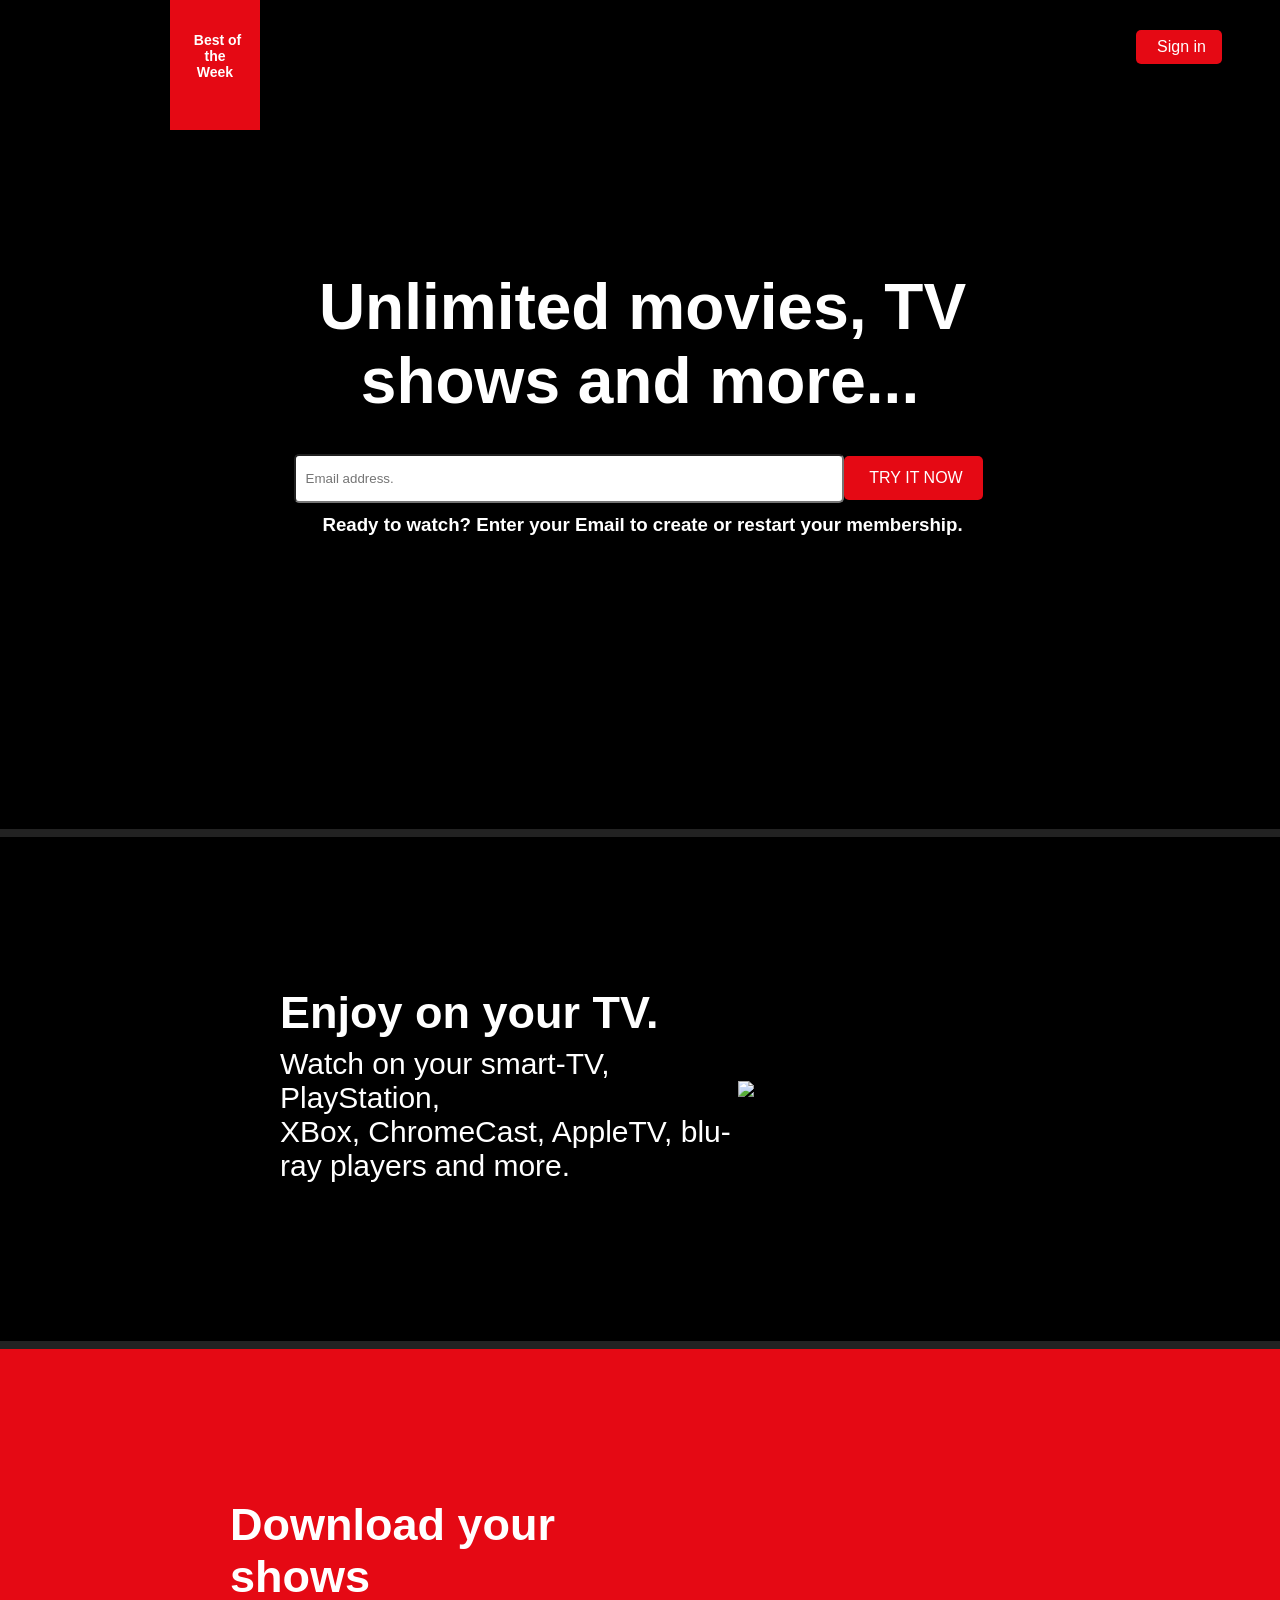
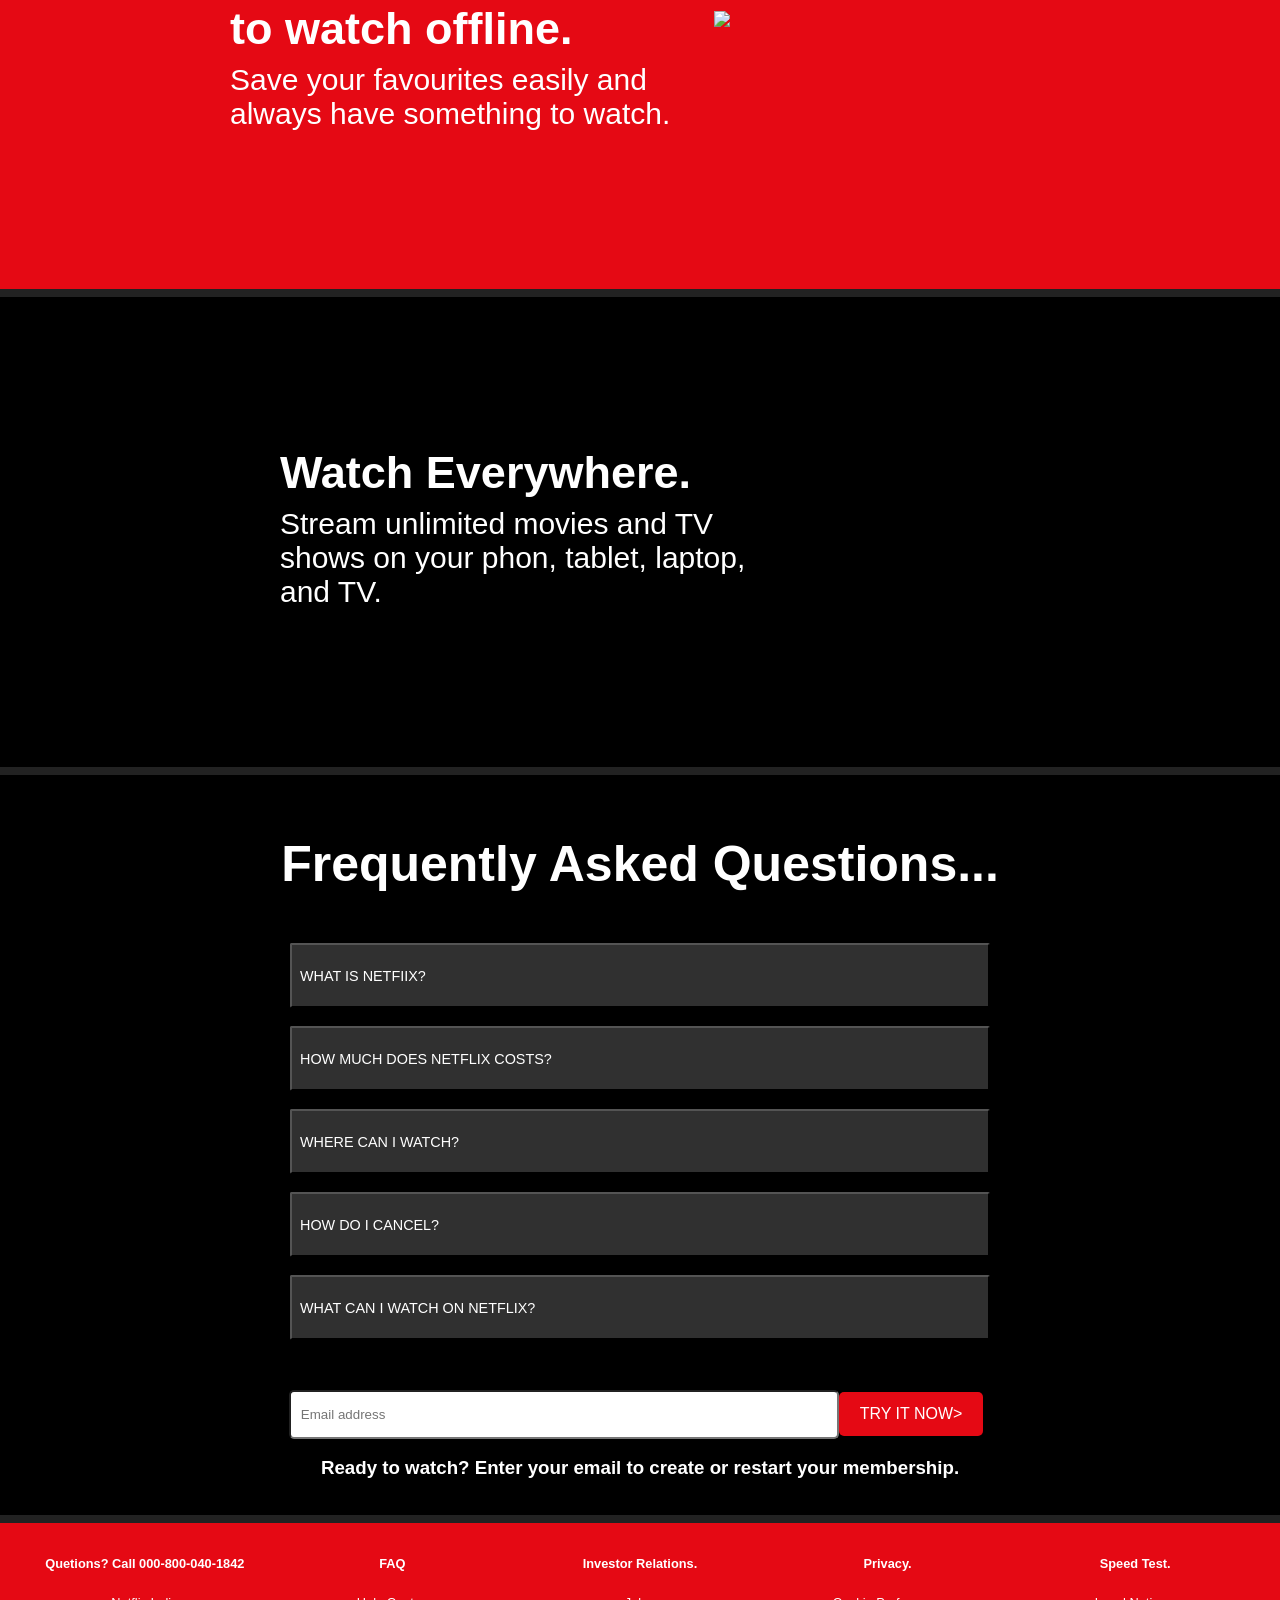
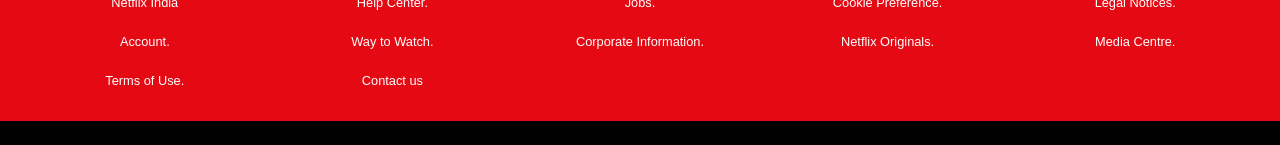
==== index.html @ 49eb8a8a "Add files via upload" ====
<!DOCTYPE html>
<!--excited about my second homework site-->
<html>
<head>
	<title>Netflix - Watch TV Shows Online, Watch Movies Online</title>
	<meta charset="utf-8">  
  	<meta name="viewport" content="width=device-width, initial-scale=1.0" zoom="1.0">
	<!--for making the website more responsive-->
  	<meta http-equiv="X-UA-compatible" content="ie=">
  	<!--for Favicon-->
  	<link rel="shortcut icon" type="image/png" href="https://img.techpowerup.org/200517/prodipto.png">
  	<!--for CSS-->
  	<link rel="stylesheet" type="text/css" href="assets/CSS/netflixstyles.css">
	<!--link rel="stylesheet" href="https://www.w3schools.com/lib/w3.css"/ -->
</head>

<body>
	<header class="showcase">
		<div class="showcase-top">
			<p>Best of the Week</p>
		</div>
		 
		<nav>
			<a href="#" class="btn btn-m"> Sign in <i class="fas fa-chevron-right btn-icon"></i>
			</a>
		</nav>
		<!--inside the following div we could write : style="background-image: url('https://img.techpowerup.org/200613/netflix-backgroung-image.jpg');"-->
		<div class="showcase-content" >
			<br><br><br><br><br><br><br><br><br><br><br><br><br><br><br>
			<h1>Unlimited movies, TV<br>shows and more...</h1>
			<br><br>
			<div class="search-box">
			<input class="search-txt" type="text" name="box" placeholder="Email address."><a href="#" class="btn  btn-x1">TRY IT NOW<i class="fas fa-chevron-right btn-icon"></i>
			</a>			
			</div>
		</div>
				
		<div>
			<h3>Ready to watch?  Enter your Email to create or restart your membership. </h3>
			<br><br>				
		</div>
	</header>
			   

	<div class="enjoy-tv">
		<div>
			<h2> Enjoy on your TV. </h2>
			<p>Watch on your smart-TV, PlayStation,<br>XBox, ChromeCast, AppleTV, blu-<br>ray players and more.</p>
		</div>
		<img src="https://t.ctcdn.com.br/hxMIOa4911i56IHic6sETQtHCBg=/1270x714/smart/i541471.jpeg">
	</div>

	<div class="Watch-offline">
		<div>
			<h2>Download your shows<br>to watch offline.</h2>
			<p>Save your favourites easily and<br>always have something to watch.</p>
		</div>
		<img src="https://play-lh.googleusercontent.com/4DOuvVtWKp_dcvPvueS-g3tUQw08AtSgumH1b7iNlX4YkcwUyBcAsKWIljaDjxT3hKc=w526-h296-rw">
	</div>

	<div class="watch-everywhere">
		<h2>Watch Everywhere.</h2>
		<p>Stream unlimited movies and TV<br>shows on your phon, tablet, laptop,<br>and TV.</p>
	</div>

	<div class="ask-question">
		<h1>Frequently Asked Questions...</h1>
		<button>What is Netfiix?</button><br><br>
		<button>How much does Netflix costs?</button><br><br>
		<button>Where can I watch?</button><br><br>
		<button>How do I cancel?</button><br><br>
		<button>What can I watch on netflix?</button>
	</div>

	<div>
		<input class="search-txt" type="text" name="box" placeholder="Email address"><a href="#" class="btn btn-x1">TRY IT NOW><i class="fas fa-chevron-right btn-icon"></i></a>
	</div>
	<br>

	<div>
		<h3>Ready to watch? Enter your email to create or restart your membership.</h3><br><br>
	</div>

	<footer class="page-down">
			<p style="font-weight: 600;"><a href="#">Quetions? Call 000-800-040-1842</a></p>
			<p style="font-weight: 600;"><a href="#">FAQ</a></p>
			<p style="font-weight: 600;"><a href="#">Investor Relations.</a></p>
			<p style="font-weight: 600;"><a href="#">Privacy.</a></p>
			<p style="font-weight: 600;"><a href="#">Speed Test.</a></p>
			<p><a href="#">Netflix India</a></p>	
			<p><a href="#">Help Center.</a></p>
			<p><a href="#">Jobs.</a></p>
			<p><a href="#">Cookie Preference.</a></p>
			<p><a href="#">Legal Notices.</a></p>
			<p><a href="#">Account.</a></p>
			<p><a href="#">Way to Watch.</a></p>
			<p><a href="#">Corporate Information.</a></p>
			<p><a href="#">Netflix Originals.</a></p>
			<p><a href="#">Media Centre.</a></p>	
			<p><a href="#">Terms of Use.</a></p>
			<p><a href="#">Contact us</a></p>
	</footer>
</body>
</html>
<!--end of my shitty priject-->
---- assets/CSS/netflixstyles.css ----
:root {
	--primary-color: #e50914;
}
 
* {
	box-sizing: border-box;
	margin: 0;
	padding: 0;
}

body {
	font-family: 'Arial' , sans-serif;
	--webkit-font-smoothing: antialiased;
	background: #000;
	color: #999;
	text-align: center;
}

ul {
	list-style: none;
}

h1{
	font-size: 4rem;
}

h1, h2, h3, h4 {
	color: #fff;
}

a{
	color: #fff;
	text-decoration: none;
}

p {
	margin: 0.5rem 0;
}

img {
	width: 100%;
}

.showcase {
	width: 100%;
	height: 93vh;
	position: left;
	background: url('https://raw.githubusercontent.com/Tsiangana/AOFlix/master/img/capa3.png') no-repeat center center/cover;
	border-bottom: 8px solid #222;
	text-indent: 5px;
}

.showcase-top {
	position: absolute;
	height: 130px;
	width: 90px;
	margin-left: 170px;
	background-color: var(--primary-color);
	color: #fff;
	padding: 15px;
	padding-top: 24px;
	font-size: 14px;
	font-weight: 600;
	font-family: sans-serif;
	cursor: pointer;
}

.showcase-top img {
	width: 170px;
	position: absolute;
	top: 50%;
	left: 50%;
	transform: translate( -50%, -50%);
	border-bottom: 8px solid #222;
}

nav {
	float: right;
	padding-top: 30px;
	padding-right: 50px;
}

/* Button */
.btn {
	display: inline-block;
	background: var(--primary-color);
	text-align: center;
	border : none;
	cursor: pointer;
	
	margin-right: 0.5rem;
	outline: none;
	box-shadow: 0 1px 0 rgba(0,0,0,0.45);
	border-radius: 5px;
	transition: background-color .4s;
	padding: 0.5rem 1rem;
}

.btn:hover {
	opacity: 0.7;
}

.btn-rounded {
	border-radius: 5px;
}

.btn-x1 {
	font-size: 1rem;
	padding: 0.8rem 1.3rem;
	text-transform: uppercase; 
}

.search-box {
	position: center;
	transform: translate(-50,-50);
	height: 60px;
}

input {
	height: 49px;
	width: 550px;
	border-radius: 5px;
	padding: 0px 10px;
}

.enjoy-tv {
	font-size: 30px;
	text-align: left;
	position: relative;
	padding: 150px 10%;
	padding-left: 280px;
	margin-bottom: 0;
	background: 0 0;
	color: #fff;
	display: flex;
	align-items: center;
	border-bottom: 8px solid #222; 
}

.enjoy-tv img {
	width: 450px;
}

.Watch-offline {
	font-size: 30px;
	text-align: left;
	position: relative;
	padding: 150px 10%;
	margin-bottom: 0;
	padding-left: 230px;
	background: var(--primary-color);
	color: #fff;
	display: flex;
	align-items: center;
	border-bottom: 8px solid #222;
}

.Watch-offline img {
	width: 450px;
	margin-left: 20px;
}

.watch-everywhere {
	font-size: 30px;
	text-align: left;
	position: relative;
	padding: 150px 10%;
	padding-left: 280px;
	margin-bottom: 0;
	color: #fff;
	display: block;
	border-bottom: 8px solid #222;	
	background: url('https://www.showmetech.com.br/wp-content/uploads//2023/04/imagem_2023-04-05_171218497.png.webp') no-repeat center center/cover;
}

.watch-everywhere img {
	width: 450px;
	position: absolute;
	top: 50%;
	left: 50%;
	transform: translate(+20%, -50%);
	display: block;
}

.ask-question {
	padding-top: 60px;
	padding-bottom: 50px;
}

.ask-question h1 {
	font-size: 50px;
	padding-bottom: 50px;
}

.ask-question button {
	display: center;
	text-align: left;
	background-color: #303030;
	color: white;
	height: 65px;
	width: 700px;
	font-size: 0.9rem;
	padding: 0.3rem 0.5rem;
	text-transform: uppercase;
	border-radius: 2px;
}

.page-down {
	border-top: 8px solid #222;
	background-color: var(--primary-color);
	font-size: 0.8rem;
	margin-bottom: 1.5rem;
	padding: 25px;
	display: grid;
	grid-template-columns: repeat(5, 1fr);
	grid-gap: 0.5rem;
}
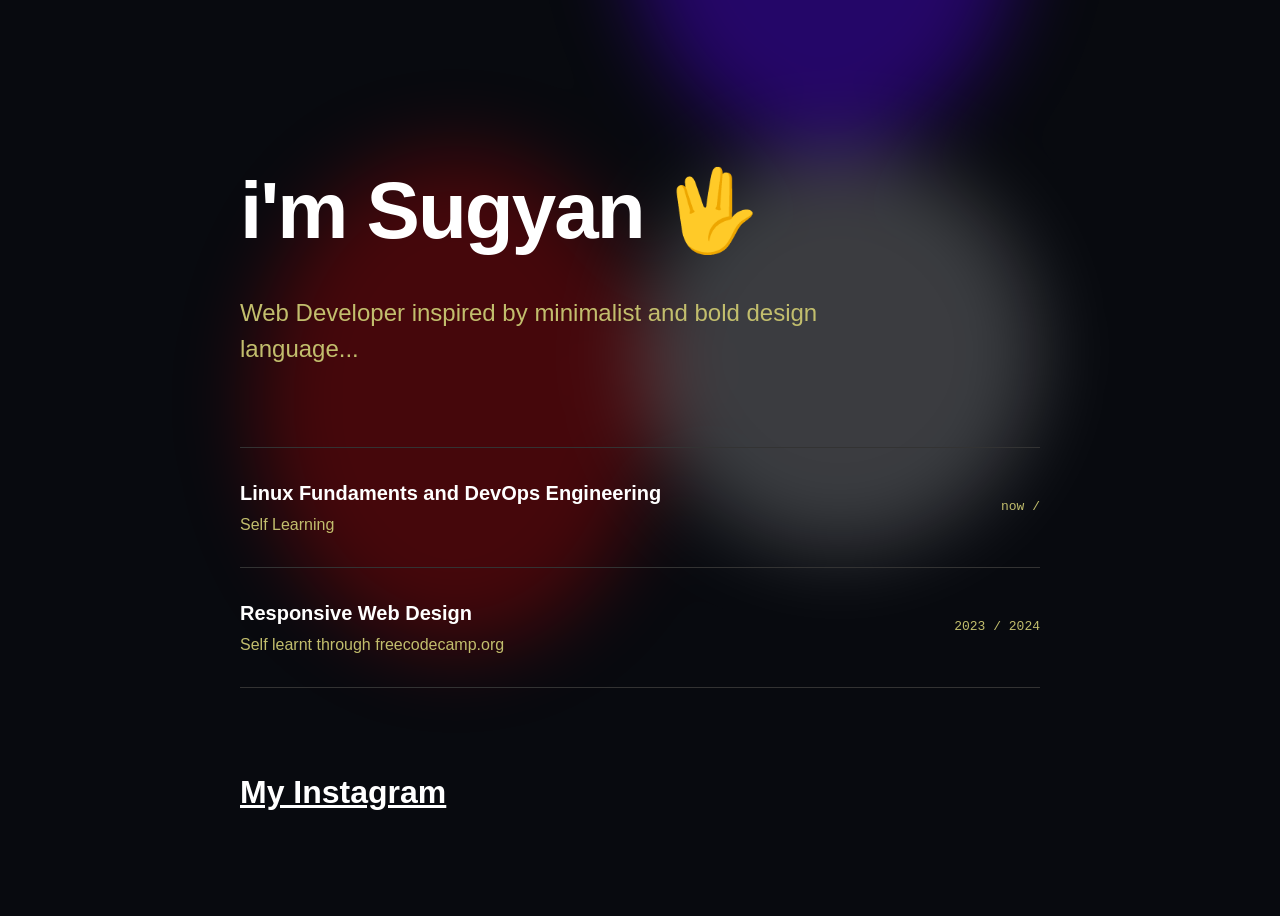
==== commit 0761275b: "Add files via upload" ====
--- a/index.html
+++ b/index.html
@@ -1,107 +1,58 @@
 <!DOCTYPE html>
-<!--excited about my second homework site-->
-<html>
+<html lang="en">
 <head>
-	<title>Netflix - Watch TV Shows Online, Watch Movies Online</title>
-	<meta charset="utf-8">  
-  	<meta name="viewport" content="width=device-width, initial-scale=1.0" zoom="1.0">
-	<!--for making the website more responsive-->
-  	<meta http-equiv="X-UA-compatible" content="ie=">
-  	<!--for Favicon-->
-  	<link rel="shortcut icon" type="image/png" href="https://img.techpowerup.org/200517/prodipto.png">
-  	<!--for CSS-->
-  	<link rel="stylesheet" type="text/css" href="assets/CSS/netflixstyles.css">
-	<!--link rel="stylesheet" href="https://www.w3schools.com/lib/w3.css"/ -->
+    <meta charset="UTF-8">
+    <meta name="viewport" content="width=device-width, initial-scale=1.0">
+    <title>About sgyn</title>
+    <link rel="stylesheet" href="style.css">
+    <link rel="icon" type="image/png" href="favicon.png">
 </head>
+<body>
+    <main class="container">
+        <!-- Hero Section -->
+        <section class="hero">
+            <div class="gradient-container">
+        <div class="blob blob-1"></div>
+        <div class="blob blob-2"></div>
+        <div class="blob blob-3"></div>
+    </div>
 
-<body>
-	<header class="showcase">
-		<div class="showcase-top">
-			<p>Best of the Week</p>
-		</div>
-		 
-		<nav>
-			<a href="#" class="btn btn-m"> Sign in <i class="fas fa-chevron-right btn-icon"></i>
-			</a>
-		</nav>
-		<!--inside the following div we could write : style="background-image: url('https://img.techpowerup.org/200613/netflix-backgroung-image.jpg');"-->
-		<div class="showcase-content" >
-			<br><br><br><br><br><br><br><br><br><br><br><br><br><br><br>
-			<h1>Unlimited movies, TV<br>shows and more...</h1>
-			<br><br>
-			<div class="search-box">
-			<input class="search-txt" type="text" name="box" placeholder="Email address."><a href="#" class="btn  btn-x1">TRY IT NOW<i class="fas fa-chevron-right btn-icon"></i>
-			</a>			
-			</div>
-		</div>
-				
-		<div>
-			<h3>Ready to watch?  Enter your Email to create or restart your membership. </h3>
-			<br><br>				
-		</div>
-	</header>
-			   
+    <!-- The SVG Filter that creates the "merging" effect -->
+    <svg xmlns="http://www.w3.org/2000/svg" version="1.1" style="display:none;">
+        <defs>
+            <filter id="gooey">
+                <feColorMatrix in="SourceGraphic" type="matrix" values="1 0 0 0 0  0 1 0 0 0  0 0 1 0 0  0 0 0 18 -7" result="goo" />
+                <feBlend in="SourceGraphic" in2="goo" />
+            </filter>
+        </defs>
+    </svg>
+            <h1 class="fade-in">i'm Sugyan 🖖</h1>  
+            <p class="sub-text fade-in-delay">Web Developer inspired by minimalist and bold design language...</p>
+        </section>
 
-	<div class="enjoy-tv">
-		<div>
-			<h2> Enjoy on your TV. </h2>
-			<p>Watch on your smart-TV, PlayStation,<br>XBox, ChromeCast, AppleTV, blu-<br>ray players and more.</p>
-		</div>
-		<img src="https://t.ctcdn.com.br/hxMIOa4911i56IHic6sETQtHCBg=/1270x714/smart/i541471.jpeg">
-	</div>
+        <!-- Experience List -->
+        <section class="experience">
+            <div class="exp-item">
+                <div class="exp-info">
+                    <h3>Linux Fundaments and DevOps Engineering</h3>
+                    <p>Self Learning</p>
+                </div>
+                <span class="date">now /    </span>
+            </div>
+            
+            <div class="exp-item">
+                <div class="exp-info">
+                    <h3>Responsive Web Design </h3>
+                    <p>Self learnt through freecodecamp.org</p>
+                </div>
+                <span class="date">2023 / 2024</span>
+            </div>
+        </section>
 
-	<div class="Watch-offline">
-		<div>
-			<h2>Download your shows<br>to watch offline.</h2>
-			<p>Save your favourites easily and<br>always have something to watch.</p>
-		</div>
-		<img src="https://play-lh.googleusercontent.com/4DOuvVtWKp_dcvPvueS-g3tUQw08AtSgumH1b7iNlX4YkcwUyBcAsKWIljaDjxT3hKc=w526-h296-rw">
-	</div>
-
-	<div class="watch-everywhere">
-		<h2>Watch Everywhere.</h2>
-		<p>Stream unlimited movies and TV<br>shows on your phon, tablet, laptop,<br>and TV.</p>
-	</div>
-
-	<div class="ask-question">
-		<h1>Frequently Asked Questions...</h1>
-		<button>What is Netfiix?</button><br><br>
-		<button>How much does Netflix costs?</button><br><br>
-		<button>Where can I watch?</button><br><br>
-		<button>How do I cancel?</button><br><br>
-		<button>What can I watch on netflix?</button>
-	</div>
-
-	<div>
-		<input class="search-txt" type="text" name="box" placeholder="Email address"><a href="#" class="btn btn-x1">TRY IT NOW><i class="fas fa-chevron-right btn-icon"></i></a>
-	</div>
-	<br>
-
-	<div>
-		<h3>Ready to watch? Enter your email to create or restart your membership.</h3><br><br>
-	</div>
-
-	<footer class="page-down">
-			<p style="font-weight: 600;"><a href="#">Quetions? Call 000-800-040-1842</a></p>
-			<p style="font-weight: 600;"><a href="#">FAQ</a></p>
-			<p style="font-weight: 600;"><a href="#">Investor Relations.</a></p>
-			<p style="font-weight: 600;"><a href="#">Privacy.</a></p>
-			<p style="font-weight: 600;"><a href="#">Speed Test.</a></p>
-			<p><a href="#">Netflix India</a></p>	
-			<p><a href="#">Help Center.</a></p>
-			<p><a href="#">Jobs.</a></p>
-			<p><a href="#">Cookie Preference.</a></p>
-			<p><a href="#">Legal Notices.</a></p>
-			<p><a href="#">Account.</a></p>
-			<p><a href="#">Way to Watch.</a></p>
-			<p><a href="#">Corporate Information.</a></p>
-			<p><a href="#">Netflix Originals.</a></p>
-			<p><a href="#">Media Centre.</a></p>	
-			<p><a href="#">Terms of Use.</a></p>
-			<p><a href="#">Contact us</a></p>
-	</footer>
+        <!-- Footer -->
+        <footer>
+            <a href="https:\\instagram.com/sgyn._" class="cta-button">My Instagram</a>
+        </footer>
+    </main>
 </body>
-</html>
-<!--end of my shitty priject-->
-
-
+</html>
--- a/style.css
+++ b/style.css
@@ -0,0 +1,150 @@
+:root {
+            --bg-color: #080a0f;
+            --blob-1: #ff00004f;
+            --blob-2: #5200f77a;
+            --blob-3: #ffffff42;
+            --text-primary: #ffffff;
+            --text-secondary: #c2be6d;
+            --accent: #eaedad;
+        }
+
+        body {
+            margin: 0;
+            padding: 0;
+            background-color: var(--bg-color);
+            overflow: hidden;
+            height: 100vh;
+            display: flex;
+            align-items: center;
+            justify-content: center;
+        }
+
+        /* The container that holds the blobs and applies the filter */
+        .gradient-container {
+            filter: url(#gooey) blur(40px);
+            width: 100%;
+            height: 100%;
+            position: relative;
+        }
+
+        .blob {
+            position: absolute;
+            width: 400px;
+            height: 500px;
+            border-radius: 50%;
+            mix-blend-mode: screen;
+            opacity: 0.8;
+            animation: move 12s infinite alternate ease-in-out;
+        }
+
+        .blob-1 {
+            background: var(--blob-1);
+            top: 2%;
+            left: 2%;
+            animation-duration: 5s;
+        }
+
+        .blob-2 {
+            background: var(--blob-2);
+            bottom: 2%;
+            right: 2%;
+            animation-duration: 5s;
+            animation-delay: -5s;
+        }
+
+        .blob-3 {
+            background: var(--blob-3);
+            top: 50%;
+            left: 50%;
+            width: 400px;
+            height: 400px;
+            animation-duration: 10s;
+            animation-delay: -2s;
+        }
+
+        @keyframes move {
+            from { transform: translate(0, 0) scale(1); }
+            to { transform: translate(200px, 100px) scale(1.2); }
+        }
+
+body {
+    color: var(--text-primary);
+    font-family: -apple-system, BlinkMacSystemFont, "Segoe UI", Roboto, sans-serif;
+    margin: 0;
+    display: flex;
+    justify-content: center;
+    line-height: 1.5;
+}
+
+.container {
+    width: 90%;
+    max-width: 800px;
+    padding: 100px 0;
+}
+
+/* Animations */
+@keyframes fadeInUp {
+    from { opacity: 0; transform: translateY(20px); }
+    to { opacity: 1; transform: translateY(0); }
+}
+
+.fade-in { animation: fadeInUp 1s ease forwards; }
+.fade-in-delay { 
+    opacity: 0;
+    animation: fadeInUp 1s ease 0.5s forwards; 
+}
+
+/* Typography */
+h1 {
+    font-size: clamp(3rem, 10vw, 5rem);
+    font-weight: 700;
+    margin-bottom: 20px;
+    letter-spacing: -2px;
+}
+
+.sub-text {
+    font-size: 1.5rem;
+    color: var(--text-secondary);
+    max-width: 600px;
+    margin-bottom: 80px;
+}
+
+/* Experience Section */
+.experience {
+    border-top: 1px solid #333;
+    margin-top: 60px;
+    position: relative;
+    z-index: 2;
+}
+
+.exp-item {
+    display: flex;
+    justify-content: space-between;
+    align-items: center;
+    padding: 30px 0;
+    border-bottom: 1px solid #333;
+    transition: transform 0.3s ease, color 0.3s ease;
+    cursor: pointer;
+}
+
+.exp-item:hover {
+    transform: translateX(7%);
+    color: var(--accent);
+}
+
+.exp-info h3 { margin: 0; font-size: 1.25rem; }
+.exp-info p { margin: 5px 0 0; color: var(--text-secondary); }
+.date { color: var(--text-secondary); font-family: monospace; }
+
+/* Footer */
+footer { margin-top: 80px; }
+.cta-button {
+    font-size: 2rem;
+    color: var(--text-primary);
+    text-decoration: underline;
+    font-weight: bold;
+}
+
+.cta-button:hover { 
+    color: var(--accent);
+ }
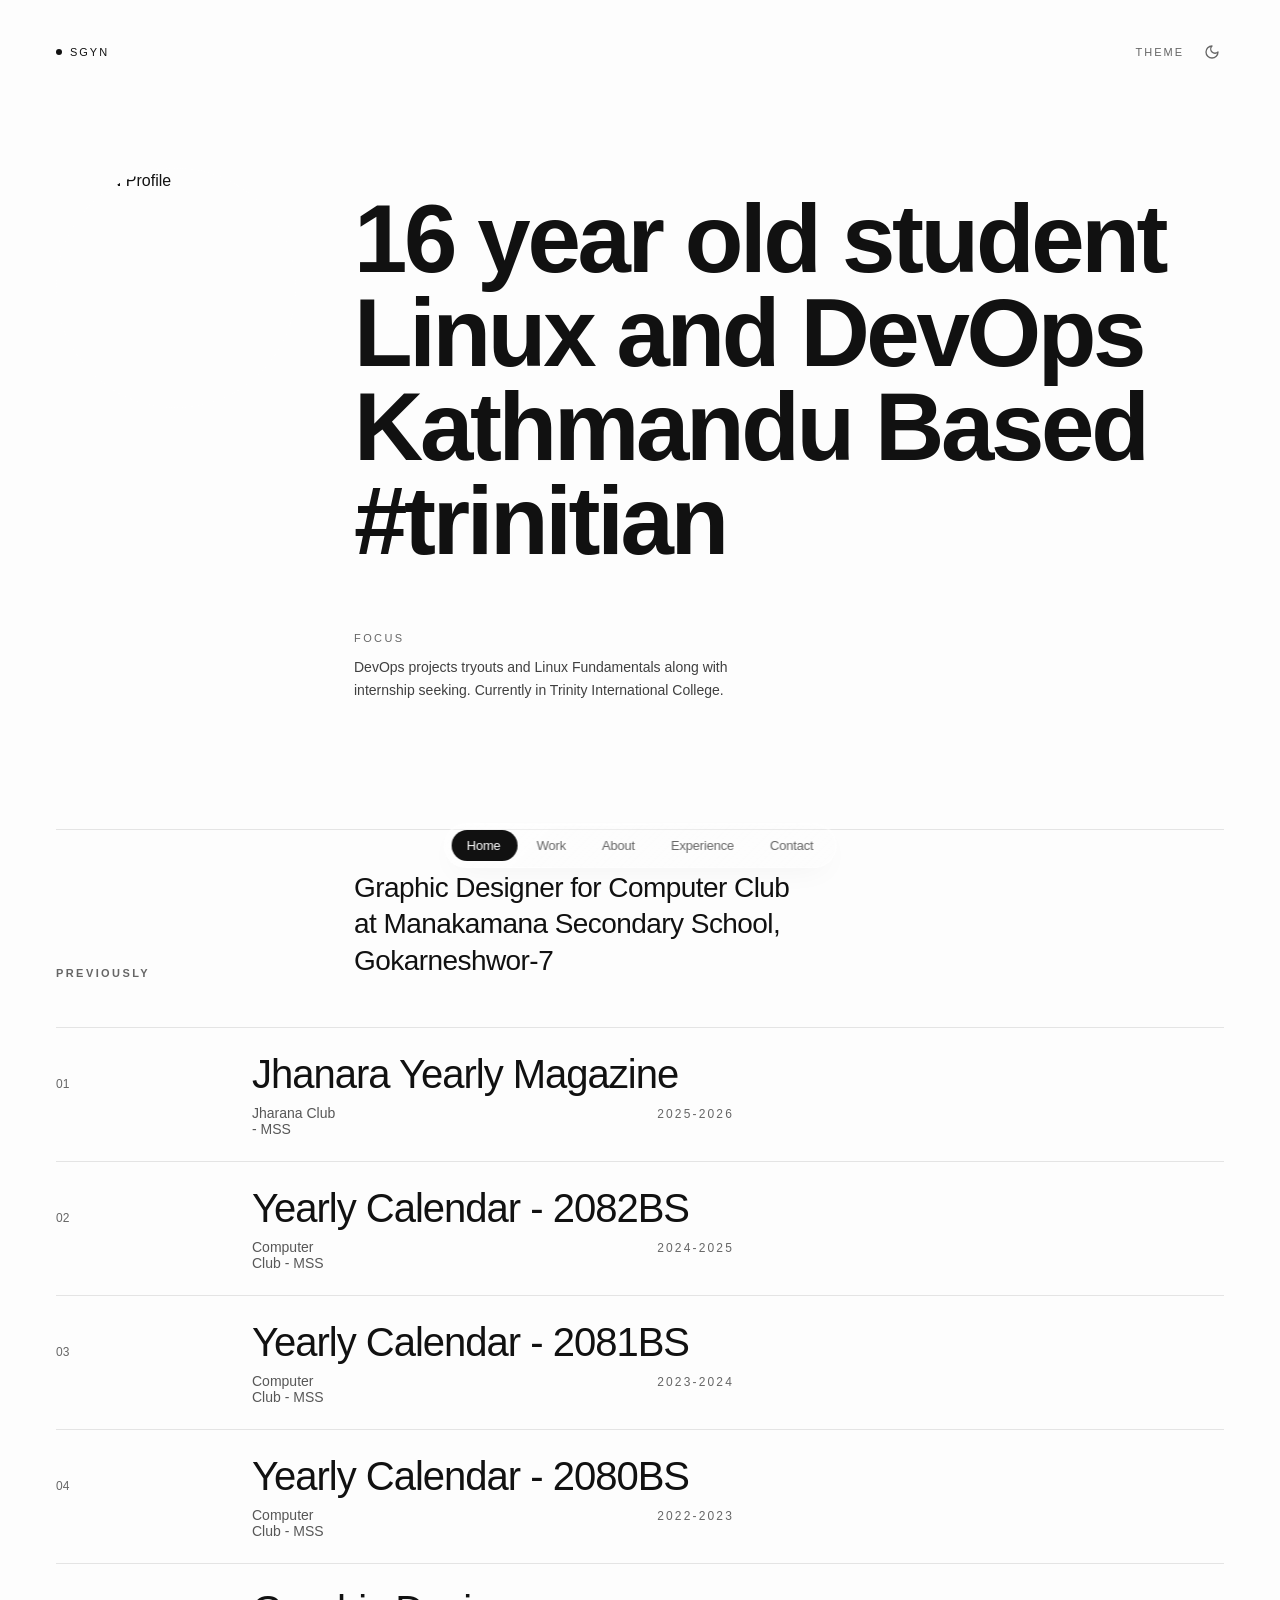
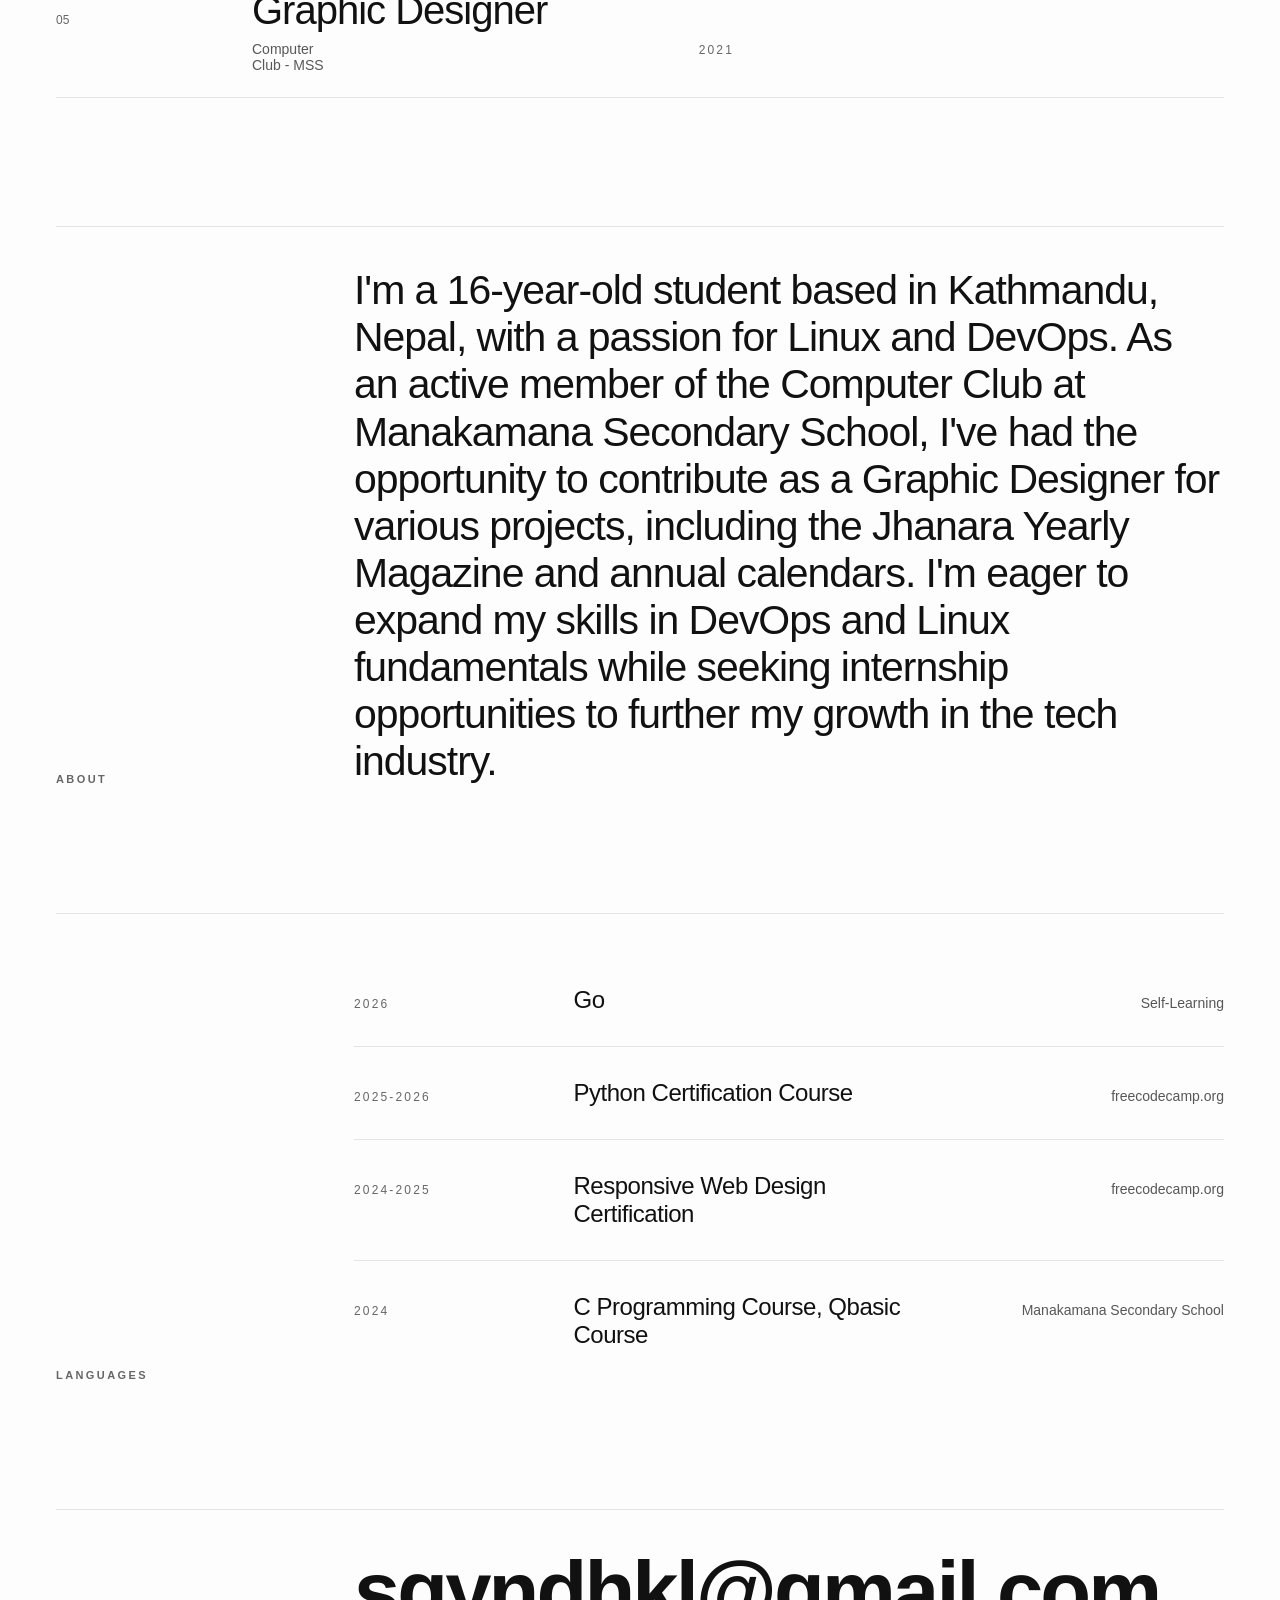
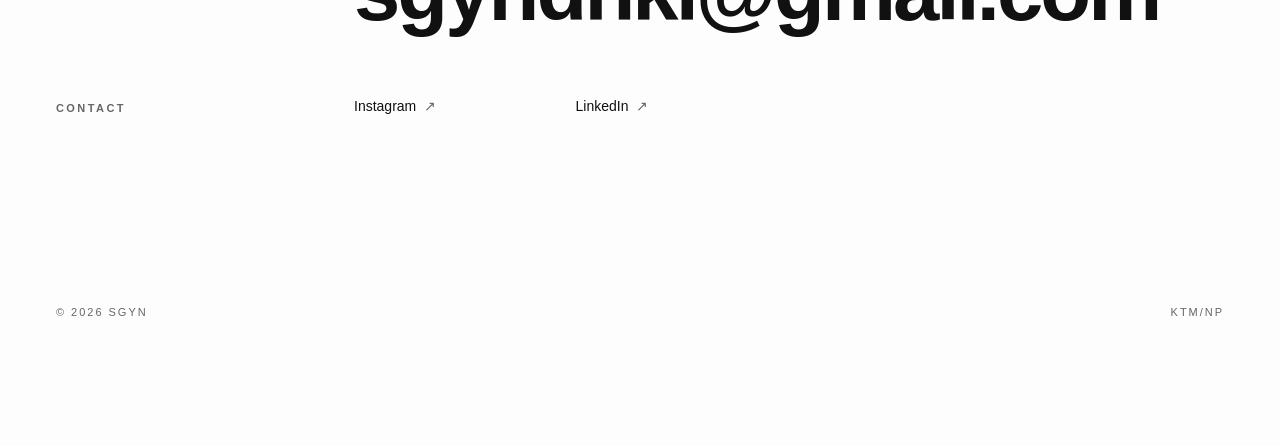
==== commit 86077edb: "Add files via upload" ====
--- a/index.html
+++ b/index.html
@@ -1,58 +1,190 @@
 <!DOCTYPE html>
-<html lang="en">
+<html lang="en" data-theme="dark">
 <head>
     <meta charset="UTF-8">
     <meta name="viewport" content="width=device-width, initial-scale=1.0">
-    <title>About sgyn</title>
-    <link rel="stylesheet" href="style.css">
-    <link rel="icon" type="image/png" href="favicon.png">
+    <title>@sgyn</title>
+    <meta name="description" content="Independent DEVOPS TRAINEE crafting brand systems and interfaces for ambitious teams.">
+    
+    <meta property="og:title" content="@sgyn">
+    <meta property="og:description" content="Independent DEVOPS TRAINEE crafting brand systems and interfaces for ambitious teams.">
+    
+    <link rel="stylesheet" href="CSS\style.css">
+    <link rel="icon" type="image/png" href="favicon.ico">
 </head>
 <body>
-    <main class="container">
-        <!-- Hero Section -->
-        <section class="hero">
-            <div class="gradient-container">
-        <div class="blob blob-1"></div>
-        <div class="blob blob-2"></div>
-        <div class="blob blob-3"></div>
+
+    <main class="app-container">
+        <header class="meta-header animate-rise">
+            <div class="brand">
+                <span class="status-dot"></span>
+                <span>SGYN</span>
+            </div>
+            <div class="header-right">
+                <span class="availability desktop-only">Theme</span>
+                <span class="availability mobile-only">Theme</span>
+                <button id="theme-toggle" class="theme-toggle-btn" aria-label="Toggle theme">
+                    <svg class="sun-icon" xmlns="http://www.w3.org/2000/svg" width="16" height="16" viewBox="0 0 24 24" fill="none" stroke="currentColor" stroke-width="2" stroke-linecap="round" stroke-linejoin="round"><circle cx="12" cy="12" r="4"/><path d="M12 2v2"/><path d="M12 20v2"/><path d="m4.93 4.93 1.41 1.41"/><path d="m17.66 17.66 1.41 1.41"/><path d="M2 12h2"/><path d="M20 12h2"/><path d="m6.34 17.66-1.41 1.41"/><path d="m19.07 4.93-1.41 1.41"/></svg>
+                    <svg class="moon-icon" xmlns="http://www.w3.org/2000/svg" width="16" height="16" viewBox="0 0 24 24" fill="none" stroke="currentColor" stroke-width="2" stroke-linecap="round" stroke-linejoin="round"><path d="M12 3a6 6 0 0 0 9 9 9 9 0 1 1-9-9Z"/></svg>
+                </button>
+            </div>
+        </header>
+
+<section class="hero-section">
+            <div class="grid-layout items-start">
+                
+                <div class="profile-container col-span-12 md-col-span-3">
+                    <div class="avatar-frame">
+                        <svg class="camera-ring-svg" viewBox="0 0 100 100">
+                             <circle class="camera-ring-path" cx="50" cy="50" r="48.5" />
+                        </svg>
+                        <img src="profile.jpg" alt="SGYN Profile" class="avatar-img" id="hero-avatar">
+                    </div>
+                </div>
+
+                <div class="col-span-12 md-col-span-9 hero-text-space">
+                    <h1 class="hero-title">
+                        <span class="title-line">16 year old student</span>
+                        <span class="title-line">Linux and DevOps</span>
+                        <span class="title-line">Kathmandu Based</span>
+                        <span class="title-line">#trinitian</span>
+                    </h1>
+
+        <div class="hero-details col-span-12 grid-layout animate-rise delay-6">
+            <div class="details-block col-span-12 md-col-start-4 md-col-span-6">
+                <p class="details-title">Focus</p>
+                <p class="details-text">
+                    DevOps projects tryouts and Linux Fundamentals along with internship seeking. Currently in Trinity International College.
+                </p>
+            </div>
+        </div>
     </div>
+</section>
 
-    <!-- The SVG Filter that creates the "merging" effect -->
-    <svg xmlns="http://www.w3.org/2000/svg" version="1.1" style="display:none;">
-        <defs>
-            <filter id="gooey">
-                <feColorMatrix in="SourceGraphic" type="matrix" values="1 0 0 0 0  0 1 0 0 0  0 0 1 0 0  0 0 0 18 -7" result="goo" />
-                <feBlend in="SourceGraphic" in2="goo" />
-            </filter>
-        </defs>
-    </svg>
-            <h1 class="fade-in">i'm Sugyan 🖖</h1>  
-            <p class="sub-text fade-in-delay">Web Developer inspired by minimalist and bold design language...</p>
+        <section id="work" class="work-section animate-on-scroll">
+            <div class="grid-layout section-header">
+                <h2 class="section-tag col-span-3">Previously</h2>
+                <p class="section-intro col-span-9">
+                    Graphic Designer for Computer Club at Manakamana Secondary School, Gokarneshwor-7
+            </div>
+
+            <ul class="work-list group-hover-effect">
+                <li class="work-item">
+                    <a href="#" class="work-link">
+                        <span class="work-number">01</span>
+                        <span class="work-client">Jhanara Yearly Magazine</span>
+                        <span class="work-role">Jharana Club - MSS</span>
+                        <span class="work-year">2025-2026</span>
+                    </a>
+                </li>
+                <li class="work-item">
+                    <a href="#" class="work-link">
+                        <span class="work-number">02</span>
+                        <span class="work-client">Yearly Calendar - 2082BS</span>
+                        <span class="work-role">Computer Club - MSS</span>
+                        <span class="work-year">2024-2025</span>
+                    </a>
+                </li>
+                <li class="work-item">
+                    <a href="#" class="work-link">
+                        <span class="work-number">03</span>
+                        <span class="work-client">Yearly Calendar - 2081BS</span>
+                        <span class="work-role">Computer Club - MSS</span>
+                        <span class="work-year">2023-2024</span>
+                    </a>
+                </li>
+                <li class="work-item">
+                    <a href="#" class="work-link">
+                        <span class="work-number">04</span>
+                        <span class="work-client">Yearly Calendar - 2080BS</span>
+                        <span class="work-role">Computer Club - MSS</span>
+                        <span class="work-year">2022-2023</span>
+                    </a>
+                </li>
+                <li class="work-item">
+                    <a href="#" class="work-link">
+                        <span class="work-number">05</span>
+                        <span class="work-client">Graphic Designer</span>
+                        <span class="work-role">Computer Club - MSS</span>
+                        <span class="work-year">2021</span>
+                    </a>
+                </li>
+                <li class="list-closer"></li>
+            </ul>
         </section>
 
-        <!-- Experience List -->
-        <section class="experience">
-            <div class="exp-item">
-                <div class="exp-info">
-                    <h3>Linux Fundaments and DevOps Engineering</h3>
-                    <p>Self Learning</p>
+        <section id="about" class="about-section animate-on-scroll">
+            <div class="grid-layout section-header">
+                <h2 class="section-tag col-span-3">About</h2>
+                <div class="col-span-9">
+                    <p class="about-text">
+                        I'm a 16-year-old student based in Kathmandu, Nepal, with a passion for Linux and DevOps. As an active member of the Computer Club at Manakamana Secondary School, I've had the opportunity to contribute as a Graphic Designer for various projects, including the Jhanara Yearly Magazine and annual calendars. I'm eager to expand my skills in DevOps and Linux fundamentals while seeking internship opportunities to further my growth in the tech industry.
+                    </p>
                 </div>
-                <span class="date">now /    </span>
-            </div>
-            
-            <div class="exp-item">
-                <div class="exp-info">
-                    <h3>Responsive Web Design </h3>
-                    <p>Self learnt through freecodecamp.org</p>
-                </div>
-                <span class="date">2023 / 2024</span>
             </div>
         </section>
 
-        <!-- Footer -->
-        <footer>
-            <a href="https:\\instagram.com/sgyn._" class="cta-button">My Instagram</a>
-        </footer>
+        <section id="experience" class="experience-section animate-on-scroll">
+            <div class="grid-layout section-header">
+                <h2 class="section-tag col-span-3">Languages</h2>
+                <ol class="experience-list col-span-9">
+                    <li class="experience-item">
+                        <span class="exp-period">2026</span>
+                        <span class="exp-role">Go</span>
+                        <span class="exp-place">Self-Learning</span>
+                    </li>
+                    <li class="experience-item">
+                        <span class="exp-period">2025-2026</span>
+                        <span class="exp-role">Python Certification Course</span>
+                        <span class="exp-place">freecodecamp.org
+                    </li>
+                    <li class="experience-item">
+                        <span class="exp-period">2024-2025</span>
+                        <span class="exp-role">Responsive Web Design Certification</span>
+                        <span class="exp-place">freecodecamp.org</span>
+                    </li>
+                    <li class="experience-item">
+                        <span class="exp-period">2024</span>
+                        <span class="exp-role">C Programming Course, Qbasic Course</span>
+                        <span class="exp-place">Manakamana Secondary School</span>
+                    </li>
+
+                </ol>
+            </div>
+        </section>
+
+        <section id="contact" class="contact-section animate-on-scroll">
+            <div class="grid-layout section-header">
+                <h2 class="section-tag col-span-3">Contact</h2>
+                <div class="col-span-9">
+                    <a href="mailto:sgyndhkl@gmail.com" class="email-link">sgyndhkl@gmail.com</a>
+                    
+                    <ul class="social-grid">
+                        <li><a href="https://www.instagram.com/sgyn._/" class="social-link"><span>Instagram</span><span class="arrow">↗</span></a></li>
+                         <li><a href="https://www.linkedin.com/in/sgyn/" class="social-link"><span>LinkedIn</span><span class="arrow">↗</span></a></li>
+                    </ul>
+                </div>
+            </div>
+
+            <div class="footer-bottom">
+                <span>© 2026 SGYN</span>
+                <span class="text-right">KTM/NP</span>
+            </div>
+        </section>
+
+        <nav class="liquid-nav" aria-label="Primary">
+    <ul class="liquid-glass" id="liquid-nav-list">
+        <span class="liquid-pill-backdrop" id="liquid-pill-tracker"></span>
+        
+        <li><a href="#" data-id="home">Home</a></li>
+        <li><a href="#work" data-id="work">Work</a></li>
+        <li><a href="#about" data-id="about">About</a></li>
+        <li><a href="#experience" data-id="experience">Experience</a></li>
+        <li><a href="#contact" data-id="contact">Contact</a></li>
+    </ul>
+</nav>
     </main>
+
+    <script src="JS\script.js"></script>
 </body>
 </html>
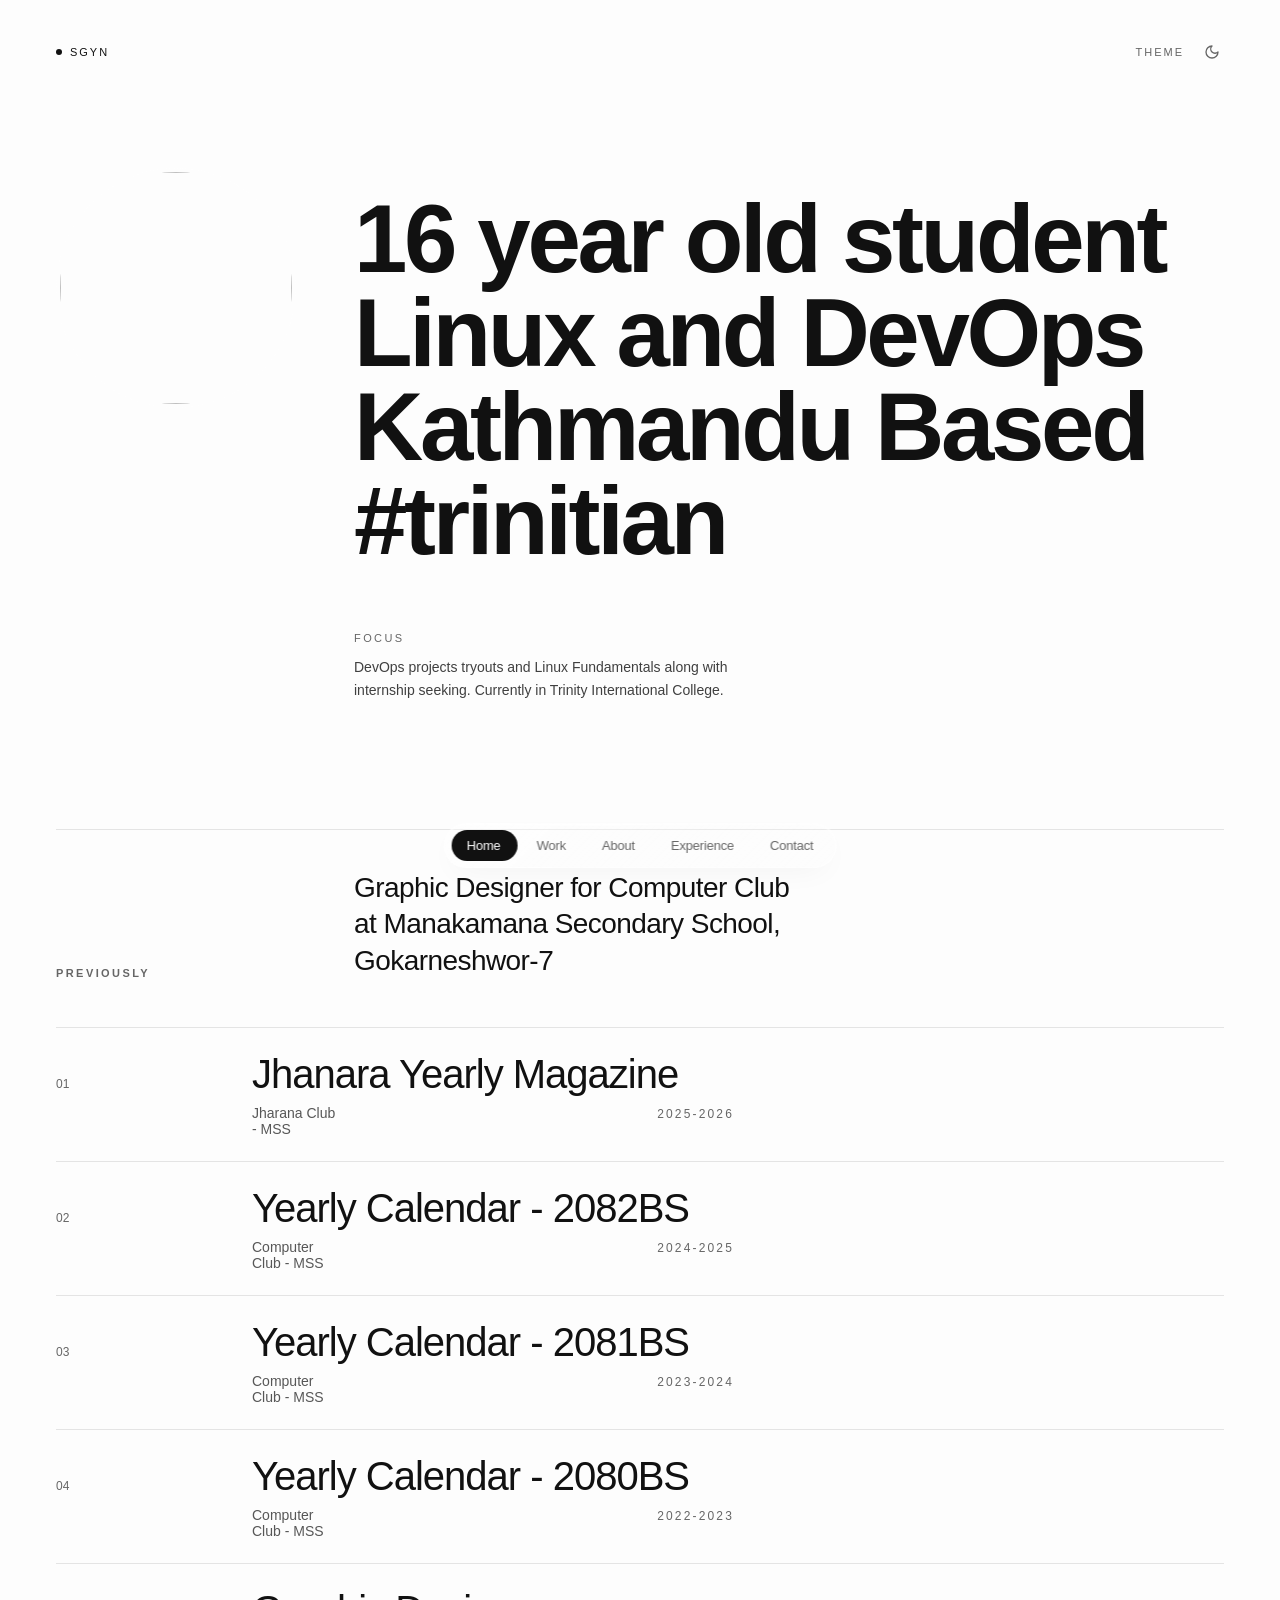
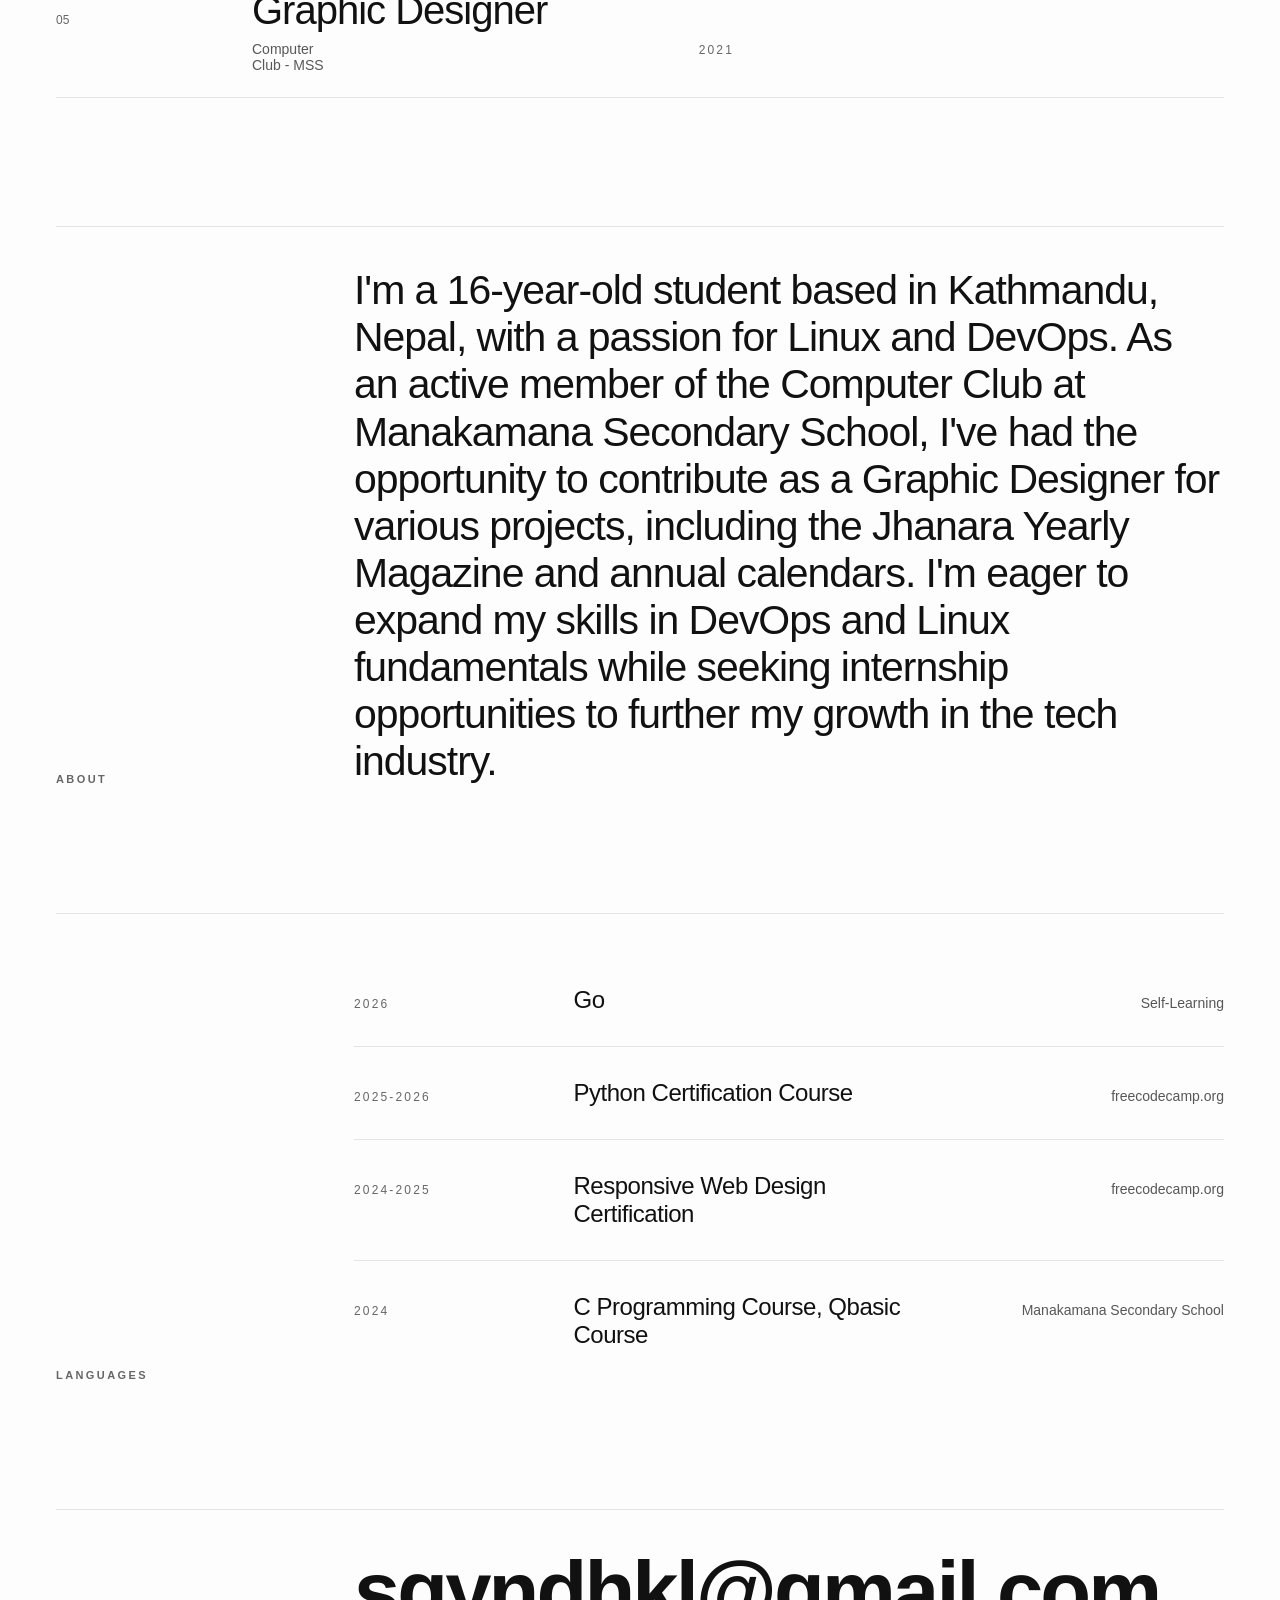
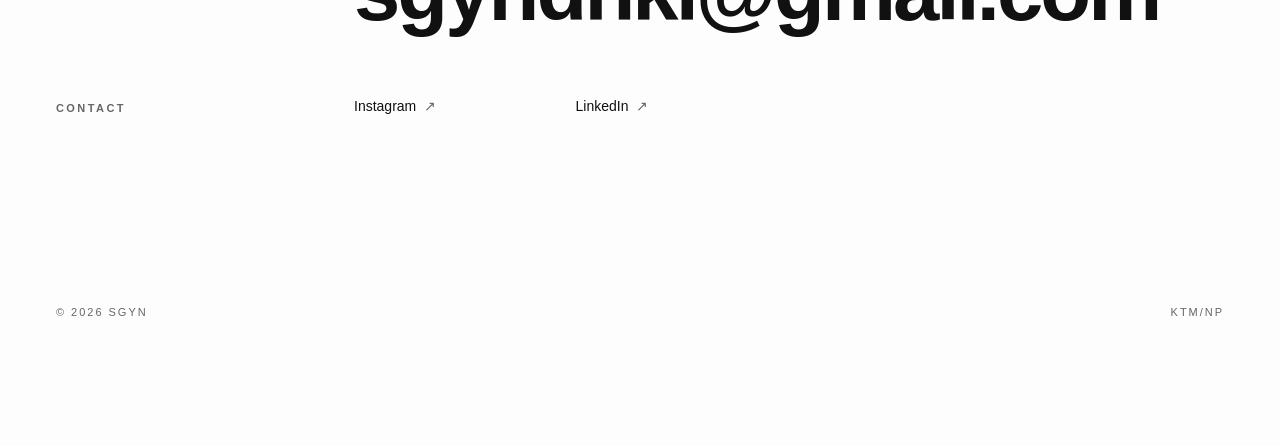
==== commit 5636b158: "Add files via upload" ====
--- a/index.html
+++ b/index.html
@@ -38,7 +38,7 @@
                         <svg class="camera-ring-svg" viewBox="0 0 100 100">
                              <circle class="camera-ring-path" cx="50" cy="50" r="48.5" />
                         </svg>
-                        <img src="profile.jpg" alt="SGYN Profile" class="avatar-img" id="hero-avatar">
+                        <img src="Profile.jpg alt="SGYN Profile" class="avatar-img" id="hero-avatar">
                     </div>
                 </div>
 
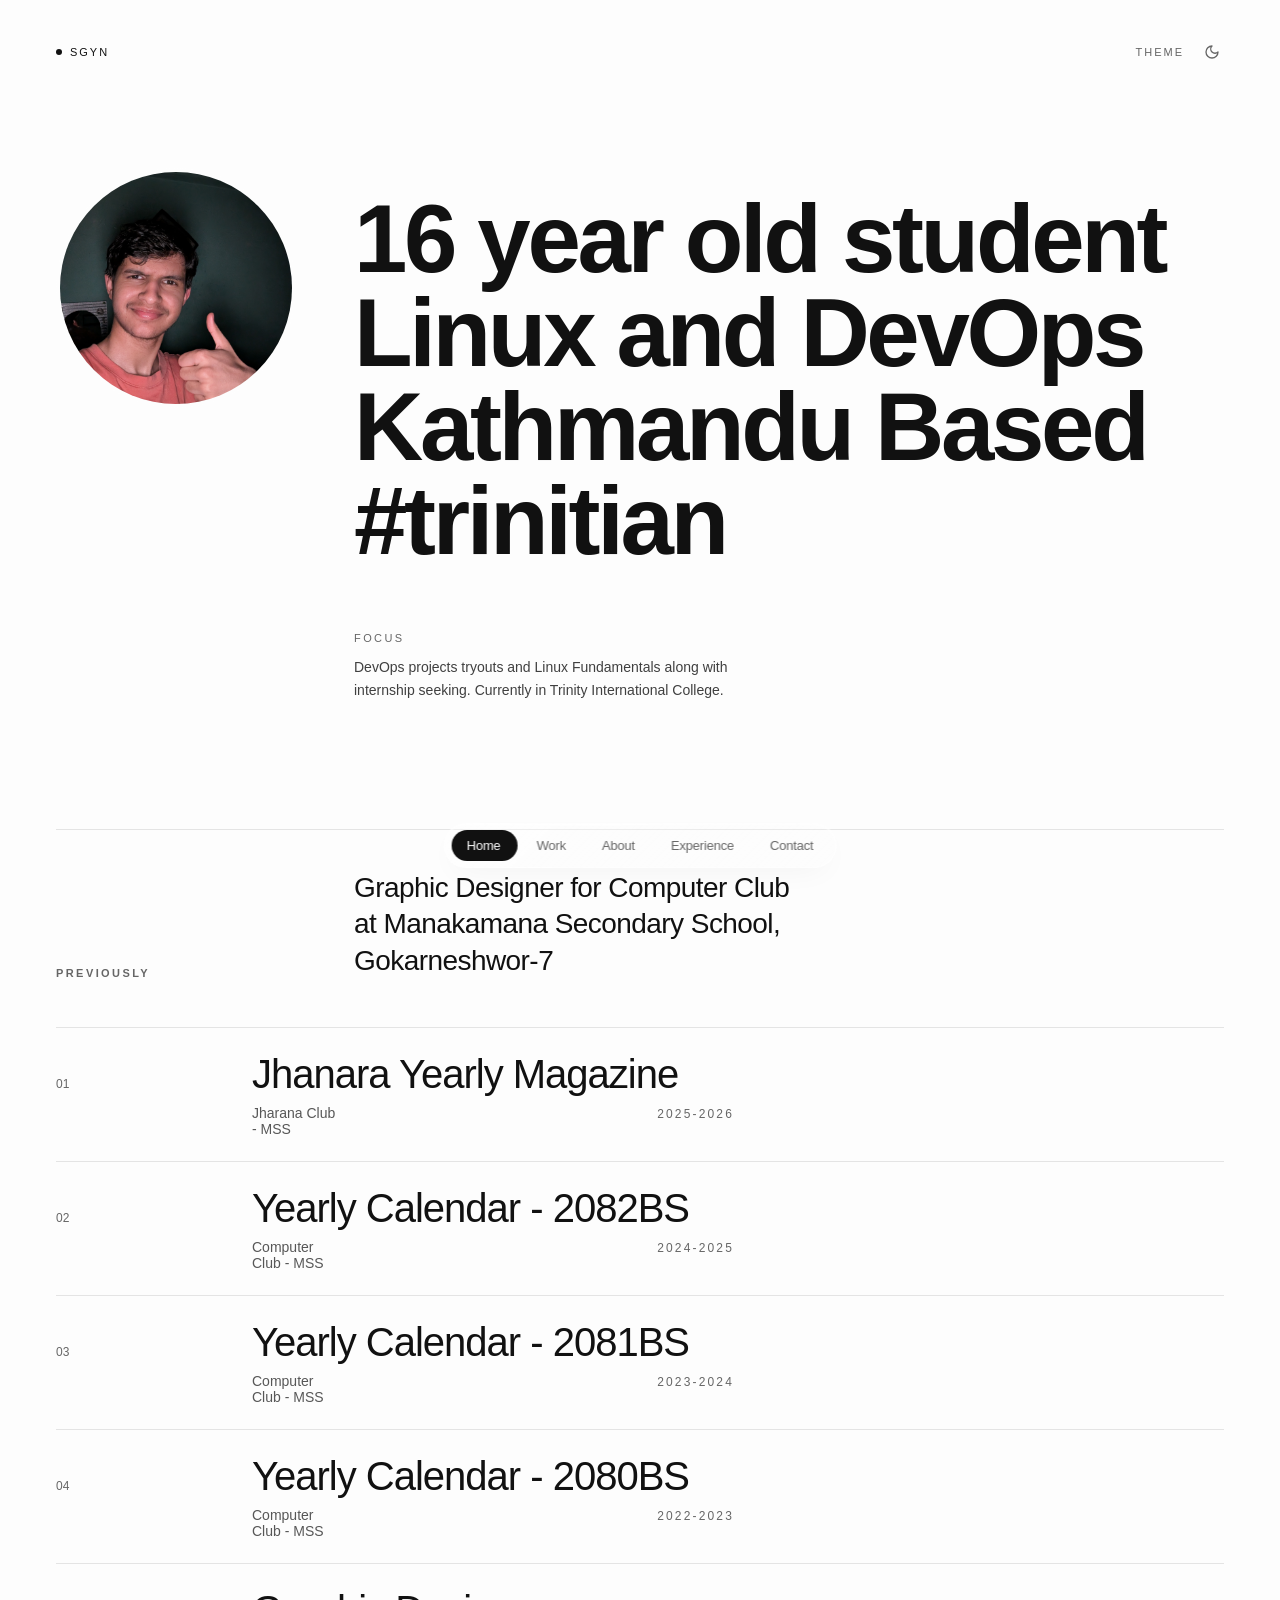
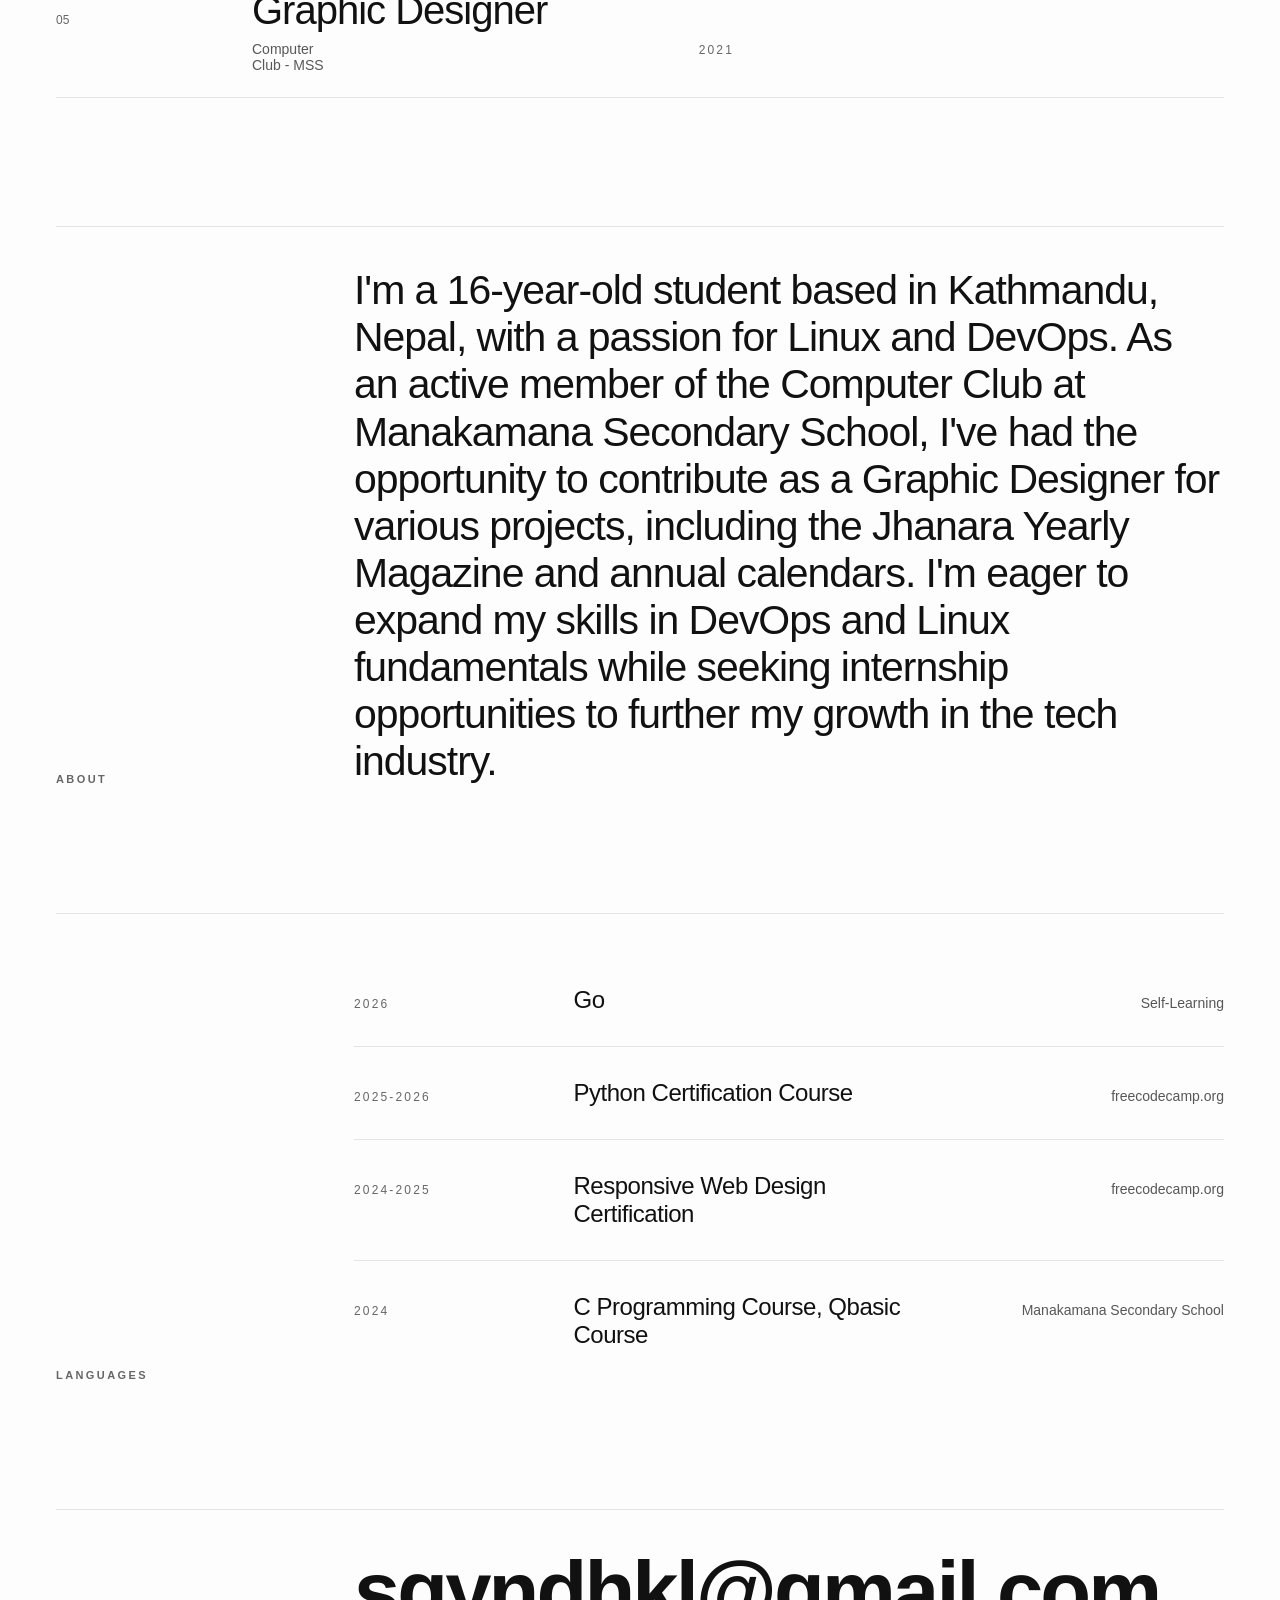
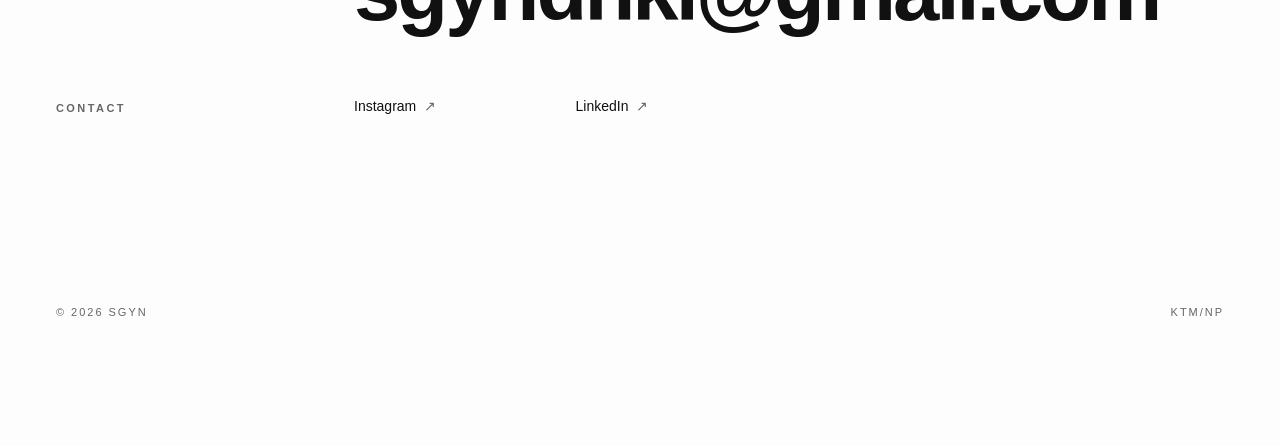
==== commit 580fd7c8: "Add files via upload" ====
--- a/index.html
+++ b/index.html
@@ -38,7 +38,7 @@
                         <svg class="camera-ring-svg" viewBox="0 0 100 100">
                              <circle class="camera-ring-path" cx="50" cy="50" r="48.5" />
                         </svg>
-                        <img src="Profile.jpg alt="SGYN Profile" class="avatar-img" id="hero-avatar">
+                        <img src="Profile.jpg" alt="SGYN Profile" class="avatar-img" id="hero-avatar">
                     </div>
                 </div>
 
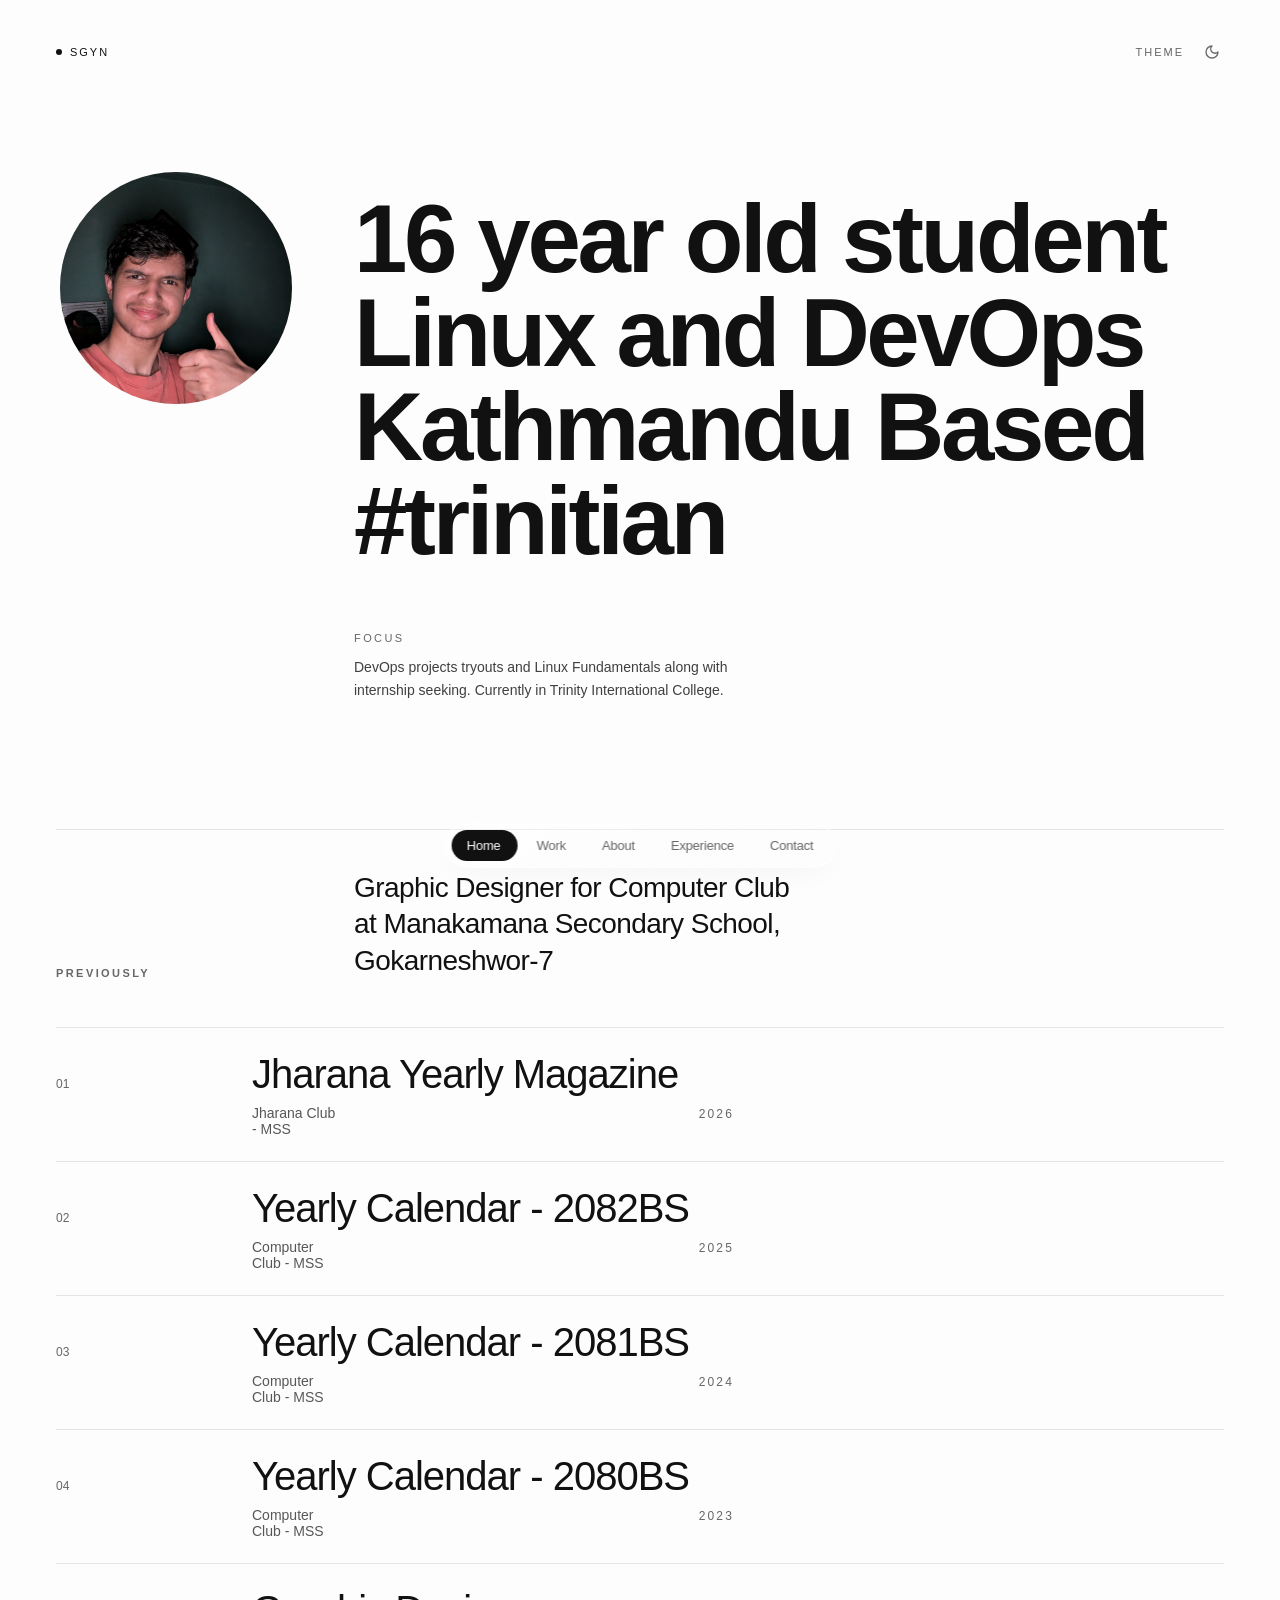
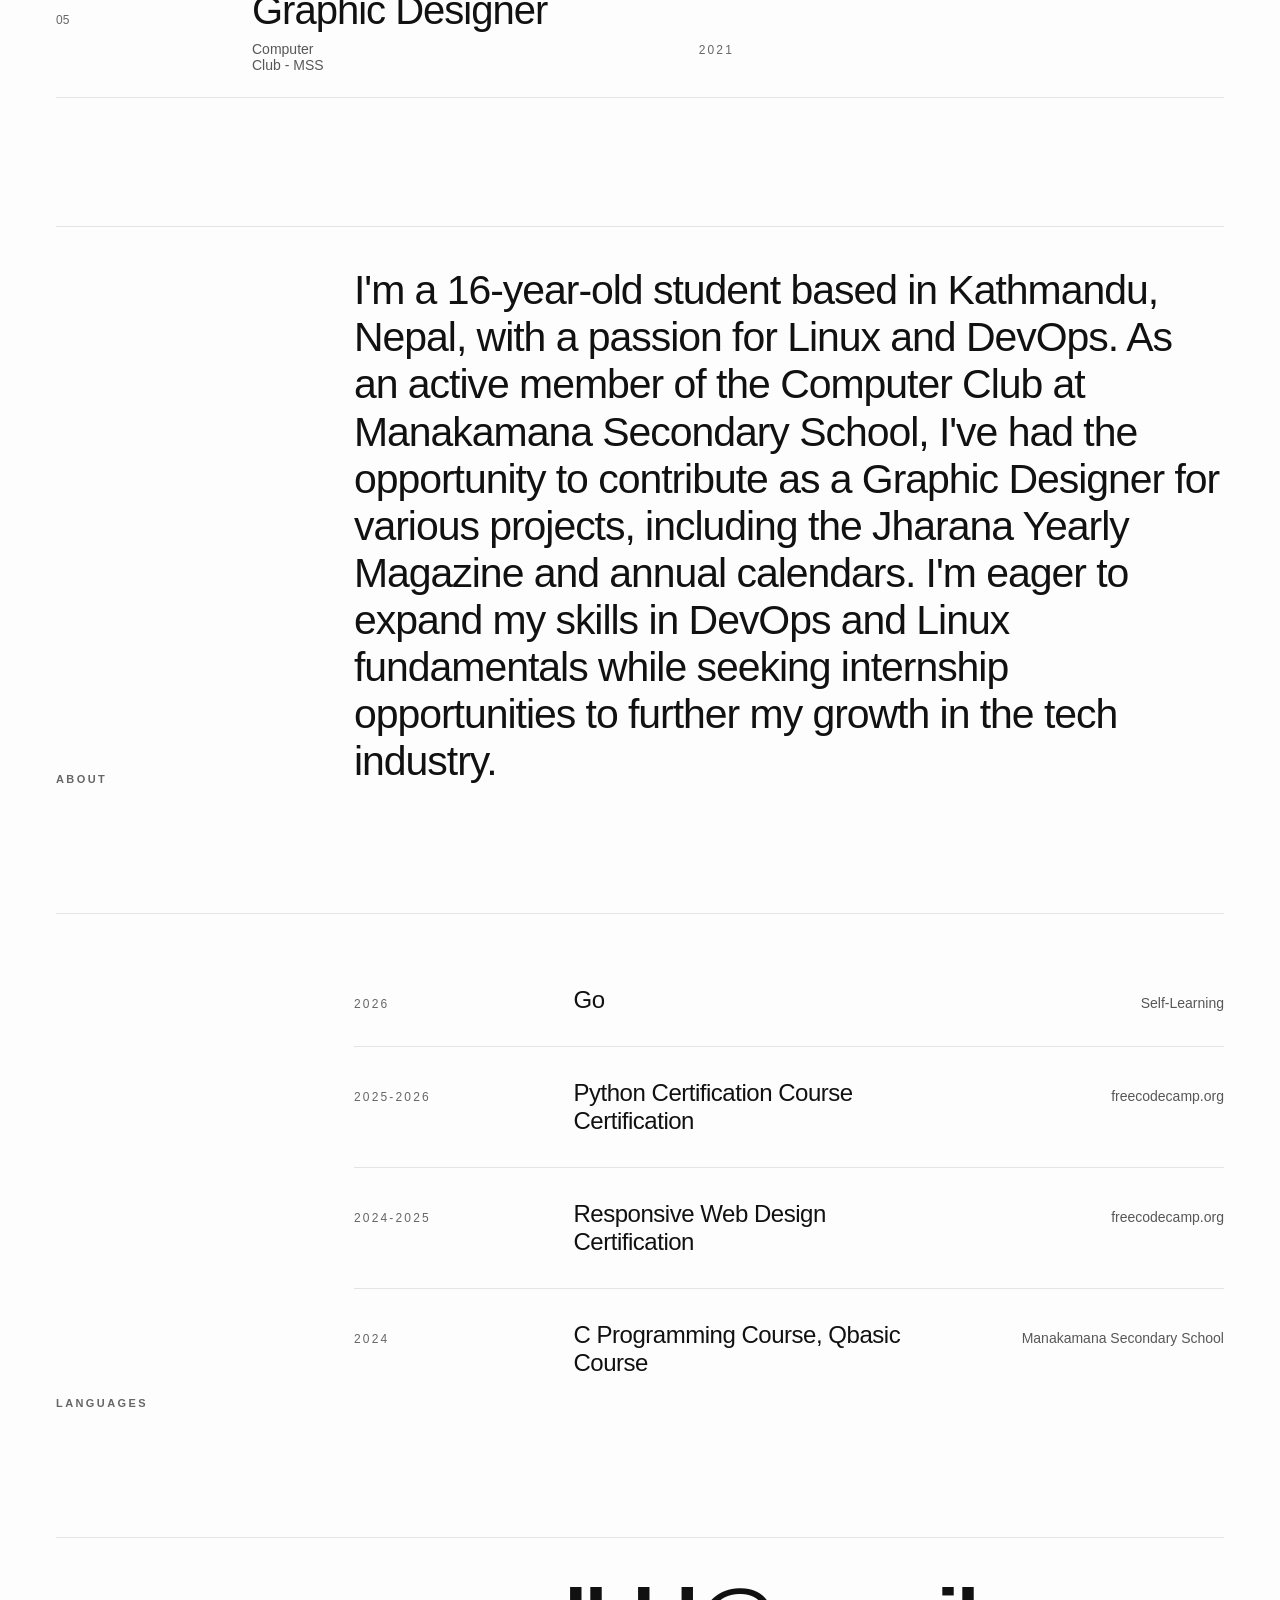
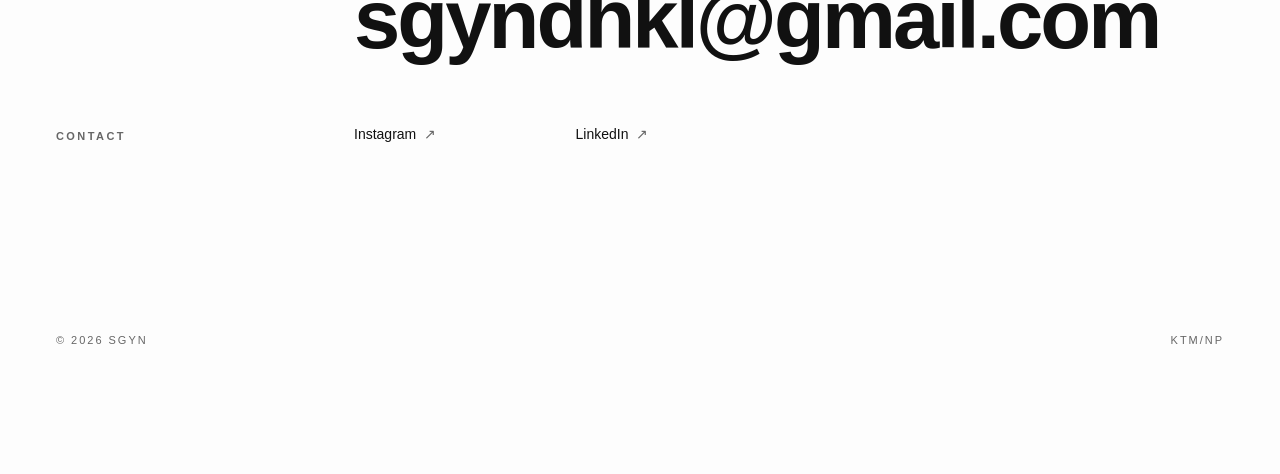
==== commit 036b2add: "Add files via upload" ====
--- a/index.html
+++ b/index.html
@@ -72,9 +72,9 @@
                 <li class="work-item">
                     <a href="#" class="work-link">
                         <span class="work-number">01</span>
-                        <span class="work-client">Jhanara Yearly Magazine</span>
+                        <span class="work-client">Jharana Yearly Magazine</span>
                         <span class="work-role">Jharana Club - MSS</span>
-                        <span class="work-year">2025-2026</span>
+                        <span class="work-year">2026</span>
                     </a>
                 </li>
                 <li class="work-item">
@@ -82,7 +82,7 @@
                         <span class="work-number">02</span>
                         <span class="work-client">Yearly Calendar - 2082BS</span>
                         <span class="work-role">Computer Club - MSS</span>
-                        <span class="work-year">2024-2025</span>
+                        <span class="work-year">2025</span>
                     </a>
                 </li>
                 <li class="work-item">
@@ -90,7 +90,7 @@
                         <span class="work-number">03</span>
                         <span class="work-client">Yearly Calendar - 2081BS</span>
                         <span class="work-role">Computer Club - MSS</span>
-                        <span class="work-year">2023-2024</span>
+                        <span class="work-year">2024</span>
                     </a>
                 </li>
                 <li class="work-item">
@@ -98,7 +98,7 @@
                         <span class="work-number">04</span>
                         <span class="work-client">Yearly Calendar - 2080BS</span>
                         <span class="work-role">Computer Club - MSS</span>
-                        <span class="work-year">2022-2023</span>
+                        <span class="work-year">2023</span>
                     </a>
                 </li>
                 <li class="work-item">
@@ -118,7 +118,7 @@
                 <h2 class="section-tag col-span-3">About</h2>
                 <div class="col-span-9">
                     <p class="about-text">
-                        I'm a 16-year-old student based in Kathmandu, Nepal, with a passion for Linux and DevOps. As an active member of the Computer Club at Manakamana Secondary School, I've had the opportunity to contribute as a Graphic Designer for various projects, including the Jhanara Yearly Magazine and annual calendars. I'm eager to expand my skills in DevOps and Linux fundamentals while seeking internship opportunities to further my growth in the tech industry.
+                        I'm a 16-year-old student based in Kathmandu, Nepal, with a passion for Linux and DevOps. As an active member of the Computer Club at Manakamana Secondary School, I've had the opportunity to contribute as a Graphic Designer for various projects, including the Jharana Yearly Magazine and annual calendars. I'm eager to expand my skills in DevOps and Linux fundamentals while seeking internship opportunities to further my growth in the tech industry.
                     </p>
                 </div>
             </div>
@@ -135,7 +135,7 @@
                     </li>
                     <li class="experience-item">
                         <span class="exp-period">2025-2026</span>
-                        <span class="exp-role">Python Certification Course</span>
+                        <span class="exp-role">Python Certification Course Certification</span>
                         <span class="exp-place">freecodecamp.org
                     </li>
                     <li class="experience-item">
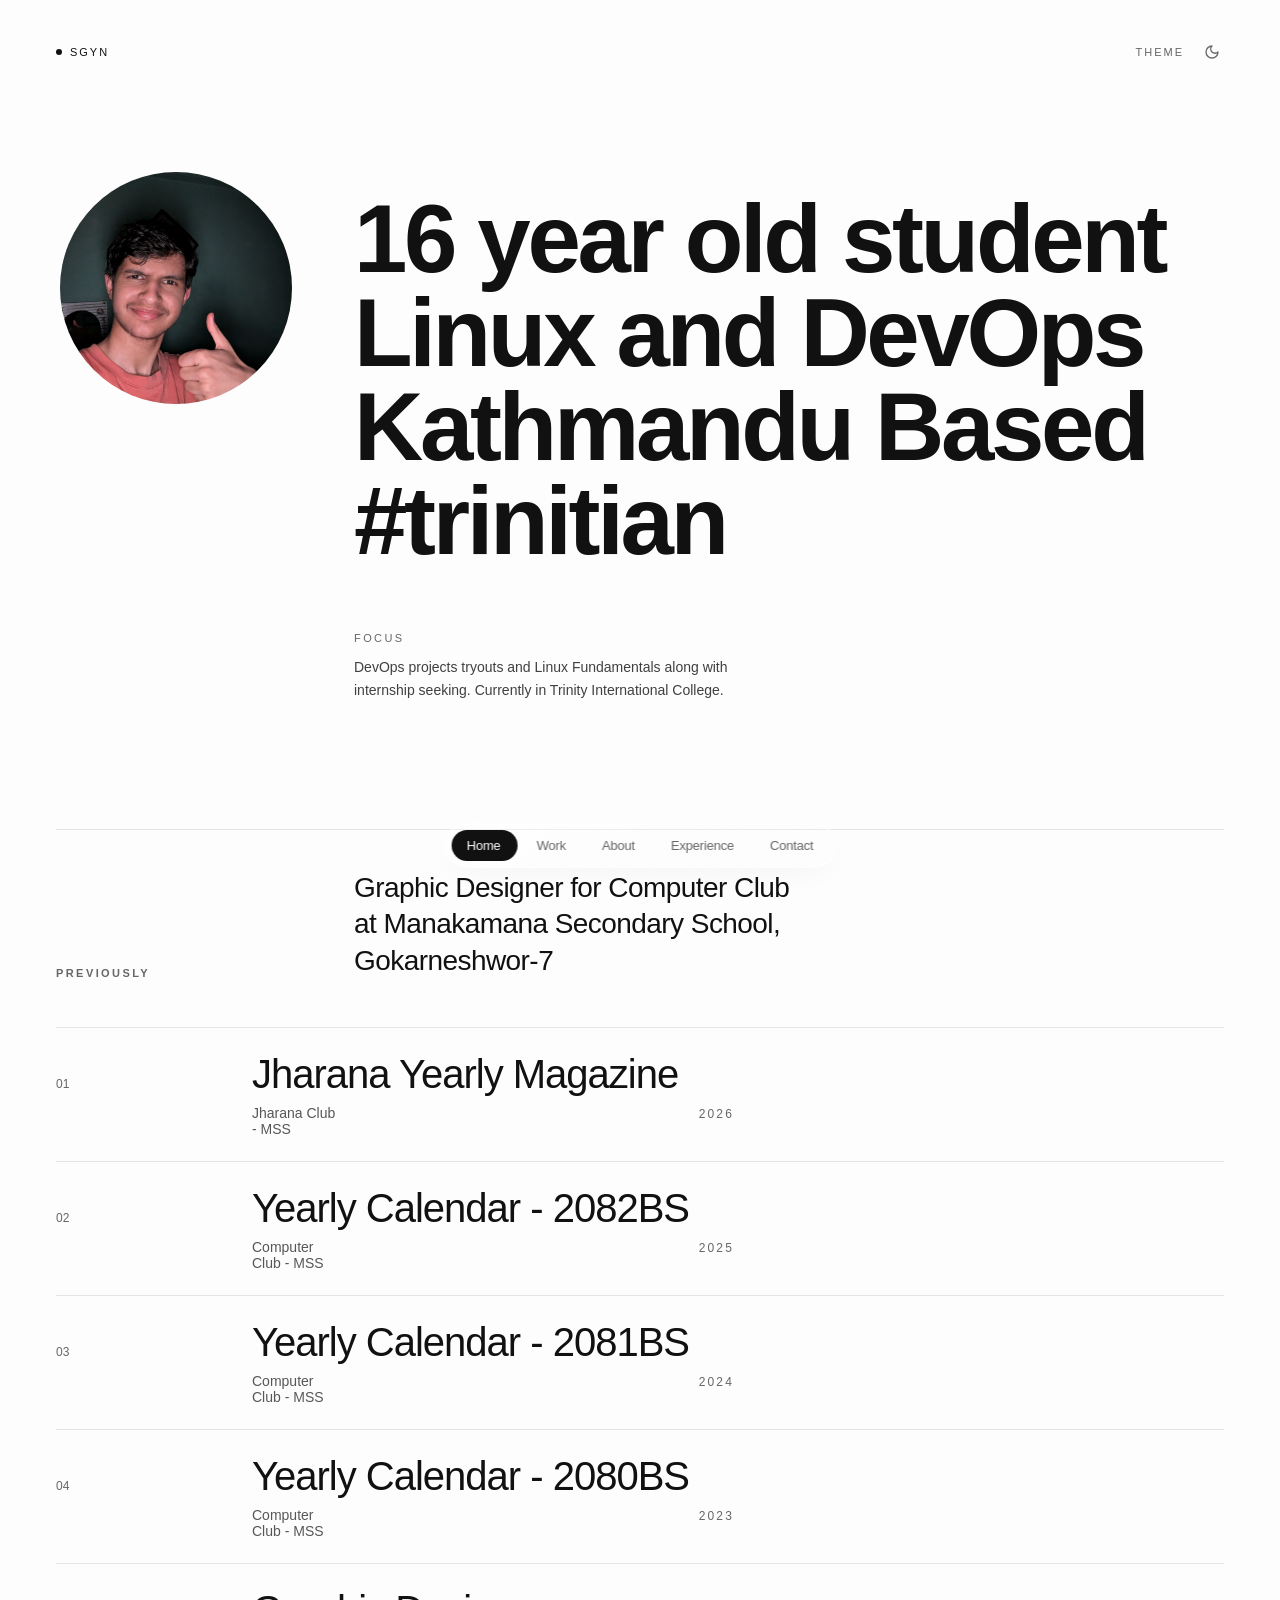
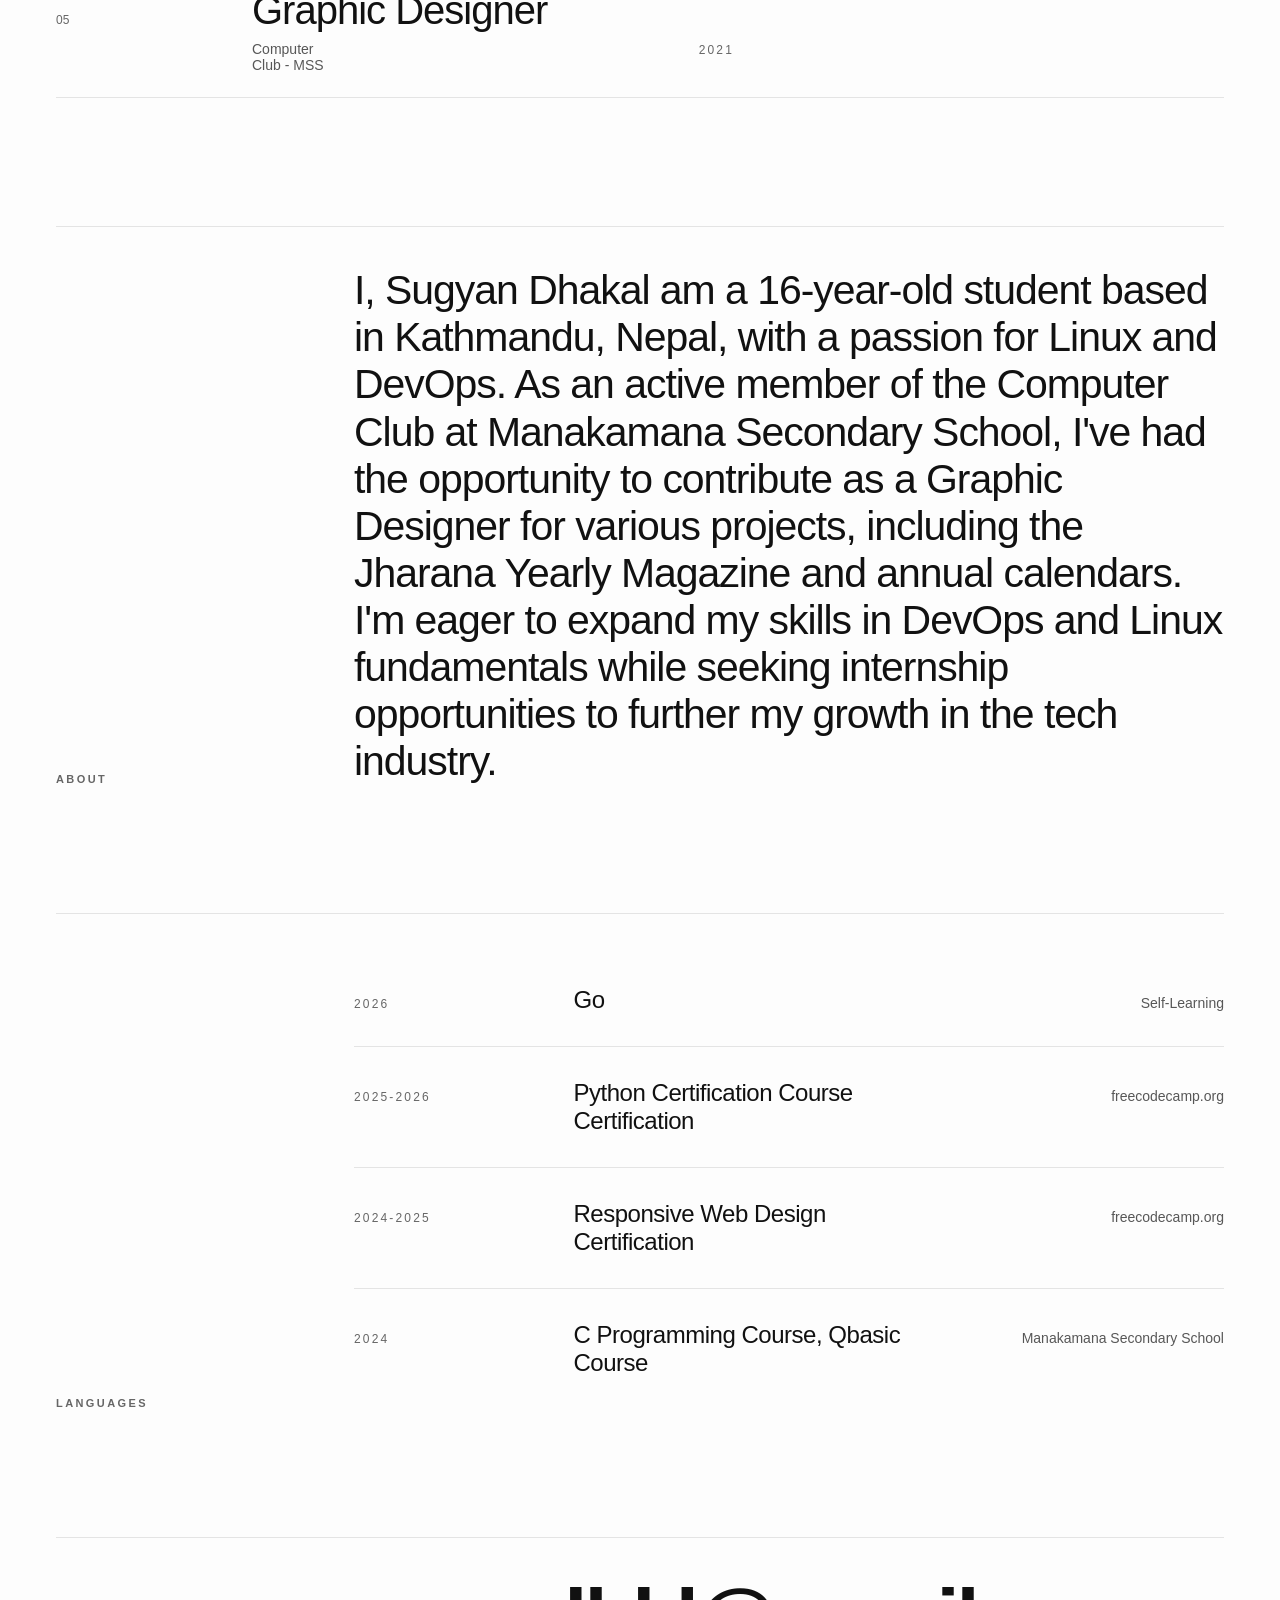
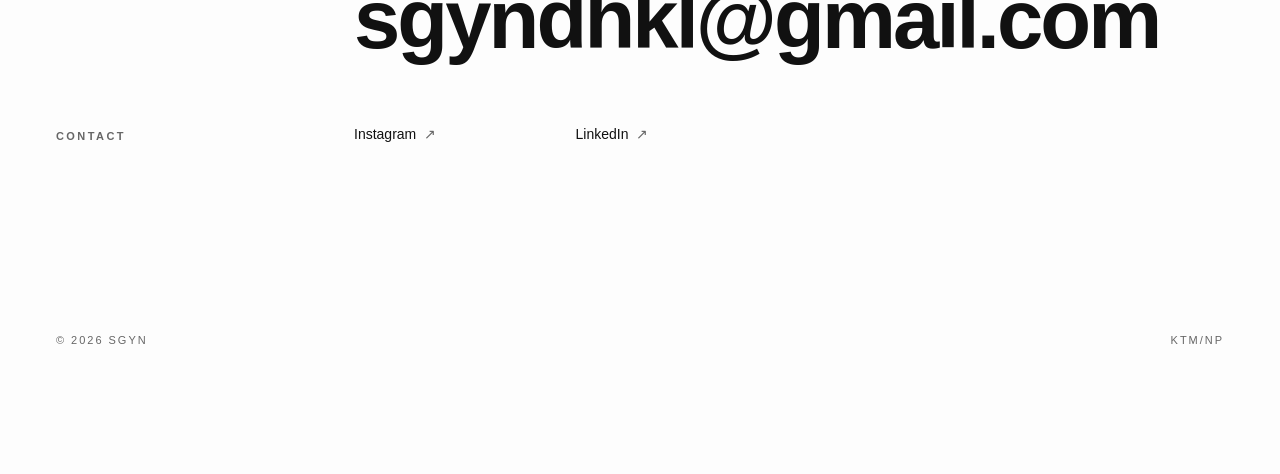
==== commit c51e37d2: "Update index.html" ====
--- a/index.html
+++ b/index.html
@@ -118,7 +118,7 @@
                 <h2 class="section-tag col-span-3">About</h2>
                 <div class="col-span-9">
                     <p class="about-text">
-                        I'm a 16-year-old student based in Kathmandu, Nepal, with a passion for Linux and DevOps. As an active member of the Computer Club at Manakamana Secondary School, I've had the opportunity to contribute as a Graphic Designer for various projects, including the Jharana Yearly Magazine and annual calendars. I'm eager to expand my skills in DevOps and Linux fundamentals while seeking internship opportunities to further my growth in the tech industry.
+                        I, Sugyan Dhakal am a 16-year-old student based in Kathmandu, Nepal, with a passion for Linux and DevOps. As an active member of the Computer Club at Manakamana Secondary School, I've had the opportunity to contribute as a Graphic Designer for various projects, including the Jharana Yearly Magazine and annual calendars. I'm eager to expand my skills in DevOps and Linux fundamentals while seeking internship opportunities to further my growth in the tech industry.
                     </p>
                 </div>
             </div>
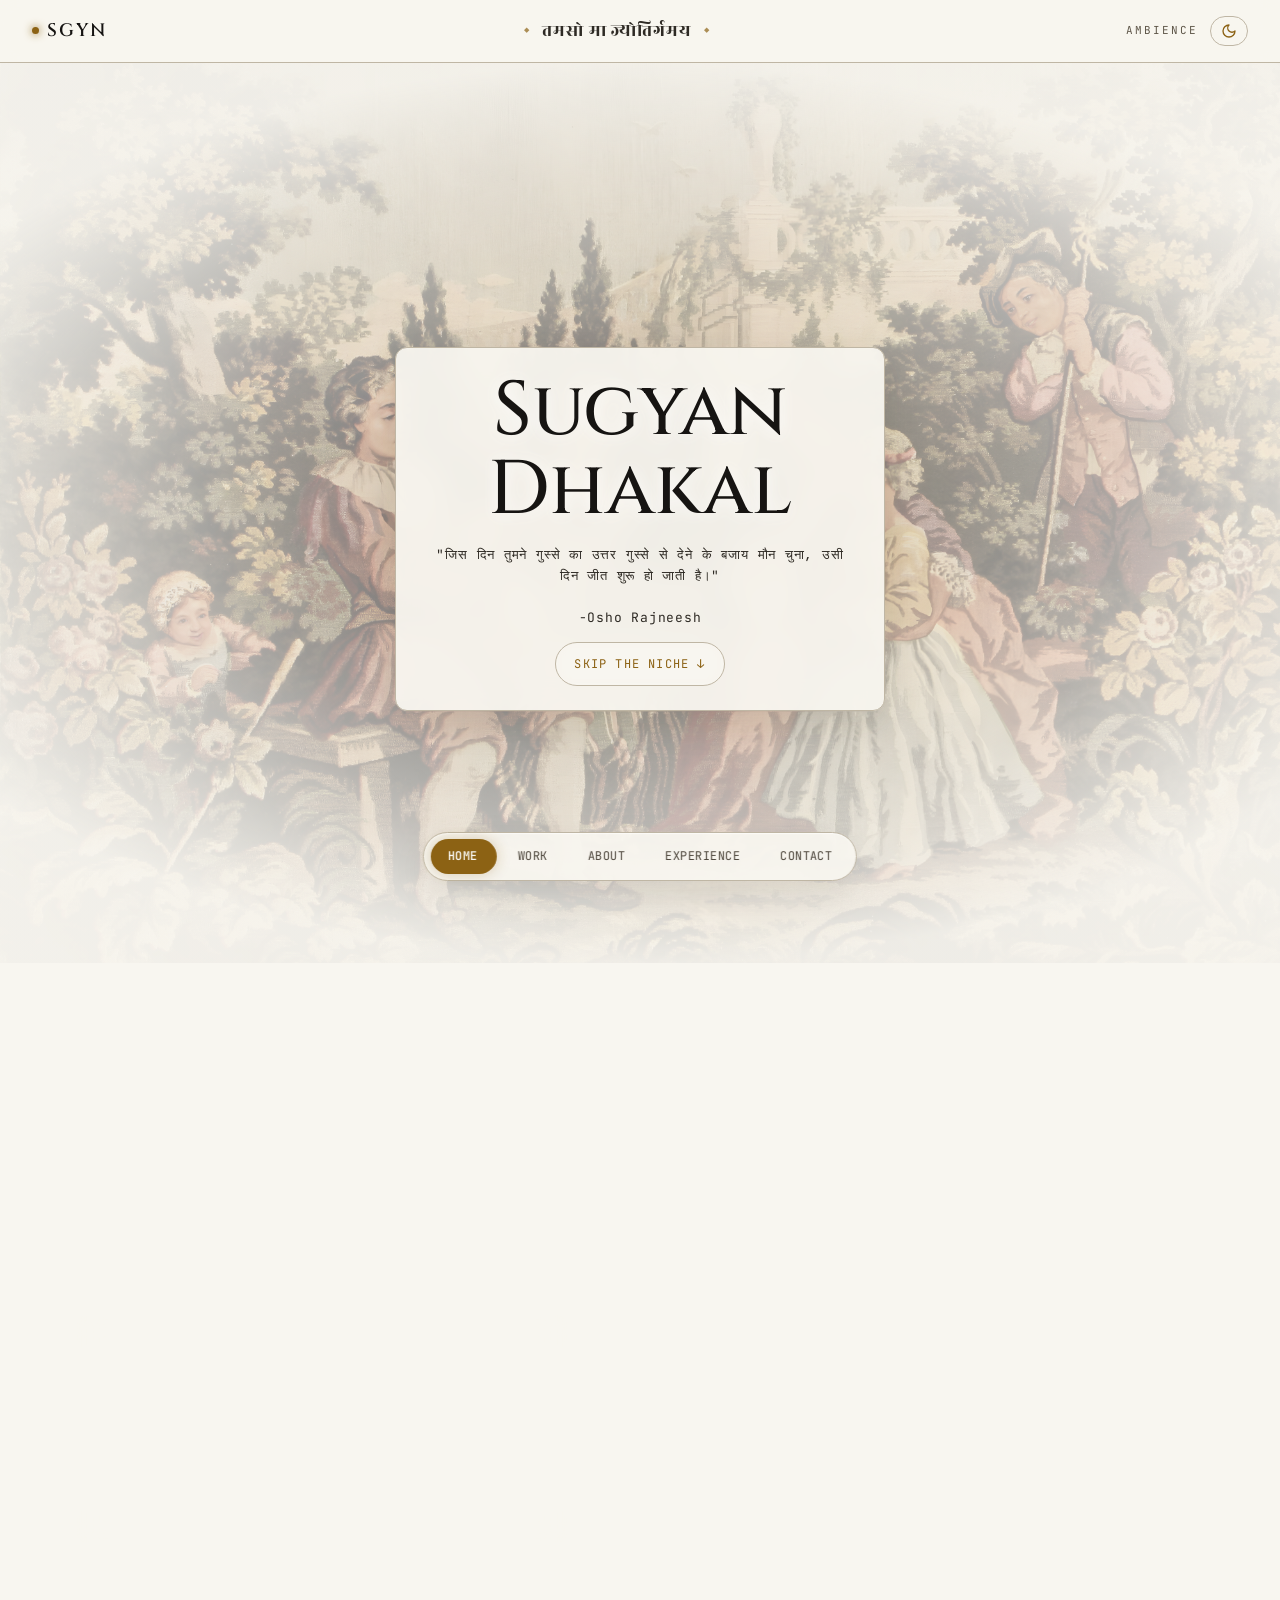
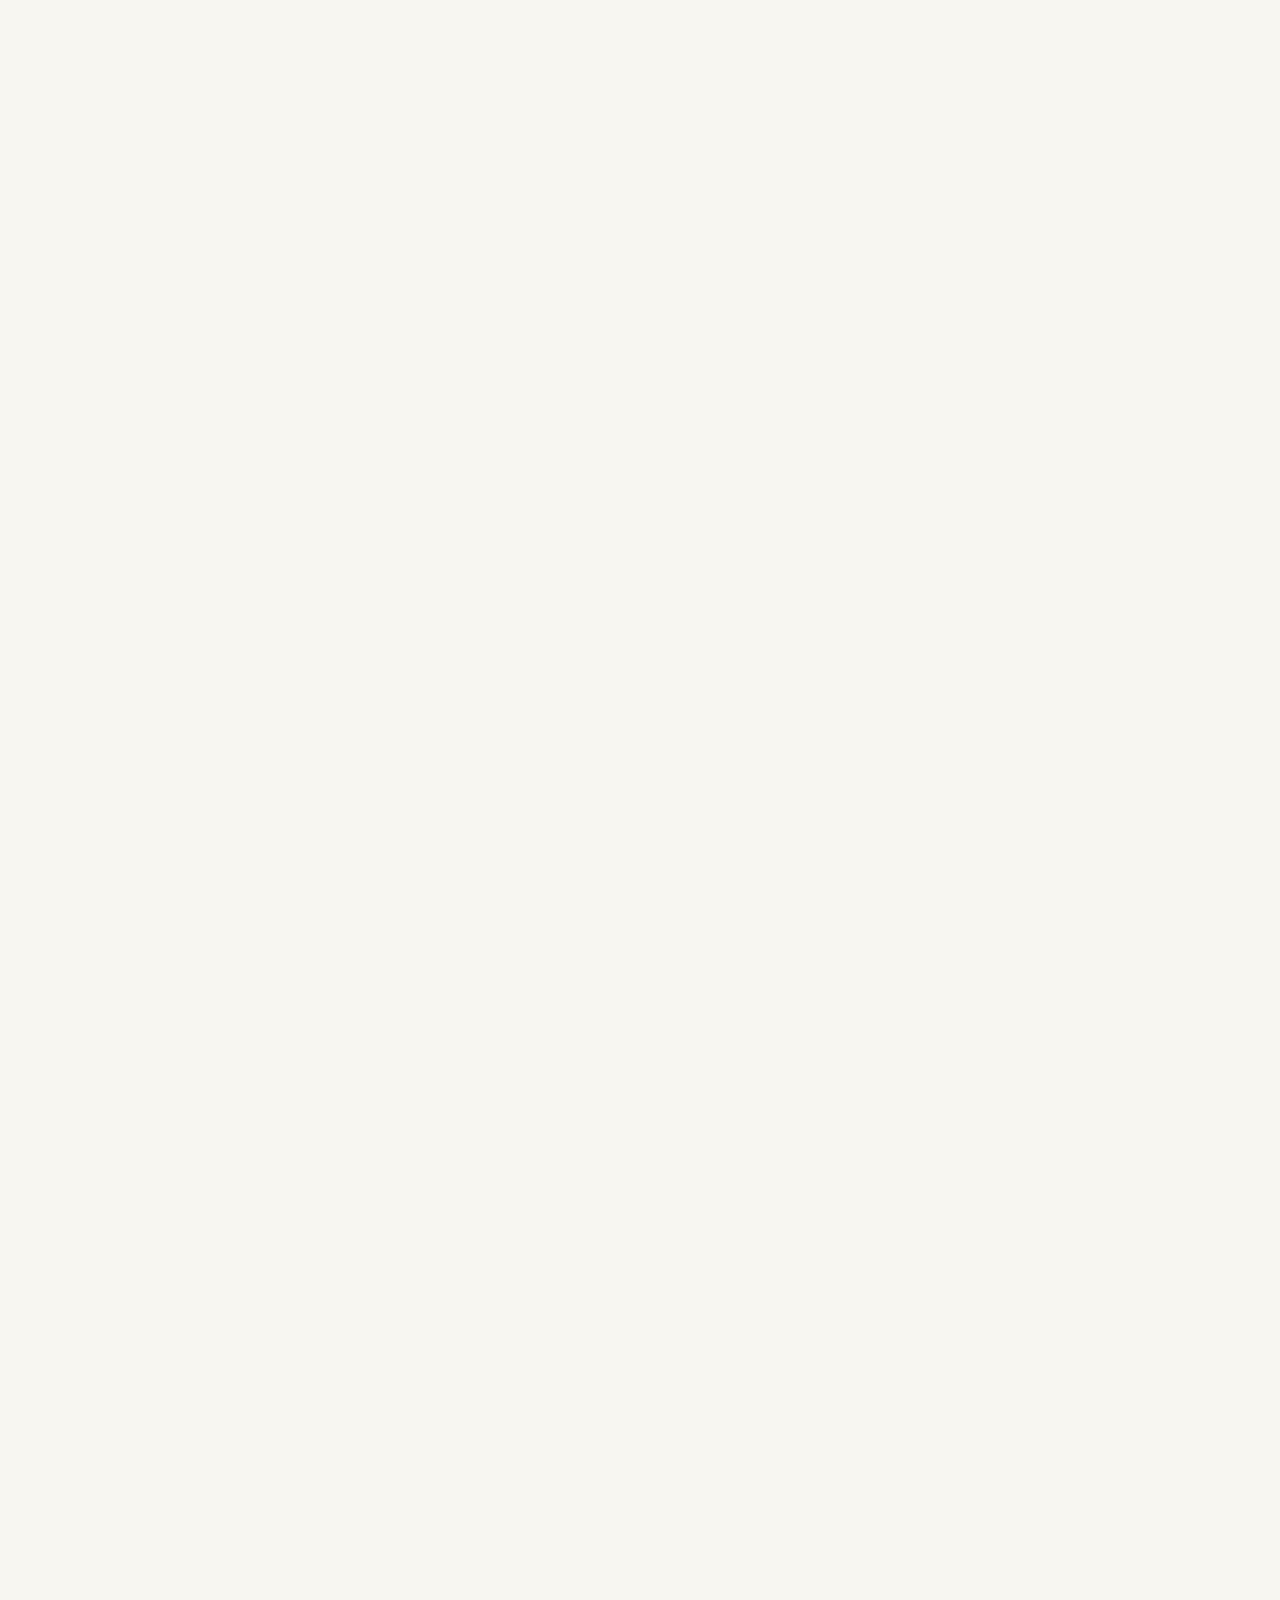
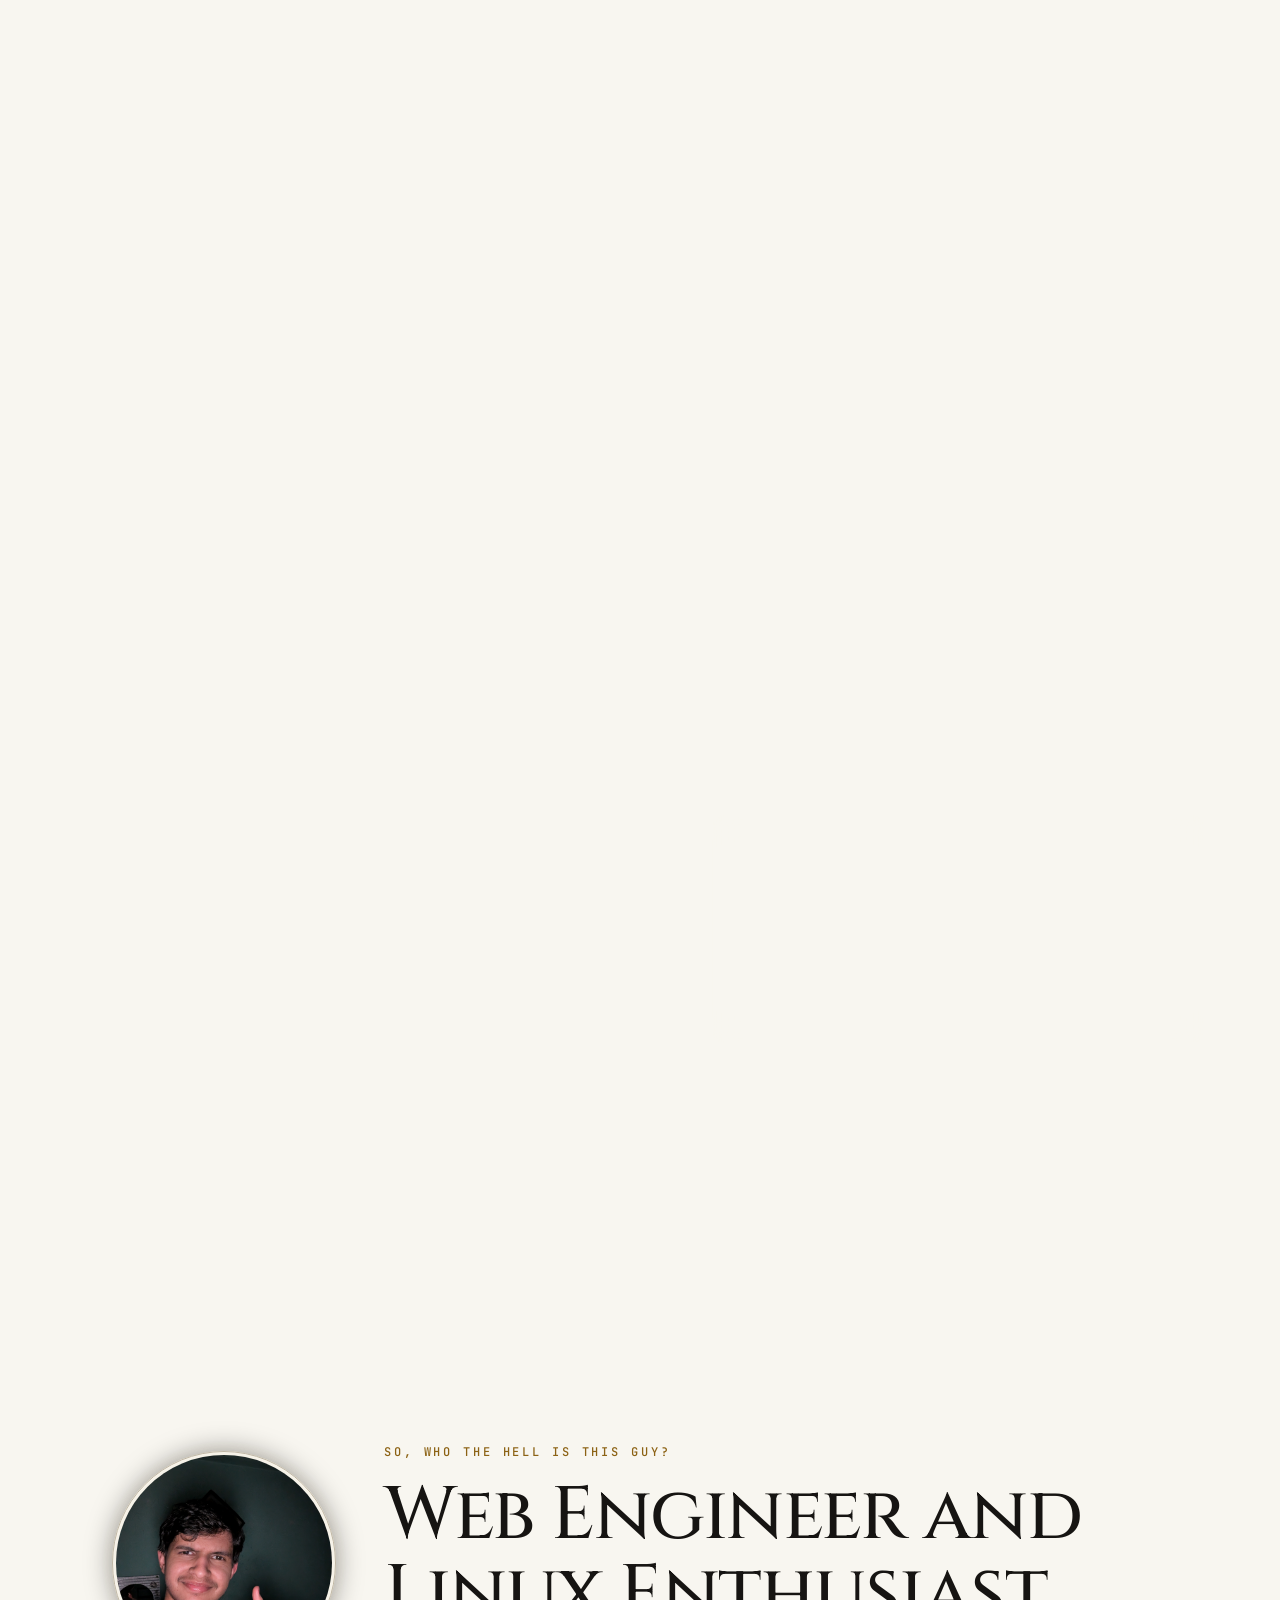
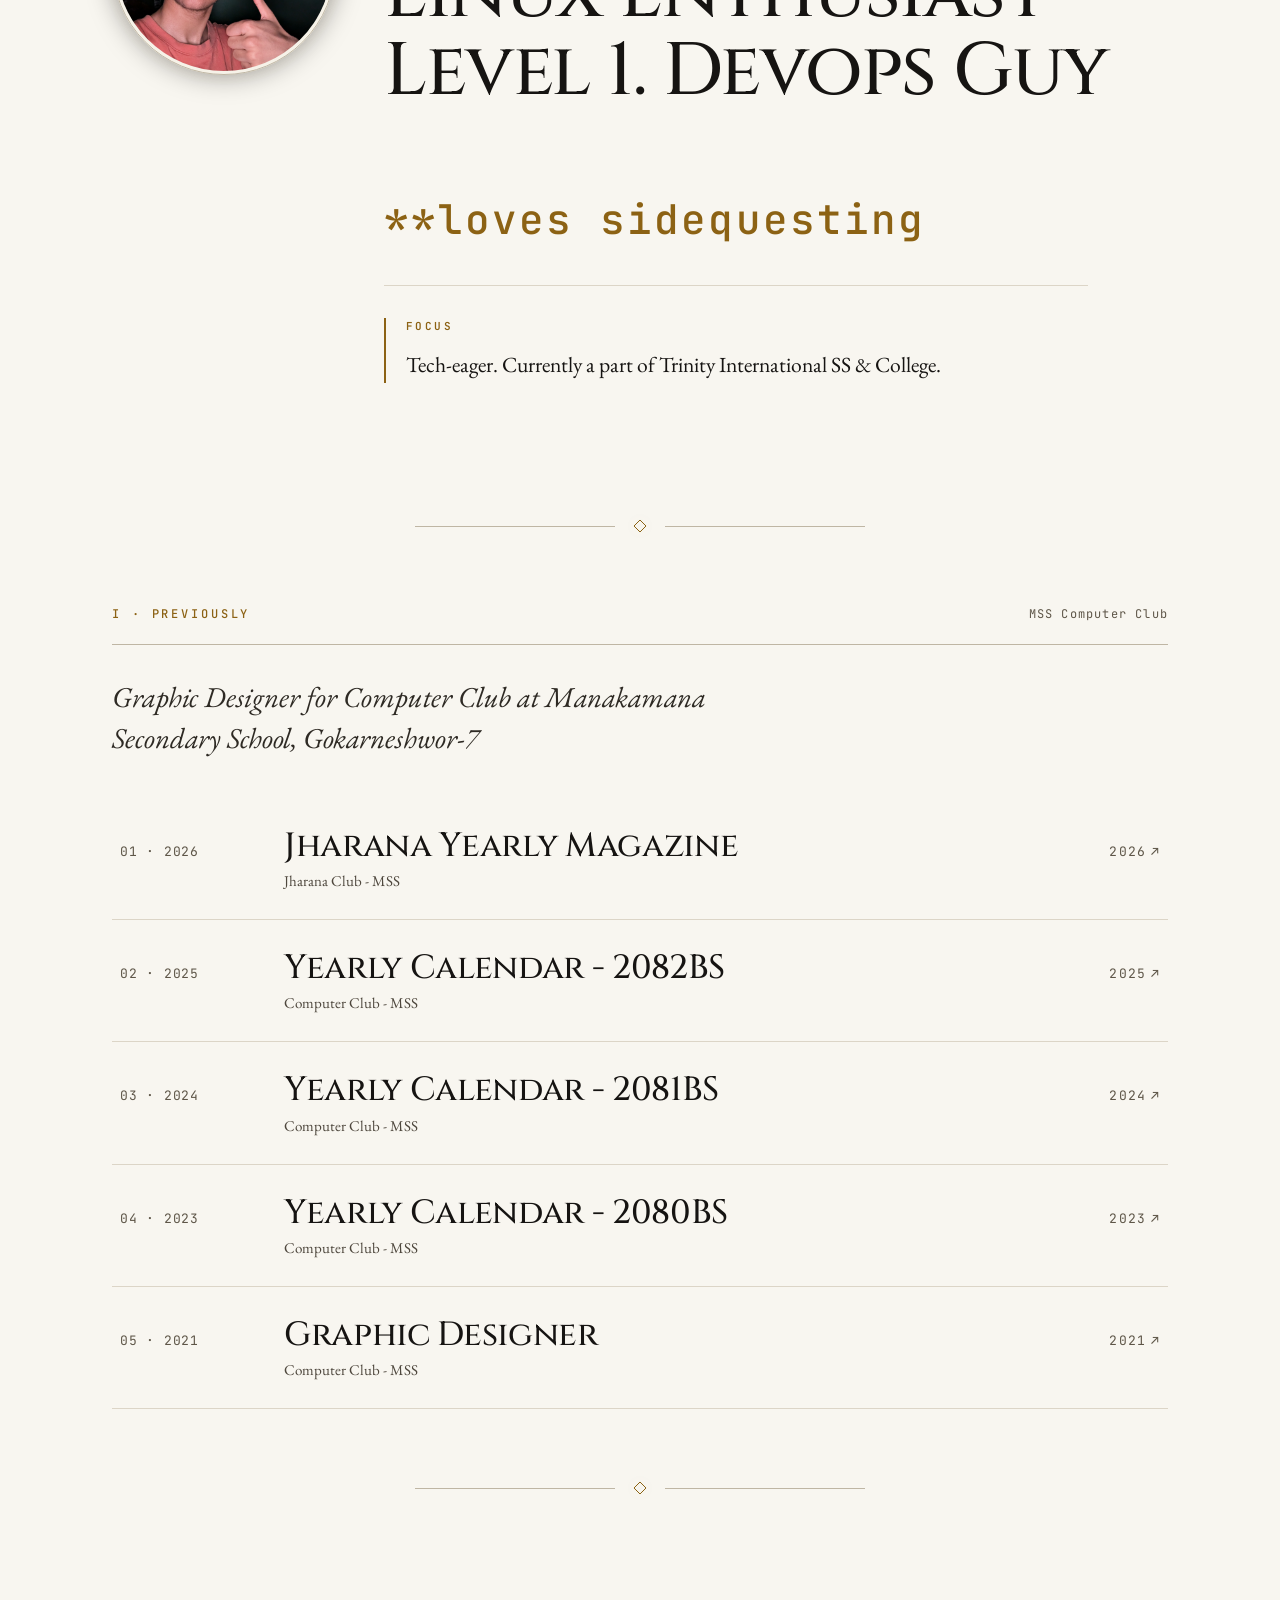
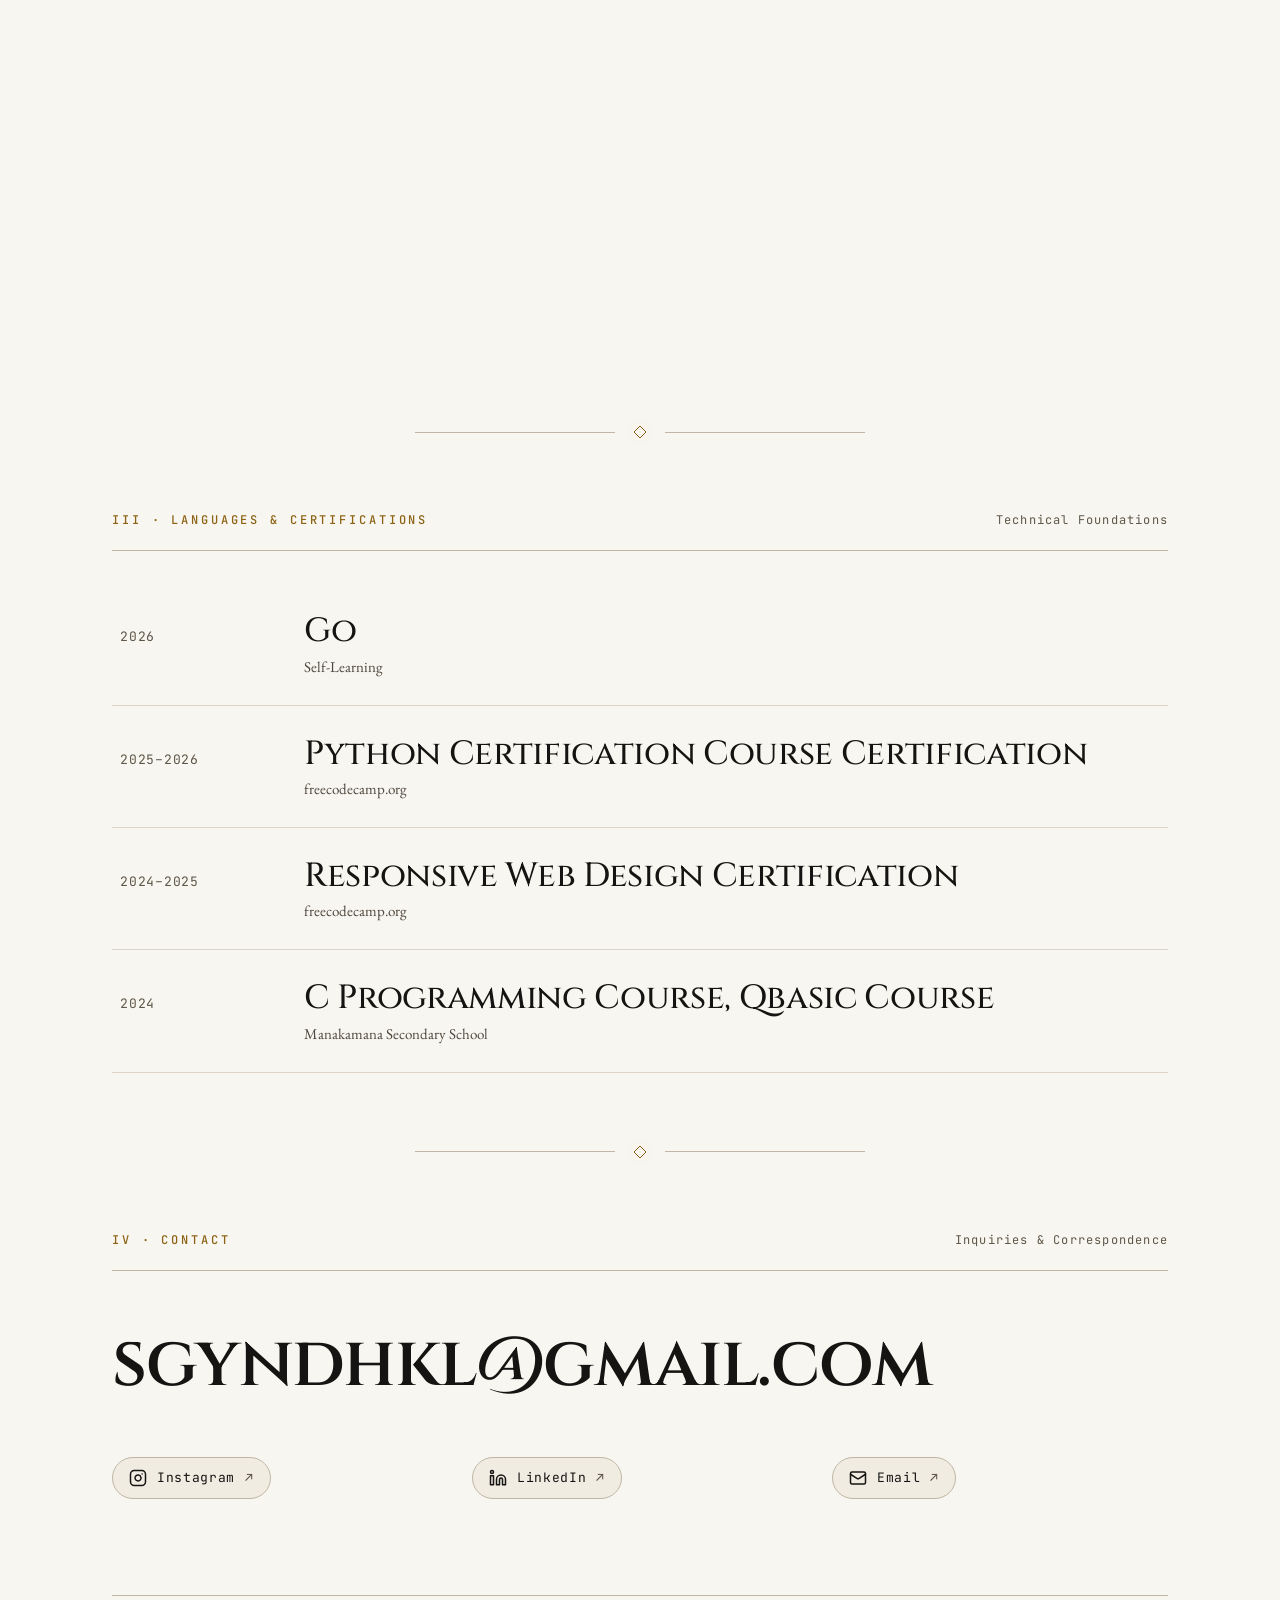
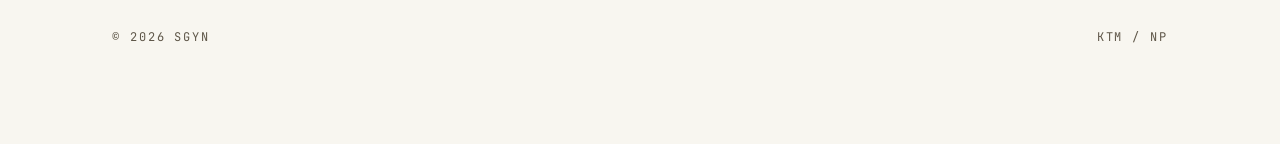
==== commit 1ed8e461: "Add files via upload" ====
--- a/index.html
+++ b/index.html
@@ -1,190 +1,382 @@
-<!DOCTYPE html>
-<html lang="en" data-theme="dark">
-<head>
-    <meta charset="UTF-8">
-    <meta name="viewport" content="width=device-width, initial-scale=1.0">
-    <title>@sgyn</title>
-    <meta name="description" content="Independent DEVOPS TRAINEE crafting brand systems and interfaces for ambitious teams.">
-    
-    <meta property="og:title" content="@sgyn">
-    <meta property="og:description" content="Independent DEVOPS TRAINEE crafting brand systems and interfaces for ambitious teams.">
-    
-    <link rel="stylesheet" href="CSS\style.css">
-    <link rel="icon" type="image/png" href="favicon.ico">
-</head>
-<body>
-
-    <main class="app-container">
-        <header class="meta-header animate-rise">
-            <div class="brand">
-                <span class="status-dot"></span>
-                <span>SGYN</span>
-            </div>
-            <div class="header-right">
-                <span class="availability desktop-only">Theme</span>
-                <span class="availability mobile-only">Theme</span>
-                <button id="theme-toggle" class="theme-toggle-btn" aria-label="Toggle theme">
-                    <svg class="sun-icon" xmlns="http://www.w3.org/2000/svg" width="16" height="16" viewBox="0 0 24 24" fill="none" stroke="currentColor" stroke-width="2" stroke-linecap="round" stroke-linejoin="round"><circle cx="12" cy="12" r="4"/><path d="M12 2v2"/><path d="M12 20v2"/><path d="m4.93 4.93 1.41 1.41"/><path d="m17.66 17.66 1.41 1.41"/><path d="M2 12h2"/><path d="M20 12h2"/><path d="m6.34 17.66-1.41 1.41"/><path d="m19.07 4.93-1.41 1.41"/></svg>
-                    <svg class="moon-icon" xmlns="http://www.w3.org/2000/svg" width="16" height="16" viewBox="0 0 24 24" fill="none" stroke="currentColor" stroke-width="2" stroke-linecap="round" stroke-linejoin="round"><path d="M12 3a6 6 0 0 0 9 9 9 9 0 1 1-9-9Z"/></svg>
-                </button>
-            </div>
-        </header>
-
-<section class="hero-section">
-            <div class="grid-layout items-start">
-                
-                <div class="profile-container col-span-12 md-col-span-3">
-                    <div class="avatar-frame">
-                        <svg class="camera-ring-svg" viewBox="0 0 100 100">
-                             <circle class="camera-ring-path" cx="50" cy="50" r="48.5" />
-                        </svg>
-                        <img src="Profile.jpg" alt="SGYN Profile" class="avatar-img" id="hero-avatar">
-                    </div>
-                </div>
-
-                <div class="col-span-12 md-col-span-9 hero-text-space">
-                    <h1 class="hero-title">
-                        <span class="title-line">16 year old student</span>
-                        <span class="title-line">Linux and DevOps</span>
-                        <span class="title-line">Kathmandu Based</span>
-                        <span class="title-line">#trinitian</span>
-                    </h1>
-
-        <div class="hero-details col-span-12 grid-layout animate-rise delay-6">
-            <div class="details-block col-span-12 md-col-start-4 md-col-span-6">
-                <p class="details-title">Focus</p>
-                <p class="details-text">
-                    DevOps projects tryouts and Linux Fundamentals along with internship seeking. Currently in Trinity International College.
-                </p>
-            </div>
-        </div>
-    </div>
-</section>
-
-        <section id="work" class="work-section animate-on-scroll">
-            <div class="grid-layout section-header">
-                <h2 class="section-tag col-span-3">Previously</h2>
-                <p class="section-intro col-span-9">
-                    Graphic Designer for Computer Club at Manakamana Secondary School, Gokarneshwor-7
-            </div>
-
-            <ul class="work-list group-hover-effect">
-                <li class="work-item">
-                    <a href="#" class="work-link">
-                        <span class="work-number">01</span>
-                        <span class="work-client">Jharana Yearly Magazine</span>
-                        <span class="work-role">Jharana Club - MSS</span>
-                        <span class="work-year">2026</span>
-                    </a>
-                </li>
-                <li class="work-item">
-                    <a href="#" class="work-link">
-                        <span class="work-number">02</span>
-                        <span class="work-client">Yearly Calendar - 2082BS</span>
-                        <span class="work-role">Computer Club - MSS</span>
-                        <span class="work-year">2025</span>
-                    </a>
-                </li>
-                <li class="work-item">
-                    <a href="#" class="work-link">
-                        <span class="work-number">03</span>
-                        <span class="work-client">Yearly Calendar - 2081BS</span>
-                        <span class="work-role">Computer Club - MSS</span>
-                        <span class="work-year">2024</span>
-                    </a>
-                </li>
-                <li class="work-item">
-                    <a href="#" class="work-link">
-                        <span class="work-number">04</span>
-                        <span class="work-client">Yearly Calendar - 2080BS</span>
-                        <span class="work-role">Computer Club - MSS</span>
-                        <span class="work-year">2023</span>
-                    </a>
-                </li>
-                <li class="work-item">
-                    <a href="#" class="work-link">
-                        <span class="work-number">05</span>
-                        <span class="work-client">Graphic Designer</span>
-                        <span class="work-role">Computer Club - MSS</span>
-                        <span class="work-year">2021</span>
-                    </a>
-                </li>
-                <li class="list-closer"></li>
-            </ul>
-        </section>
-
-        <section id="about" class="about-section animate-on-scroll">
-            <div class="grid-layout section-header">
-                <h2 class="section-tag col-span-3">About</h2>
-                <div class="col-span-9">
-                    <p class="about-text">
-                        I, Sugyan Dhakal am a 16-year-old student based in Kathmandu, Nepal, with a passion for Linux and DevOps. As an active member of the Computer Club at Manakamana Secondary School, I've had the opportunity to contribute as a Graphic Designer for various projects, including the Jharana Yearly Magazine and annual calendars. I'm eager to expand my skills in DevOps and Linux fundamentals while seeking internship opportunities to further my growth in the tech industry.
-                    </p>
-                </div>
-            </div>
-        </section>
-
-        <section id="experience" class="experience-section animate-on-scroll">
-            <div class="grid-layout section-header">
-                <h2 class="section-tag col-span-3">Languages</h2>
-                <ol class="experience-list col-span-9">
-                    <li class="experience-item">
-                        <span class="exp-period">2026</span>
-                        <span class="exp-role">Go</span>
-                        <span class="exp-place">Self-Learning</span>
-                    </li>
-                    <li class="experience-item">
-                        <span class="exp-period">2025-2026</span>
-                        <span class="exp-role">Python Certification Course Certification</span>
-                        <span class="exp-place">freecodecamp.org
-                    </li>
-                    <li class="experience-item">
-                        <span class="exp-period">2024-2025</span>
-                        <span class="exp-role">Responsive Web Design Certification</span>
-                        <span class="exp-place">freecodecamp.org</span>
-                    </li>
-                    <li class="experience-item">
-                        <span class="exp-period">2024</span>
-                        <span class="exp-role">C Programming Course, Qbasic Course</span>
-                        <span class="exp-place">Manakamana Secondary School</span>
-                    </li>
-
-                </ol>
-            </div>
-        </section>
-
-        <section id="contact" class="contact-section animate-on-scroll">
-            <div class="grid-layout section-header">
-                <h2 class="section-tag col-span-3">Contact</h2>
-                <div class="col-span-9">
-                    <a href="mailto:sgyndhkl@gmail.com" class="email-link">sgyndhkl@gmail.com</a>
-                    
-                    <ul class="social-grid">
-                        <li><a href="https://www.instagram.com/sgyn._/" class="social-link"><span>Instagram</span><span class="arrow">↗</span></a></li>
-                         <li><a href="https://www.linkedin.com/in/sgyn/" class="social-link"><span>LinkedIn</span><span class="arrow">↗</span></a></li>
-                    </ul>
-                </div>
-            </div>
-
-            <div class="footer-bottom">
-                <span>© 2026 SGYN</span>
-                <span class="text-right">KTM/NP</span>
-            </div>
-        </section>
-
-        <nav class="liquid-nav" aria-label="Primary">
-    <ul class="liquid-glass" id="liquid-nav-list">
-        <span class="liquid-pill-backdrop" id="liquid-pill-tracker"></span>
-        
-        <li><a href="#" data-id="home">Home</a></li>
-        <li><a href="#work" data-id="work">Work</a></li>
-        <li><a href="#about" data-id="about">About</a></li>
-        <li><a href="#experience" data-id="experience">Experience</a></li>
-        <li><a href="#contact" data-id="contact">Contact</a></li>
-    </ul>
-</nav>
-    </main>
-
-    <script src="JS\script.js"></script>
-</body>
-</html>+<!DOCTYPE html>
+<html lang="en" data-theme="dark">
+<head>
+    <meta charset="UTF-8">
+    <meta name="viewport" content="width=device-width, initial-scale=1.0">
+    <title>@sgyn</title>
+    <meta name="description" content="Independent DEVOPS TRAINEE crafting brand systems and interfaces for ambitious teams.">
+    
+    <meta property="og:title" content="@sgyn — Sugyan Dhakal">
+    <meta property="og:description" content="Independent DEVOPS TRAINEE crafting brand systems and interfaces for ambitious teams.">
+    <meta property="og:image" content="Profile.jpg">
+    
+    <!-- Google Fonts: Cinzel, EB Garamond, IM Fell English, JetBrains Mono, Rozha One, Tiro Devanagari Sanskrit, Eczar -->
+    <link rel="preconnect" href="https://fonts.googleapis.com">
+    <link rel="preconnect" href="https://fonts.gstatic.com" crossorigin>
+    <link href="https://fonts.googleapis.com/css2?family=Cinzel:wght@400;500;600;700&family=EB+Garamond:ital,wght@0,400;0,500;0,600;0,700;1,400;1,500&family=Eczar:wght@400;500;600&family=IM+Fell+English:ital@0;1&family=JetBrains+Mono:ital,wght@0,300;0,400;0,500;0,600;1,400&family=Rozha+One&family=Tiro+Devanagari+Sanskrit:ital@0;1&display=swap" rel="stylesheet">
+
+    <link rel="stylesheet" href="CSS/style.css">
+    <link rel="icon" type="image/png" href="favicon.ico">
+</head>
+<body>
+
+    <div class="ln-root">
+        
+        <!-- Sticky Renaissance Site Navigation -->
+        <nav aria-label="Primary" class="site-nav">
+            <div class="site-nav__inner">
+                <a class="site-nav__brand" href="#home">
+                    <span class="status-dot"></span>
+                    <span>sgyn</span>
+                </a>
+                <div class="site-nav__motto" aria-label="तमसो मा ज्योतिर्गमय">
+                    <span class="motto-text">तमसो मा ज्योतिर्गमय</span>
+                </div>
+                <div class="header-right">
+                    <span class="theme-label desktop-only">Ambience</span>
+                    <button id="theme-toggle" class="theme-toggle-btn" aria-label="Toggle theme" title="Toggle illumination">
+                        <svg class="sun-icon" xmlns="http://www.w3.org/2000/svg" width="16" height="16" viewBox="0 0 24 24" fill="none" stroke="currentColor" stroke-width="2" stroke-linecap="round" stroke-linejoin="round"><circle cx="12" cy="12" r="4"/><path d="M12 2v2"/><path d="M12 20v2"/><path d="m4.93 4.93 1.41 1.41"/><path d="m17.66 17.66 1.41 1.41"/><path d="M2 12h2"/><path d="M20 12h2"/><path d="m6.34 17.66-1.41 1.41"/><path d="m19.07 4.93-1.41 1.41"/></svg>
+                        <svg class="moon-icon" xmlns="http://www.w3.org/2000/svg" width="16" height="16" viewBox="0 0 24 24" fill="none" stroke="currentColor" stroke-width="2" stroke-linecap="round" stroke-linejoin="round"><path d="M12 3a6 6 0 0 0 9 9 9 9 0 1 1-9-9Z"/></svg>
+                    </button>
+                </div>
+            </div>
+        </nav>
+
+        <!-- ================================================================
+             SCROLL-DRIVEN TAPESTRY TOUR (pragalva.me/projects effect)
+             Sticky stage with mathematical zoom & pan targeting the ladies' faces
+             ================================================================ -->
+        <div class="pj-tour" id="home">
+            <div class="pj-stage" id="pj-stage" data-kind="hall">
+                <div class="pj-frame" id="pj-frame">
+                    <img src="test.jpg" id="pj-frame-img" width="8000" height="5808" alt="Classical pastoral tapestry" loading="eager" fetchpriority="high" decoding="async">
+                </div>
+                <div aria-hidden="true" class="pj-spot" id="pj-spot">
+                    <span></span>
+                </div>
+                <div aria-hidden="true" class="pj-shade pj-shade--hall"></div>
+                <div aria-hidden="true" class="pj-shade pj-shade--left"></div>
+                <div aria-hidden="true" class="pj-shade pj-shade--right"></div>
+                <div aria-hidden="true" class="pj-shade pj-shade--bottom"></div>
+            </div>
+
+            <div class="pj-steps" id="pj-steps">
+                
+                <!-- Stop 0: Tapestry Hall Overview -->
+                <section id="pj-hall" class="pj-step pj-step--hall">
+                    <div class="pj-cap">
+                        <h1 class="pj-cap__name ln-title">Sugyan Dhakal</h1>
+                        <p class="pj-cap__meta ln-mono">"जिस दिन तुमने गुस्से का उत्तर गुस्से से देने के बजाय मौन चुना, उसी दिन जीत शुरू हो जाती है।"<br><br>-Osho Rajneesh</p>
+                        <button type="button" class="pj-skip" id="pj-skip-btn">skip the niche ↓</button>
+                    </div>
+                </section>
+
+                <!-- Stop 1: Intimate Focus on the Ladies' Faces -->
+                <section id="pj-ladies" class="pj-step pj-step--left">
+                    <div class="pj-cap">
+                        <p class="ln-eyebrow">I · Focus</p>
+                        <h2 class="pj-cap__title ln-title">Linux & DevOps Trainee</h2>
+                        <p class="pj-cap__desc">
+                            DevOps projects tryouts and Linux Fundamentals along with internship seeking. Currently in Trinity International College.
+                        </p>
+                        <div class="pj-cap__links ln-mono">
+                            <a href="#about">About Sugyan →</a>
+                            <a href="#portfolio-content">Explore Full Portfolio ↓</a>
+                        </div>
+                    </div>
+                </section>
+
+                <!-- Stop 2: Creative & Graphic Design Works -->
+                <section id="pj-works" class="pj-step pj-step--right">
+                    <div class="pj-cap">
+                        <p class="ln-eyebrow">II · Creative Works</p>
+                        <h2 class="pj-cap__title ln-title">Computer Club — MSS</h2>
+                        <p class="pj-cap__desc">
+                            Graphic Designer for Computer Club at Manakamana Secondary School, Gokarneshwor-7 (2021–2026), crafting annual magazines and calendars.
+                        </p>
+                        <div class="pj-cap__links ln-mono">
+                            <a href="#work">View 5 Projects →</a>
+                        </div>
+                    </div>
+                </section>
+
+                <!-- Stop 3: Technical Learning & Foundations -->
+                <section id="pj-learning" class="pj-step pj-step--left">
+                    <div class="pj-cap">
+                        <p class="ln-eyebrow">III · Foundations</p>
+                        <h2 class="pj-cap__title ln-title">Go, Python & Web Systems</h2>
+                        <p class="pj-cap__desc">
+                            Self-learning Go in 2026, certified in Python and Responsive Web Design from freeCodeCamp, with early foundations in C and QBasic.
+                        </p>
+                        <div class="pj-cap__links ln-mono">
+                            <a href="#experience">View Certifications →</a>
+                        </div>
+                    </div>
+                </section>
+
+                <!-- Stop 4: Correspondence & Inquiries -->
+                <section id="pj-contact" class="pj-step pj-step--right">
+                    <div class="pj-cap">
+                        <p class="ln-eyebrow">IV · Correspondence</p>
+                        <h2 class="pj-cap__title ln-title">Let's Connect</h2>
+                        <p class="pj-cap__desc">
+                            Reach out at sgyndhkl@gmail.com for internships, collaborations, or tech explorations. Based in Kathmandu, Nepal.
+                        </p>
+                        <div class="pj-cap__links ln-mono">
+                            <a href="mailto:sgyndhkl@gmail.com">Email Directly ↗</a>
+                            <a href="https://www.linkedin.com/in/sgyn/" target="_blank" rel="noopener noreferrer">LinkedIn ↗</a>
+                        </div>
+                    </div>
+                </section>
+
+            </div>
+        </div>
+
+        <!-- ================================================================
+             FULL EDITORIAL PORTFOLIO SECTIONS (Index & Deep Dives)
+             ================================================================ -->
+        <main class="app-container" id="portfolio-content">
+
+            <!-- Hero Introduction Section with Avatar -->
+            <section class="hero-section ln-container animate-rise">
+                <div class="grid-layout items-start">
+                    
+                    <div class="profile-container col-span-12 md-col-span-3">
+                        <div class="avatar-frame">
+                            <svg class="camera-ring-svg" viewBox="0 0 100 100" aria-hidden="true">
+                                <circle class="camera-ring-path" cx="50" cy="50" r="48.5" />
+                            </svg>
+                            <img src="Profile.jpg" alt="SGYN Profile" class="avatar-img" id="hero-avatar">
+                        </div>
+                    </div>
+
+                    <div class="col-span-12 md-col-span-9 hero-text-space">
+                        <p class="ln-eyebrow">So, who the hell is this guy?</p>
+                        <h1 class="hero-title ln-title">
+                            <span class="title-line">Web Engineer and Linux Enthusiast</span>
+                            <span class="title-line">Level 1. Devops Guy</span>
+                            <br>
+                            <span class="title-line title-tag">**loves sidequesting</span>
+                        </h1>
+
+                        <div class="hero-details animate-rise delay-6">
+                            <div class="details-block">
+                                <p class="details-title ln-mono">Focus</p>
+                                <p class="details-text">
+                                    Tech-eager. Currently a part of Trinity International SS & College.
+                                </p>
+                            </div>
+                        </div>
+                    </div>
+                </div>
+            </section>
+
+            <!-- Diamond Divider -->
+            <div aria-hidden="true" class="ln-divider">
+                <span></span>
+                <svg width="14" height="14" viewBox="0 0 14 14" fill="none" stroke="currentColor" stroke-width="1"><path d="M7 1 L13 7 L7 13 L1 7 Z"></path></svg>
+                <span></span>
+            </div>
+
+            <!-- Previously / Work Section -->
+            <section id="work" class="work-section ln-container animate-on-scroll">
+                <div class="ln-list__head">
+                    <h2 class="ln-eyebrow">I · Previously</h2>
+                    <span class="ln-list__all ln-mono">MSS Computer Club</span>
+                </div>
+
+                <div class="section-intro-wrap">
+                    <p class="section-intro">
+                        Graphic Designer for Computer Club at Manakamana Secondary School, Gokarneshwor-7
+                    </p>
+                </div>
+
+                <ul class="work-list group-hover-effect">
+                    <li class="work-item ln-row">
+                        <a href="#" class="work-link">
+                            <span class="ln-row__meta work-number ln-mono">01 · 2026</span>
+                            <span class="work-content">
+                                <span class="ln-title ln-row__title work-client">Jharana Yearly Magazine</span>
+                                <span class="ln-row__sub work-role">Jharana Club - MSS</span>
+                            </span>
+                            <span class="work-year ln-mono">2026 <span class="arrow">↗</span></span>
+                        </a>
+                    </li>
+                    <li class="work-item ln-row">
+                        <a href="#" class="work-link">
+                            <span class="ln-row__meta work-number ln-mono">02 · 2025</span>
+                            <span class="work-content">
+                                <span class="ln-title ln-row__title work-client">Yearly Calendar - 2082BS</span>
+                                <span class="ln-row__sub work-role">Computer Club - MSS</span>
+                            </span>
+                            <span class="work-year ln-mono">2025 <span class="arrow">↗</span></span>
+                        </a>
+                    </li>
+                    <li class="work-item ln-row">
+                        <a href="#" class="work-link">
+                            <span class="ln-row__meta work-number ln-mono">03 · 2024</span>
+                            <span class="work-content">
+                                <span class="ln-title ln-row__title work-client">Yearly Calendar - 2081BS</span>
+                                <span class="ln-row__sub work-role">Computer Club - MSS</span>
+                            </span>
+                            <span class="work-year ln-mono">2024 <span class="arrow">↗</span></span>
+                        </a>
+                    </li>
+                    <li class="work-item ln-row">
+                        <a href="#" class="work-link">
+                            <span class="ln-row__meta work-number ln-mono">04 · 2023</span>
+                            <span class="work-content">
+                                <span class="ln-title ln-row__title work-client">Yearly Calendar - 2080BS</span>
+                                <span class="ln-row__sub work-role">Computer Club - MSS</span>
+                            </span>
+                            <span class="work-year ln-mono">2023 <span class="arrow">↗</span></span>
+                        </a>
+                    </li>
+                    <li class="work-item ln-row">
+                        <a href="#" class="work-link">
+                            <span class="ln-row__meta work-number ln-mono">05 · 2021</span>
+                            <span class="work-content">
+                                <span class="ln-title ln-row__title work-client">Graphic Designer</span>
+                                <span class="ln-row__sub work-role">Computer Club - MSS</span>
+                            </span>
+                            <span class="work-year ln-mono">2021 <span class="arrow">↗</span></span>
+                        </a>
+                    </li>
+                    <li class="list-closer"></li>
+                </ul>
+            </section>
+
+            <!-- Diamond Divider -->
+            <div aria-hidden="true" class="ln-divider">
+                <span></span>
+                <svg width="14" height="14" viewBox="0 0 14 14" fill="none" stroke="currentColor" stroke-width="1"><path d="M7 1 L13 7 L7 13 L1 7 Z"></path></svg>
+                <span></span>
+            </div>
+
+            <!-- About Section -->
+            <section id="about" class="about-section ln-container animate-on-scroll">
+                <div class="ln-list__head">
+                    <h2 class="ln-eyebrow">II · About</h2>
+                    <span class="ln-list__all ln-mono">Profile & Aspirations</span>
+                </div>
+                
+                <div class="about-body">
+                    <p class="about-text ln-bio">
+                        I’m Sugyan Dhakal—a Kathmandu-based student, the server guy, and DevOps aspirer with a bad habit of optimizing workflows that probably don't need optimizing yet. When I wasn't so deep into configuring systems, I gave life to digital media like the Jharana Yearly Magazine for my school's Computer Club. I’m currently on the hunt for a tech internship, ready to bring high energy, design flair, and a genuine eagerness to automate everything in sight.
+                    </p>
+                </div>
+            </section>
+
+            <!-- Diamond Divider -->
+            <div aria-hidden="true" class="ln-divider">
+                <span></span>
+                <svg width="14" height="14" viewBox="0 0 14 14" fill="none" stroke="currentColor" stroke-width="1"><path d="M7 1 L13 7 L7 13 L1 7 Z"></path></svg>
+                <span></span>
+            </div>
+
+            <!-- Languages / Experience Section -->
+            <section id="experience" class="experience-section ln-container animate-on-scroll">
+                <div class="ln-list__head">
+                    <h2 class="ln-eyebrow">III · Languages & Certifications</h2>
+                    <span class="ln-list__all ln-mono">Technical Foundations</span>
+                </div>
+
+                <ol class="experience-list">
+                    <li class="experience-item ln-row">
+                        <span class="ln-row__meta exp-period ln-mono">2026</span>
+                        <span class="exp-content">
+                            <span class="ln-title ln-row__title exp-role">Go</span>
+                            <span class="ln-row__sub exp-place">Self-Learning</span>
+                        </span>
+                    </li>
+                    <li class="experience-item ln-row">
+                        <span class="ln-row__meta exp-period ln-mono">2025–2026</span>
+                        <span class="exp-content">
+                            <span class="ln-title ln-row__title exp-role">Python Certification Course Certification</span>
+                            <span class="ln-row__sub exp-place">freecodecamp.org</span>
+                        </span>
+                    </li>
+                    <li class="experience-item ln-row">
+                        <span class="ln-row__meta exp-period ln-mono">2024–2025</span>
+                        <span class="exp-content">
+                            <span class="ln-title ln-row__title exp-role">Responsive Web Design Certification</span>
+                            <span class="ln-row__sub exp-place">freecodecamp.org</span>
+                        </span>
+                    </li>
+                    <li class="experience-item ln-row">
+                        <span class="ln-row__meta exp-period ln-mono">2024</span>
+                        <span class="exp-content">
+                            <span class="ln-title ln-row__title exp-role">C Programming Course, Qbasic Course</span>
+                            <span class="ln-row__sub exp-place">Manakamana Secondary School</span>
+                        </span>
+                    </li>
+                </ol>
+            </section>
+
+            <!-- Diamond Divider -->
+            <div aria-hidden="true" class="ln-divider">
+                <span></span>
+                <svg width="14" height="14" viewBox="0 0 14 14" fill="none" stroke="currentColor" stroke-width="1"><path d="M7 1 L13 7 L7 13 L1 7 Z"></path></svg>
+                <span></span>
+            </div>
+
+            <!-- Contact Section -->
+            <section id="contact" class="contact-section ln-container animate-on-scroll">
+                <div class="ln-list__head">
+                    <h2 class="ln-eyebrow">IV · Contact</h2>
+                    <span class="ln-list__all ln-mono">Inquiries & Correspondence</span>
+                </div>
+
+                <div class="contact-body">
+                    <a href="mailto:sgyndhkl@gmail.com" class="email-link ln-title">sgyndhkl@gmail.com</a>
+                    
+                    <ul class="social-grid">
+                        <li>
+                            <a href="https://www.instagram.com/sgyn._/" class="social-link" target="_blank" rel="noopener noreferrer">
+                                <svg xmlns="http://www.w3.org/2000/svg" width="18" height="18" viewBox="0 0 24 24" fill="none" stroke="currentColor" stroke-width="2" stroke-linecap="round" stroke-linejoin="round" class="lucide"><rect width="20" height="20" x="2" y="2" rx="5" ry="5"/><path d="M16 11.37A4 4 0 1 1 12.63 8 4 4 0 0 1 16 11.37z"/><line x1="17.5" x2="17.51" y1="6.5" y2="6.5"/></svg>
+                                <span>Instagram</span>
+                                <span class="arrow">↗</span>
+                            </a>
+                        </li>
+                        <li>
+                            <a href="https://www.linkedin.com/in/sgyn/" class="social-link" target="_blank" rel="noopener noreferrer">
+                                <svg xmlns="http://www.w3.org/2000/svg" width="18" height="18" viewBox="0 0 24 24" fill="none" stroke="currentColor" stroke-width="2" stroke-linecap="round" stroke-linejoin="round" class="lucide"><path d="M16 8a6 6 0 0 1 6 6v7h-4v-7a2 2 0 0 0-2-2 2 2 0 0 0-2 2v7h-4v-7a6 6 0 0 1 6-6z"/><rect width="4" height="12" x="2" y="9"/><circle cx="4" cy="4" r="2"/></svg>
+                                <span>LinkedIn</span>
+                                <span class="arrow">↗</span>
+                            </a>
+                        </li>
+                        <li>
+                            <a href="mailto:sgyndhkl@gmail.com" class="social-link">
+                                <svg xmlns="http://www.w3.org/2000/svg" width="18" height="18" viewBox="0 0 24 24" fill="none" stroke="currentColor" stroke-width="2" stroke-linecap="round" stroke-linejoin="round" class="lucide"><rect width="20" height="16" x="2" y="4" rx="2"/><path d="m22 7-8.97 5.7a1.94 1.94 0 0 1-2.06 0L2 7"/></svg>
+                                <span>Email</span>
+                                <span class="arrow">↗</span>
+                            </a>
+                        </li>
+                    </ul>
+                </div>
+
+                <div class="footer-bottom ln-mono">
+                    <span>© 2026 SGYN</span>
+                    <span class="text-right">KTM / NP</span>
+                </div>
+            </section>
+
+            <!-- High-Performance Liquid Glass Floating Nav Bar -->
+            <nav class="liquid-nav" aria-label="Quick Jump">
+                <ul class="liquid-glass" id="liquid-nav-list">
+                    <span class="liquid-pill-backdrop" id="liquid-pill-tracker"></span>
+                    
+                    <li><a href="#home" data-id="home">Home</a></li>
+                    <li><a href="#work" data-id="work">Work</a></li>
+                    <li><a href="#about" data-id="about">About</a></li>
+                    <li><a href="#experience" data-id="experience">Experience</a></li>
+                    <li><a href="#contact" data-id="contact">Contact</a></li>
+                </ul>
+            </nav>
+
+        </main>
+    </div>
+
+    <script src="JS/script.js"></script>
+</body>
+</html>
--- a/CSS/style.css
+++ b/CSS/style.css
@@ -0,0 +1,1304 @@
+/* ==========================================================================
+   PRAGALVA-INSPIRED DESIGN SYSTEM & EDITORIAL PALETTE
+   ========================================================================== */
+
+:root {
+    /* Obsidian & Warm Parchment Core Palette (Dark Theme Default) */
+    --ln-ground: #0b0c0e;
+    --ln-ink: #e8dcc4;
+    --ln-ink-dim: #cfc4ad;
+    --ln-ink-faint: #a89f8e;
+    --ln-meta: #8a8273;
+    --ln-rule: #2a2620;
+    --ln-rule-strong: #3a352c;
+    --ln-gold: #d8b46a;
+    --ln-gold-dim: rgba(216, 180, 106, 0.15);
+    --ln-gold-glow: rgba(216, 180, 106, 0.35);
+
+    /* Typography Hierarchy */
+    --font-serif: 'EB Garamond', Georgia, serif;
+    --font-display: 'Cinzel', 'IM Fell English', Georgia, serif;
+    --font-heading: 'IM Fell English', 'Cinzel', Georgia, serif;
+    --font-mono: 'JetBrains Mono', monospace;
+
+    /* Legacy Mappings for Compatibility */
+    --background: var(--ln-ground);
+    --foreground: var(--ln-ink);
+    --muted-foreground: var(--ln-meta);
+    --border-color: var(--ln-rule);
+    --nav-bg: rgba(11, 12, 14, 0.88);
+    --nav-border: var(--ln-rule);
+    --nav-text: var(--ln-ink-dim);
+}
+
+:root[data-theme="light"] {
+    /* High-Contrast Illuminated Manuscript Palette (Light Theme) */
+    --ln-ground: #f8f6f0;
+    --ln-ink: #161412;         /* Pitch charcoal for maximum contrast (15:1 ratio) */
+    --ln-ink-dim: #2e2a24;     /* Dark charcoal-sepia (11:1 ratio) */
+    --ln-ink-faint: #4e473d;   /* Deep charcoal (7.2:1 ratio) */
+    --ln-meta: #5e5648;        /* Clear bronze-slate (5.4:1 ratio) */
+    --ln-rule: #dcd5c7;        /* Crisp visible hairline dividers */
+    --ln-rule-strong: #bfb6a4; /* Strong structural borders */
+    --ln-gold: #8c6214;        /* Rich antique bronze gold (5.1:1 ratio) */
+    --ln-gold-dim: rgba(140, 98, 20, 0.12);
+    --ln-gold-glow: rgba(140, 98, 20, 0.28);
+
+    --background: var(--ln-ground);
+    --foreground: var(--ln-ink);
+    --muted-foreground: var(--ln-meta);
+    --border-color: var(--ln-rule);
+    --nav-bg: rgba(248, 246, 240, 0.94);
+    --nav-border: var(--ln-rule);
+    --nav-text: var(--ln-ink-dim);
+}
+
+/* --- Base & Reset Rules --- */
+*, *::before, *::after {
+    box-sizing: border-box;
+    margin: 0;
+    padding: 0;
+}
+
+html {
+    scroll-behavior: smooth;
+    font-family: var(--font-serif);
+    background-color: var(--ln-ground);
+    color: var(--ln-ink);
+    text-rendering: optimizeLegibility;
+    -webkit-font-smoothing: antialiased;
+    -moz-osx-font-smoothing: grayscale;
+}
+
+body {
+    background-color: var(--ln-ground);
+    color: var(--ln-ink);
+    min-height: 100vh;
+    font-family: var(--font-serif);
+    font-size: 18px;
+    line-height: 1.6;
+    overflow-x: hidden;
+    transition: background-color 0.4s ease, color 0.4s ease;
+}
+
+::selection {
+    background-color: var(--ln-gold);
+    color: #0b0c0e;
+}
+
+:root[data-theme="light"] ::selection {
+    background-color: var(--ln-gold);
+    color: #f8f6f0;
+}
+
+a {
+    color: inherit;
+    text-decoration: none;
+    transition: color 0.2s ease;
+}
+
+a:hover {
+    color: var(--ln-gold);
+}
+
+:focus-visible {
+    outline: 1px solid var(--ln-gold);
+    outline-offset: 4px;
+}
+
+/* --- Typography Classes --- */
+.ln-root {
+    min-height: 100vh;
+    background-color: var(--ln-ground);
+    color: var(--ln-ink);
+}
+
+.ln-title {
+    font-family: var(--font-display);
+    font-weight: 500;
+    letter-spacing: -0.01em;
+}
+
+.ln-mono {
+    font-family: var(--font-mono);
+}
+
+.ln-eyebrow {
+    font-family: var(--font-mono);
+    font-weight: 500;
+    font-size: 12px;
+    letter-spacing: 0.24em;
+    text-transform: uppercase;
+    color: var(--ln-gold);
+    display: inline-block;
+}
+
+.ln-container {
+    max-width: 1120px;
+    margin: 0 auto;
+    padding-inline: 32px;
+}
+
+@media (max-width: 640px) {
+    .ln-container {
+        padding-inline: 18px;
+    }
+}
+
+.app-container {
+    width: 100%;
+    margin: 0 auto;
+}
+
+/* ==========================================================================
+   STICKY RENAISSANCE SITE NAVIGATION
+   ========================================================================== */
+
+.site-nav {
+    position: sticky;
+    top: 0;
+    z-index: 90;
+    border-bottom: 1px solid var(--ln-rule);
+    background: rgba(11, 12, 14, 0.88);
+    -webkit-backdrop-filter: blur(14px) saturate(140%);
+    backdrop-filter: blur(14px) saturate(140%);
+    transition: background-color 0.4s ease, border-color 0.4s ease;
+}
+
+:root[data-theme="light"] .site-nav {
+    background: rgba(248, 246, 240, 0.94);
+    border-bottom: 1px solid var(--ln-rule-strong);
+}
+
+.site-nav__inner {
+    max-width: 1280px;
+    margin: 0 auto;
+    padding: 16px 32px;
+    display: flex;
+    align-items: center;
+    justify-content: space-between;
+    gap: 16px;
+}
+
+@media (max-width: 768px) {
+    .site-nav__inner {
+        padding: 14px 18px;
+    }
+}
+
+.site-nav__brand {
+    font-family: var(--font-display);
+    font-weight: 600;
+    font-size: 18px;
+    letter-spacing: 0.12em;
+    color: var(--ln-ink);
+    display: inline-flex;
+    align-items: center;
+    gap: 8px;
+    text-transform: uppercase;
+}
+
+.site-nav__brand:hover {
+    color: var(--ln-gold);
+}
+
+.status-dot {
+    display: inline-block;
+    height: 7px;
+    width: 7px;
+    border-radius: 50%;
+    background-color: var(--ln-gold);
+    box-shadow: 0 0 8px var(--ln-gold);
+}
+
+/* --- Sanskrit Motto in Site Navigation --- */
+.site-nav__motto {
+    flex: 1;
+    display: flex;
+    align-items: center;
+    justify-content: center;
+    text-align: center;
+    padding-inline: 16px;
+}
+
+.motto-text {
+    font-family: 'Rozha One', 'Tiro Devanagari Sanskrit', 'Eczar', serif;
+    font-size: clamp(14px, 1.4vw, 19px);
+    font-weight: 400;
+    letter-spacing: 0.05em;
+    color: var(--ln-ink-dim);
+    transition: color 0.3s ease, text-shadow 0.3s ease;
+    user-select: none;
+    display: inline-flex;
+    align-items: center;
+    gap: 12px;
+}
+
+.motto-text::before,
+.motto-text::after {
+    content: "◆";
+    font-size: 7px;
+    color: var(--ln-gold);
+    opacity: 0.7;
+    transition: opacity 0.3s ease, transform 0.3s ease;
+}
+
+.motto-text:hover {
+    color: var(--ln-gold);
+    text-shadow: 0 0 16px var(--ln-gold-glow);
+}
+
+.motto-text:hover::before {
+    transform: translateX(-3px);
+    opacity: 1;
+}
+
+.motto-text:hover::after {
+    transform: translateX(3px);
+    opacity: 1;
+}
+
+:root[data-theme="light"] .motto-text {
+    color: #2e2a24;
+}
+
+:root[data-theme="light"] .motto-text:hover {
+    color: var(--ln-gold);
+    text-shadow: 0 0 14px rgba(140, 98, 20, 0.25);
+}
+
+@media (max-width: 640px) {
+    .site-nav__motto {
+        padding-inline: 6px;
+    }
+    .motto-text {
+        font-size: 13px;
+        gap: 6px;
+    }
+    .motto-text::before,
+    .motto-text::after {
+        font-size: 5px;
+    }
+}
+
+.header-right {
+    display: flex;
+    align-items: center;
+    gap: 12px;
+}
+
+.theme-label {
+    font-family: var(--font-mono);
+    font-size: 11px;
+    letter-spacing: 0.18em;
+    text-transform: uppercase;
+    color: var(--ln-meta);
+}
+
+.theme-toggle-btn {
+    background: none;
+    border: 1px solid var(--ln-rule);
+    border-radius: 9999px;
+    color: var(--ln-gold);
+    cursor: pointer;
+    padding: 6px 10px;
+    display: flex;
+    align-items: center;
+    justify-content: center;
+    transition: all 0.25s ease;
+}
+
+:root[data-theme="light"] .theme-toggle-btn {
+    border-color: var(--ln-rule-strong);
+    color: var(--ln-gold);
+}
+
+.theme-toggle-btn:hover {
+    background-color: var(--ln-gold-dim);
+    border-color: var(--ln-gold);
+    transform: rotate(15deg);
+}
+
+:root[data-theme="dark"] .moon-icon { display: none; }
+:root[data-theme="dark"] .sun-icon { display: block; }
+:root[data-theme="light"] .sun-icon { display: none; }
+:root[data-theme="light"] .moon-icon { display: block; }
+
+/* ==========================================================================
+   SCROLL-DRIVEN TAPESTRY TOUR (pragalva.me/projects effect)
+   Sticky stage with camera interpolation targeting the ladies' faces
+   ========================================================================== */
+
+.pj-tour {
+    position: relative;
+    background: var(--ln-ground);
+}
+
+.pj-stage {
+    position: sticky;
+    top: 0;
+    height: 100vh;
+    height: 100svh;
+    overflow: hidden;
+    isolation: isolate;
+    background: var(--ln-ground);
+    --spot-clear: 11vmax;
+    --spot-half: 22vmax;
+    --spot-dark: 38vmax;
+}
+
+.pj-frame {
+    position: absolute;
+    top: 0;
+    left: 0;
+    transform-origin: 0 0;
+    will-change: transform;
+}
+
+.pj-frame img {
+    display: block;
+    width: 100%;
+    height: 100%;
+    object-fit: cover;
+    filter: saturate(0.85) brightness(0.68) contrast(1.1);
+    transition: filter 0.4s ease;
+}
+
+:root[data-theme="light"] .pj-frame img {
+    filter: saturate(0.92) brightness(0.85) contrast(1.06);
+}
+
+/* Spotlight that tracks the focal coordinates (ladies' faces, etc.) */
+.pj-spot {
+    position: absolute;
+    top: 0;
+    left: 0;
+    width: 0;
+    height: 0;
+    opacity: 0;
+    pointer-events: none;
+    transform-origin: 0 0;
+    will-change: transform;
+    transition: opacity 0.6s ease;
+}
+
+.pj-stage[data-ready] .pj-spot {
+    opacity: 1;
+}
+
+.pj-spot span {
+    position: absolute;
+    left: -150vmax;
+    top: -150vmax;
+    width: 300vmax;
+    height: 300vmax;
+    background: radial-gradient(
+        circle closest-side,
+        rgba(216, 180, 106, 0.12) 0,
+        rgba(11, 12, 14, 0) var(--spot-clear),
+        rgba(11, 12, 14, 0.52) var(--spot-half),
+        rgba(11, 12, 14, 0.88) var(--spot-dark),
+        rgba(11, 12, 14, 0.98) 150vmax
+    );
+    transition: background 0.4s ease;
+}
+
+:root[data-theme="light"] .pj-spot span {
+    background: radial-gradient(
+        circle closest-side,
+        rgba(140, 98, 20, 0.08) 0,
+        rgba(248, 246, 240, 0) var(--spot-clear),
+        rgba(248, 246, 240, 0.55) var(--spot-half),
+        rgba(248, 246, 240, 0.86) var(--spot-dark),
+        rgba(248, 246, 240, 0.96) 150vmax
+    );
+}
+
+/* Directional Shades */
+.pj-shade {
+    position: absolute;
+    inset: 0;
+    opacity: 0;
+    pointer-events: none;
+    transition: opacity 0.8s cubic-bezier(0.16, 1, 0.3, 1);
+}
+
+.pj-shade--left {
+    background: linear-gradient(to right, rgba(11, 12, 14, 0.96) 0%, rgba(11, 12, 14, 0.82) 36%, rgba(11, 12, 14, 0) 52%);
+}
+
+.pj-shade--right {
+    background: linear-gradient(to left, rgba(11, 12, 14, 0.96) 0%, rgba(11, 12, 14, 0.82) 36%, rgba(11, 12, 14, 0) 52%);
+}
+
+.pj-shade--bottom {
+    background: linear-gradient(to top, rgba(11, 12, 14, 0.96) 0%, rgba(11, 12, 14, 0.85) 34%, rgba(11, 12, 14, 0) 58%);
+}
+
+.pj-shade--hall {
+    background: radial-gradient(ellipse 65% 50% at 50% 50%, rgba(11, 12, 14, 0.35) 0%, rgba(11, 12, 14, 0.85) 75%, rgba(11, 12, 14, 0.98) 100%);
+}
+
+:root[data-theme="light"] .pj-shade--left {
+    background: linear-gradient(to right, rgba(248, 246, 240, 0.96) 0%, rgba(248, 246, 240, 0.85) 36%, rgba(248, 246, 240, 0) 52%);
+}
+
+:root[data-theme="light"] .pj-shade--right {
+    background: linear-gradient(to left, rgba(248, 246, 240, 0.96) 0%, rgba(248, 246, 240, 0.85) 36%, rgba(248, 246, 240, 0) 52%);
+}
+
+:root[data-theme="light"] .pj-shade--bottom {
+    background: linear-gradient(to top, rgba(248, 246, 240, 0.96) 0%, rgba(248, 246, 240, 0.85) 34%, rgba(248, 246, 240, 0) 58%);
+}
+
+:root[data-theme="light"] .pj-shade--hall {
+    background: radial-gradient(ellipse 65% 50% at 50% 50%, rgba(248, 246, 240, 0.25) 0%, rgba(248, 246, 240, 0.75) 75%, rgba(248, 246, 240, 0.95) 100%);
+}
+
+.pj-stage[data-kind="hall"] .pj-shade--hall,
+.pj-stage[data-side="left"] .pj-shade--left,
+.pj-stage[data-side="right"] .pj-shade--right {
+    opacity: 1;
+}
+
+/* Steps & Scroll Trigger Track */
+.pj-steps {
+    position: relative;
+    margin-top: -100vh;
+    margin-top: -100svh;
+}
+
+.pj-step {
+    min-height: 100vh;
+    min-height: 100svh;
+    display: flex;
+    align-items: center;
+    padding: 96px clamp(28px, 6vw, 96px) 64px;
+}
+
+.pj-step--left {
+    justify-content: flex-start;
+}
+
+.pj-step--right {
+    justify-content: flex-end;
+}
+
+.pj-step--hall {
+    justify-content: center;
+    text-align: center;
+}
+
+/* Floating Tour Caption Cards */
+.pj-cap {
+    max-width: 490px;
+    display: flex;
+    flex-direction: column;
+    gap: 14px;
+    padding: 24px 28px;
+    border-radius: 12px;
+    background: rgba(11, 12, 14, 0.82);
+    border: 1px solid var(--ln-rule);
+    box-shadow: 0 16px 40px rgba(0, 0, 0, 0.45);
+    backdrop-filter: blur(14px);
+    -webkit-backdrop-filter: blur(14px);
+}
+
+:root[data-theme="light"] .pj-cap {
+    background: rgba(248, 246, 240, 0.94);
+    border: 1px solid var(--ln-rule-strong);
+    box-shadow: 0 12px 36px rgba(40, 30, 15, 0.12);
+}
+
+.pj-step--left .pj-cap,
+.pj-step--right .pj-cap {
+    opacity: 0;
+    transform: translateY(18px);
+    transition: opacity 0.6s cubic-bezier(0.16, 1, 0.3, 1), transform 0.6s cubic-bezier(0.16, 1, 0.3, 1);
+}
+
+.pj-step[data-on] .pj-cap {
+    opacity: 1;
+    transform: translateY(0);
+}
+
+.pj-cap__name {
+    margin: 0;
+    font-family: var(--font-display);
+    font-weight: 500;
+    font-size: clamp(38px, 7vw, 76px);
+    line-height: 1.05;
+    color: var(--ln-ink);
+    text-shadow: 0 2px 24px rgba(0, 0, 0, 0.8);
+}
+
+:root[data-theme="light"] .pj-cap__name {
+    color: #161412;
+    text-shadow: 0 1px 16px rgba(255, 255, 255, 0.9);
+}
+
+.pj-cap__meta {
+    font-family: var(--font-mono);
+    font-size: 13px;
+    letter-spacing: 0.06em;
+    color: var(--ln-ink-dim);
+}
+
+:root[data-theme="light"] .pj-cap__meta {
+    color: var(--ln-ink-dim);
+}
+
+.pj-skip {
+    align-self: center;
+    display: inline-flex;
+    align-items: center;
+    min-height: 44px;
+    padding: 8px 18px;
+    border: 1px solid var(--ln-rule);
+    border-radius: 9999px;
+    background: rgba(11, 12, 14, 0.6);
+    font-family: var(--font-mono);
+    font-size: 12px;
+    letter-spacing: 0.1em;
+    text-transform: uppercase;
+    color: var(--ln-gold);
+    cursor: pointer;
+    transition: all 0.25s ease;
+    backdrop-filter: blur(8px);
+}
+
+:root[data-theme="light"] .pj-skip {
+    background: rgba(248, 246, 240, 0.85);
+    border-color: var(--ln-rule-strong);
+    color: var(--ln-gold);
+}
+
+.pj-skip:hover {
+    background: var(--ln-gold-dim);
+    border-color: var(--ln-gold);
+    transform: translateY(2px);
+}
+
+.pj-cap__title {
+    margin: 0;
+    font-family: var(--font-display);
+    font-size: clamp(24px, 3vw, 34px);
+    line-height: 1.15;
+    color: var(--ln-ink);
+}
+
+:root[data-theme="light"] .pj-cap__title {
+    color: #161412;
+}
+
+.pj-cap__desc {
+    margin: 0;
+    font-size: 17px;
+    line-height: 1.55;
+    color: var(--ln-ink-dim);
+}
+
+:root[data-theme="light"] .pj-cap__desc {
+    color: #2e2a24;
+}
+
+.pj-cap__links {
+    display: flex;
+    flex-wrap: wrap;
+    gap: 8px 20px;
+    margin-top: 4px;
+}
+
+.pj-cap__links a {
+    display: inline-flex;
+    align-items: center;
+    font-family: var(--font-mono);
+    font-size: 13px;
+    letter-spacing: 0.04em;
+    color: var(--ln-gold);
+    text-decoration: none;
+    transition: color 0.2s ease, transform 0.2s ease;
+}
+
+.pj-cap__links a:hover {
+    color: var(--ln-ink);
+    transform: translateX(3px);
+}
+
+:root[data-theme="light"] .pj-cap__links a:hover {
+    color: #161412;
+}
+
+@media (max-width: 768px) {
+    .pj-step {
+        padding: 96px 18px 48px;
+    }
+    .pj-step--left, .pj-step--right {
+        justify-content: center;
+    }
+    .pj-cap {
+        max-width: 100%;
+        padding: 18px 20px;
+    }
+    .pj-cap__title {
+        font-size: 22px;
+    }
+    .pj-cap__desc {
+        font-size: 15px;
+    }
+}
+
+/* ==========================================================================
+   HERO INTRODUCTION & AVATAR SECTION
+   ========================================================================== */
+
+.hero-section {
+    padding-top: 5rem;
+    padding-bottom: 4rem;
+}
+
+.grid-layout {
+    display: grid;
+    grid-template-columns: repeat(12, minmax(0, 1fr));
+    gap: 2rem;
+    width: 100%;
+}
+
+.col-span-12 { grid-column: span 12; }
+.col-span-3  { grid-column: span 12; }
+.col-span-9  { grid-column: span 12; }
+
+@media (min-width: 768px) {
+    .col-span-3  { grid-column: span 3; }
+    .col-span-9  { grid-column: span 9; }
+    .md-col-span-3 { grid-column: span 3; }
+    .md-col-span-8 { grid-column: span 8; }
+    .md-col-span-9 { grid-column: span 9; }
+    .md-col-start-4 { grid-column-start: 4; }
+}
+
+.profile-container {
+    display: flex;
+    justify-content: flex-start;
+    padding-top: 0.5rem;
+}
+
+@media (max-width: 768px) {
+    .profile-container {
+        justify-content: center;
+    }
+}
+
+/* --- Antique Gold Camera Ring Frame --- */
+.avatar-frame {
+    position: relative;
+    height: 12rem;
+    width: 12rem;
+    overflow: hidden;
+    border-radius: 9999px;
+    border: 1px solid var(--ln-rule-strong);
+    background-color: rgba(216, 180, 106, 0.05);
+    box-shadow: 0 0 28px rgba(0, 0, 0, 0.4), 0 0 15px rgba(216, 180, 106, 0.1);
+}
+
+@media (min-width: 768px) {
+    .avatar-frame {
+        height: 14rem;
+        width: 14rem;
+    }
+}
+
+.avatar-img {
+    height: 100%;
+    width: 100%;
+    object-fit: cover;
+    object-position: center;
+    border-radius: 9999px;
+    padding: 3px;
+    transition: transform 0.4s ease;
+}
+
+.avatar-frame:hover .avatar-img {
+    transform: scale(1.04);
+}
+
+.camera-ring-svg {
+    position: absolute;
+    top: 0;
+    left: 0;
+    width: 100%;
+    height: 100%;
+    z-index: 20;
+    pointer-events: none;
+    transform: rotate(-90deg);
+}
+
+.camera-ring-path {
+    fill: none;
+    stroke: var(--ln-gold);
+    stroke-width: 2.5px;
+    stroke-linecap: round;
+    stroke-dasharray: 360;
+    stroke-dashoffset: 360;
+    animation: pixelCameraSpin 2.2s cubic-bezier(0.34, 1.56, 0.64, 1) forwards;
+}
+
+@keyframes pixelCameraSpin {
+    0% {
+        stroke-dashoffset: 305;
+        opacity: 0.3;
+    }
+    40% {
+        opacity: 1;
+    }
+    100% {
+        stroke-dashoffset: 0;
+        opacity: 0;
+    }
+}
+
+.hero-text-space {
+    display: flex;
+    flex-direction: column;
+}
+
+.hero-title {
+    font-size: clamp(2.4rem, 5.8vw, 4.8rem);
+    font-weight: 500;
+    line-height: 1.05;
+    letter-spacing: -0.02em;
+    margin-top: 1rem;
+    color: var(--ln-ink);
+}
+
+:root[data-theme="light"] .hero-title {
+    color: #161412;
+}
+
+.title-line {
+    display: block;
+}
+
+.title-tag {
+    color: var(--ln-gold);
+    font-family: var(--font-mono);
+    font-size: 0.55em;
+    letter-spacing: 0.05em;
+    margin-top: 0.5rem;
+}
+
+.hero-details {
+    margin-top: 2.75rem;
+    padding-top: 2rem;
+    border-top: 1px solid var(--ln-rule);
+    max-width: 44rem;
+}
+
+:root[data-theme="light"] .hero-details {
+    border-top: 1px solid var(--ln-rule);
+}
+
+.details-block {
+    display: flex;
+    flex-direction: column;
+    gap: 0.75rem;
+    border-left: 2px solid var(--ln-gold);
+    padding-left: 1.25rem;
+}
+
+.details-title {
+    font-family: var(--font-mono);
+    font-size: 11px;
+    font-weight: 600;
+    text-transform: uppercase;
+    letter-spacing: 0.22em;
+    color: var(--ln-gold);
+    margin: 0;
+}
+
+.details-text {
+    font-family: var(--font-serif);
+    font-size: clamp(1.15rem, 1.8vw, 1.35rem);
+    line-height: 1.65;
+    color: var(--ln-ink);
+    margin: 0;
+    max-width: 40rem;
+}
+
+:root[data-theme="light"] .details-text {
+    color: #161412;
+}
+
+/* ==========================================================================
+   PRAGALVA DIAMOND SECTION DIVIDERS
+   ========================================================================== */
+
+.ln-divider {
+    display: flex;
+    align-items: center;
+    justify-content: center;
+    gap: 18px;
+    color: var(--ln-gold);
+    margin: 4.5rem auto;
+    max-width: 1120px;
+    padding-inline: 32px;
+}
+
+.ln-divider span {
+    flex: 1;
+    max-width: 200px;
+    height: 1px;
+    background: var(--ln-rule-strong);
+}
+
+.ln-divider svg {
+    color: var(--ln-gold);
+    filter: drop-shadow(0 0 6px var(--ln-gold-dim));
+}
+
+/* ==========================================================================
+   LIST HEADINGS & EDITORIAL ROWS
+   ========================================================================== */
+
+.ln-list__head {
+    display: flex;
+    flex-wrap: wrap;
+    align-items: baseline;
+    justify-content: space-between;
+    gap: 16px;
+    padding-bottom: 20px;
+    border-bottom: 1px solid var(--ln-rule);
+    margin-bottom: 2rem;
+}
+
+:root[data-theme="light"] .ln-list__head {
+    border-bottom: 1px solid var(--ln-rule-strong);
+}
+
+.ln-list__head h2 {
+    margin: 0;
+}
+
+.ln-list__all {
+    font-size: 12px;
+    letter-spacing: 0.1em;
+    color: var(--ln-meta);
+}
+
+:root[data-theme="light"] .ln-list__all {
+    color: #5e5648;
+}
+
+.section-intro-wrap {
+    margin-bottom: 2.5rem;
+}
+
+.section-intro {
+    font-size: clamp(1.25rem, 2.5vw, 1.8rem);
+    font-weight: 400;
+    font-style: italic;
+    line-height: 1.4;
+    color: var(--ln-ink-dim);
+    max-width: 44rem;
+}
+
+:root[data-theme="light"] .section-intro {
+    color: #2e2a24;
+}
+
+/* --- Editorial List Rows (.ln-row) --- */
+.work-list, .experience-list {
+    list-style: none;
+}
+
+.ln-row {
+    border-bottom: 1px solid var(--ln-rule);
+    transition: background-color 0.25s ease, border-color 0.25s ease;
+}
+
+:root[data-theme="light"] .ln-row {
+    border-bottom: 1px solid var(--ln-rule);
+}
+
+.ln-row:hover {
+    background-color: rgba(216, 180, 106, 0.04);
+    border-color: var(--ln-rule-strong);
+}
+
+:root[data-theme="light"] .ln-row:hover {
+    background-color: rgba(140, 98, 20, 0.04);
+}
+
+.work-link {
+    display: grid;
+    grid-template-columns: 140px minmax(0, 1fr) auto;
+    gap: 1.5rem;
+    align-items: baseline;
+    padding: 1.75rem 0.5rem;
+    text-decoration: none;
+    color: inherit;
+    transition: transform 0.2s ease;
+}
+
+@media (max-width: 640px) {
+    .work-link {
+        grid-template-columns: 1fr;
+        gap: 0.5rem;
+    }
+}
+
+.ln-row__meta {
+    font-size: 13px;
+    letter-spacing: 0.06em;
+    color: var(--ln-meta);
+    padding-top: 4px;
+}
+
+:root[data-theme="light"] .ln-row__meta {
+    color: #5e5648;
+}
+
+.work-content {
+    display: flex;
+    flex-direction: column;
+    gap: 4px;
+}
+
+.ln-row__title {
+    font-size: clamp(1.4rem, 2.8vw, 2.1rem);
+    font-weight: 500;
+    line-height: 1.2;
+    color: var(--ln-ink);
+    transition: color 0.2s ease, transform 0.2s ease;
+}
+
+:root[data-theme="light"] .ln-row__title {
+    color: #161412;
+}
+
+.work-link:hover .ln-row__title {
+    color: var(--ln-gold);
+    transform: translateX(4px);
+}
+
+.ln-row__sub {
+    font-size: 15px;
+    color: var(--ln-ink-faint);
+    line-height: 1.4;
+}
+
+:root[data-theme="light"] .ln-row__sub {
+    color: #4e473d;
+}
+
+.work-year {
+    font-size: 13px;
+    letter-spacing: 0.1em;
+    color: var(--ln-meta);
+    text-align: right;
+    display: flex;
+    align-items: center;
+    gap: 4px;
+}
+
+:root[data-theme="light"] .work-year {
+    color: #5e5648;
+}
+
+.work-year .arrow {
+    transition: transform 0.2s ease, color 0.2s ease;
+}
+
+.work-link:hover .work-year .arrow {
+    color: var(--ln-gold);
+    transform: translate(3px, -3px);
+}
+
+/* --- Experience Rows --- */
+.experience-item {
+    display: grid;
+    grid-template-columns: 160px minmax(0, 1fr);
+    gap: 1.5rem;
+    align-items: baseline;
+    padding: 1.75rem 0.5rem;
+}
+
+@media (max-width: 640px) {
+    .experience-item {
+        grid-template-columns: 1fr;
+        gap: 0.5rem;
+    }
+}
+
+.exp-content {
+    display: flex;
+    flex-direction: column;
+    gap: 4px;
+}
+
+.experience-item:hover .ln-row__title {
+    color: var(--ln-gold);
+}
+
+/* ==========================================================================
+   ABOUT SECTION
+   ========================================================================= */
+
+.about-body {
+    padding-top: 1rem;
+}
+
+.about-text.ln-bio {
+    font-size: clamp(1.35rem, 2.5vw, 2.1rem);
+    font-weight: 400;
+    line-height: 1.55;
+    letter-spacing: -0.01em;
+    color: var(--ln-ink);
+    max-width: 960px;
+}
+
+:root[data-theme="light"] .about-text.ln-bio {
+    color: #161412;
+}
+
+/* ==========================================================================
+   CONTACT SECTION & FOOTER
+   ========================================================================== */
+
+.contact-body {
+    padding-top: 1.5rem;
+}
+
+.email-link {
+    display: inline-block;
+    font-size: clamp(2rem, 5.5vw, 4.5rem);
+    font-weight: 600;
+    line-height: 1.05;
+    letter-spacing: -0.02em;
+    color: var(--ln-ink);
+    text-decoration: none;
+    transition: color 0.25s ease, text-shadow 0.25s ease;
+    word-break: break-all;
+}
+
+:root[data-theme="light"] .email-link {
+    color: #161412;
+}
+
+.email-link:hover {
+    color: var(--ln-gold);
+    text-shadow: 0 0 24px rgba(216, 180, 106, 0.4);
+}
+
+:root[data-theme="light"] .email-link:hover {
+    color: var(--ln-gold);
+    text-shadow: 0 0 20px rgba(140, 98, 20, 0.25);
+}
+
+.social-grid {
+    list-style: none;
+    margin-top: 3.5rem;
+    display: grid;
+    grid-template-columns: repeat(auto-fit, minmax(180px, 1fr));
+    gap: 1.5rem;
+}
+
+.social-link {
+    display: inline-flex;
+    align-items: center;
+    gap: 10px;
+    padding: 10px 16px;
+    border: 1px solid var(--ln-rule);
+    border-radius: 9999px;
+    font-family: var(--font-mono);
+    font-size: 13px;
+    letter-spacing: 0.05em;
+    color: var(--ln-ink-faint);
+    transition: all 0.25s ease;
+    background: rgba(11, 12, 14, 0.5);
+}
+
+:root[data-theme="light"] .social-link {
+    background: rgba(238, 233, 222, 0.75);
+    border: 1px solid var(--ln-rule-strong);
+    color: #161412;
+}
+
+.social-link:hover {
+    color: var(--ln-gold);
+    border-color: var(--ln-gold);
+    background: var(--ln-gold-dim);
+    transform: translateY(-2px);
+}
+
+.social-link .arrow {
+    color: var(--ln-meta);
+    transition: transform 0.2s ease, color 0.2s ease;
+}
+
+:root[data-theme="light"] .social-link .arrow {
+    color: #5e5648;
+}
+
+.social-link:hover .arrow {
+    color: var(--ln-gold);
+    transform: translate(2px, -2px);
+}
+
+.footer-bottom {
+    margin-top: 6rem;
+    padding-top: 2rem;
+    border-top: 1px solid var(--ln-rule);
+    display: flex;
+    justify-content: space-between;
+    font-size: 12px;
+    letter-spacing: 0.16em;
+    text-transform: uppercase;
+    color: var(--ln-meta);
+    padding-bottom: 6rem;
+}
+
+:root[data-theme="light"] .footer-bottom {
+    border-top: 1px solid var(--ln-rule-strong);
+    color: #5e5648;
+}
+
+/* ==========================================================================
+   FLOATING LIQUID GLASS BOTTOM NAVIGATION
+   ========================================================================== */
+
+.liquid-nav {
+    position: fixed;
+    bottom: max(1.2rem, env(safe-area-inset-bottom));
+    left: 50%;
+    transform: translateX(-50%);
+    z-index: 100;
+    pointer-events: none;
+    opacity: 0;
+    animation: navRise 0.8s cubic-bezier(0.16, 1, 0.3, 1) 0.6s forwards;
+}
+
+.liquid-glass {
+    position: relative;
+    display: flex;
+    align-items: center;
+    gap: 4px;
+    padding: 6px;
+    border-radius: 9999px;
+    list-style: none;
+    font-family: var(--font-mono);
+    font-size: 12px;
+    letter-spacing: 0.04em;
+    text-transform: uppercase;
+    pointer-events: auto;
+    
+    background: rgba(11, 12, 14, 0.85);
+    border: 1px solid var(--ln-rule-strong);
+    box-shadow: 0 12px 36px rgba(0, 0, 0, 0.5), inset 0 1px 1px rgba(216, 180, 106, 0.15);
+    backdrop-filter: blur(24px) saturate(140%);
+    -webkit-backdrop-filter: blur(24px) saturate(140%);
+}
+
+:root[data-theme="light"] .liquid-glass {
+    background: rgba(248, 246, 240, 0.94);
+    border: 1px solid var(--ln-rule-strong);
+    box-shadow: 0 12px 36px rgba(0, 0, 0, 0.08), inset 0 1px 1px rgba(255, 255, 255, 0.6);
+}
+
+.liquid-glass li {
+    position: relative;
+}
+
+.liquid-glass a {
+    position: relative;
+    z-index: 10;
+    display: block;
+    border-radius: 9999px;
+    padding: 7px 14px;
+    font-size: 11px;
+    text-decoration: none;
+    color: var(--ln-ink-faint) !important;
+    transition: color 0.25s ease;
+}
+
+:root[data-theme="light"] .liquid-glass a {
+    color: #4e473d !important;
+}
+
+@media (min-width: 640px) {
+    .liquid-glass a {
+        padding: 8px 18px;
+        font-size: 12px;
+    }
+}
+
+.liquid-glass a:hover {
+    color: var(--ln-gold) !important;
+}
+
+:root[data-theme="light"] .liquid-glass a:hover {
+    color: #161412 !important;
+}
+
+.liquid-glass a.pill-active {
+    color: #0b0c0e !important;
+    font-weight: 600;
+}
+
+:root[data-theme="light"] .liquid-glass a.pill-active {
+    color: #f8f6f0 !important;
+}
+
+.liquid-pill-backdrop {
+    position: absolute;
+    top: 6px;
+    left: 0;
+    border-radius: 9999px;
+    background-color: var(--ln-gold);
+    z-index: 1;
+    pointer-events: none;
+    box-shadow: 0 0 14px var(--ln-gold-glow);
+    transition: transform 0.38s cubic-bezier(0.25, 1, 0.15, 1.05), 
+                width 0.38s cubic-bezier(0.25, 1, 0.15, 1.05);
+}
+
+@keyframes navRise {
+    to { opacity: 1; transform: translateX(-50%) translateY(0); }
+}
+
+/* ==========================================================================
+   INTERSECTION ANIMATIONS & HELPERS
+   ========================================================================== */
+
+.animate-rise {
+    opacity: 0;
+    transform: translateY(20px);
+    animation: riseUp 0.9s cubic-bezier(0.16, 1, 0.3, 1) forwards;
+}
+
+.delay-6 {
+    animation-delay: 0.3s;
+}
+
+@keyframes riseUp {
+    to {
+        opacity: 1;
+        transform: translateY(0);
+    }
+}
+
+.animate-on-scroll {
+    opacity: 0;
+    transform: translateY(24px);
+    transition: opacity 0.8s cubic-bezier(0.16, 1, 0.3, 1), transform 0.8s cubic-bezier(0.16, 1, 0.3, 1);
+}
+
+.animate-on-scroll.visible {
+    opacity: 1;
+    transform: translateY(0);
+}
+
+.desktop-only { display: inline-block; }
+@media (max-width: 640px) {
+    .desktop-only { display: none; }
+}
